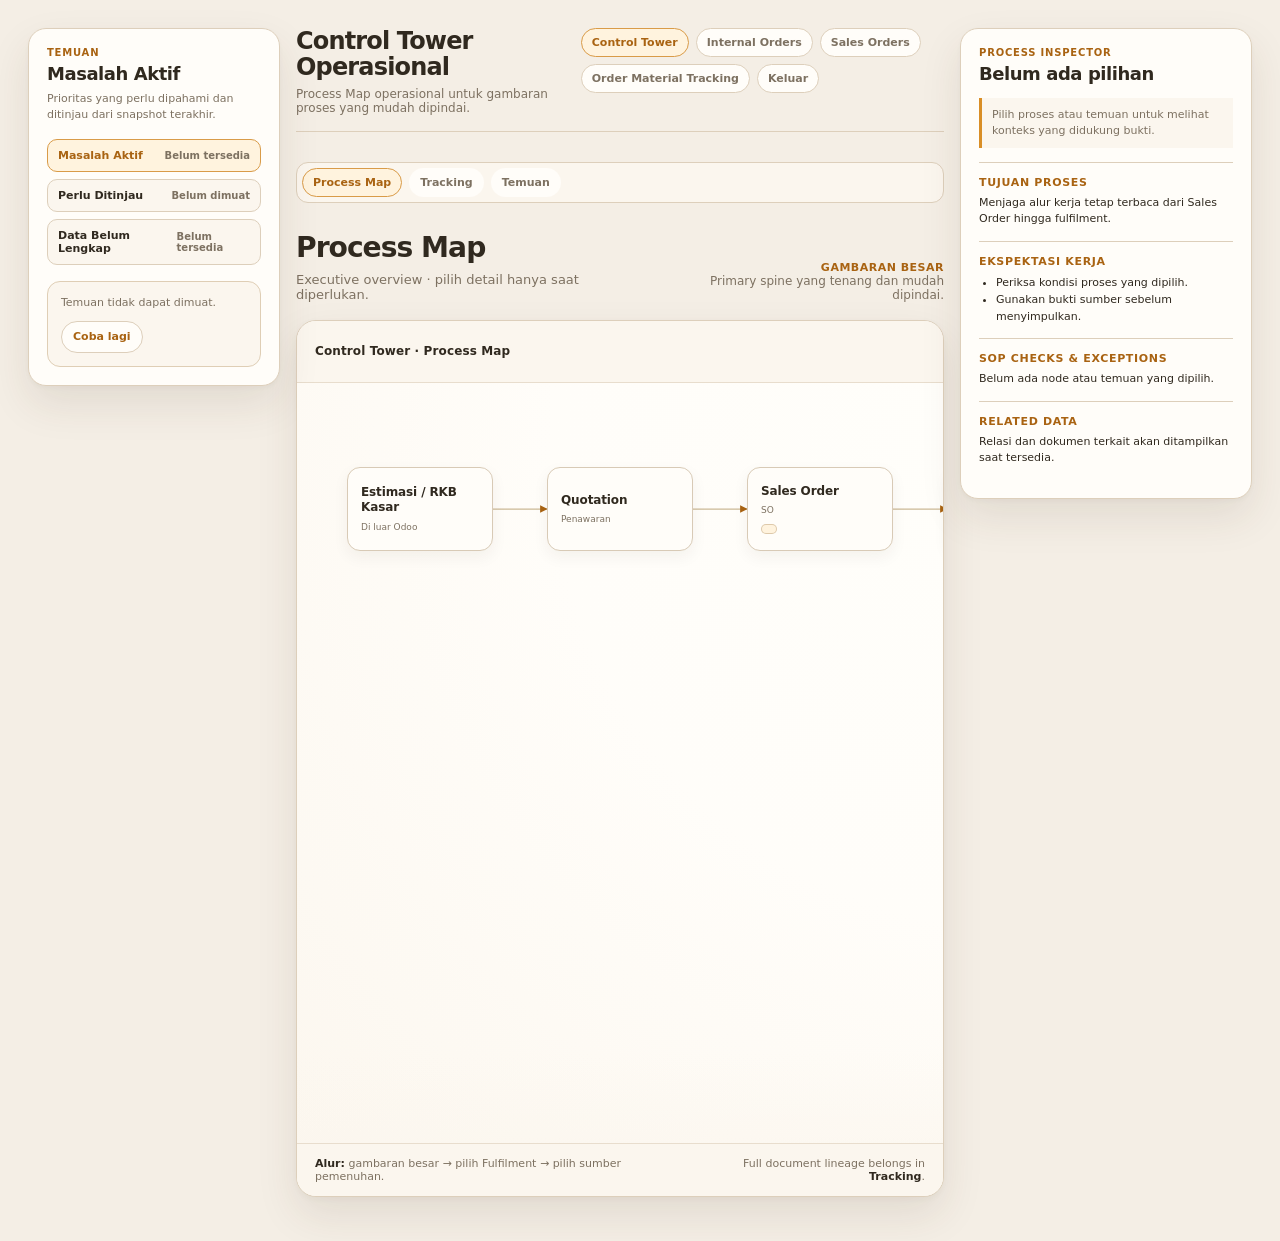
==== src/static/dashboard/control-tower.html @ ab7e2852 "feat: integrate Sales Order findings into Control Tower" ====
<!doctype html>
<html lang="id">
<head>
<meta charset="utf-8">
<meta name="viewport" content="width=device-width, initial-scale=1">
<link rel="stylesheet" href="/static/control-tower/control-tower.css?v=20260722-v03-final">
<title>Control Tower Operasional - Process Map</title>
<style>
  :root {
    --page: #f4eee5;
    --surface: #fffdf9;
    --surface-soft: #fbf6ee;
    --ink: #30291f;
    --muted: #7d7161;
    --line: #cbb895;
    --line-soft: #d8c9b2;
    --amber: #d98e26;
    --amber-dark: #a96312;
    --amber-pale: #fff3de;
    --border: #ddcfbb;
    --shadow: 0 18px 42px rgba(67, 48, 27, .10), 0 2px 6px rgba(67, 48, 27, .04);
  }

  * { box-sizing: border-box; }
  body { margin: 0; background: var(--page); color: var(--ink); font-family: Inter, ui-sans-serif, system-ui, -apple-system, BlinkMacSystemFont, "Segoe UI", sans-serif; }
  button { font: inherit; }

  .app { max-width: 1600px; min-height: 100vh; margin: 0 auto; padding: 28px; }
  .page-head { display: flex; align-items: end; justify-content: space-between; gap: 24px; margin: 0 0 18px; }
  h1 { margin: 0; font-size: clamp(26px, 2.2vw, 32px); line-height: 1.1; letter-spacing: -.035em; }
  .subhead { margin: 8px 0 0; font-size: 13px; color: var(--muted); }
  .state-text { color: var(--muted); font-size: 12px; text-align: right; }
  .state-text strong { display: block; color: var(--amber-dark); font-size: 11px; letter-spacing: .045em; text-transform: uppercase; }

  .shell { overflow: hidden; border: 1px solid var(--border); border-radius: 20px; background: var(--surface); box-shadow: var(--shadow); }
  .toolbar { display: flex; align-items: center; justify-content: space-between; gap: 20px; min-height: 62px; padding: 12px 18px; border-bottom: 1px solid #e8ddcd; background: var(--surface-soft); }
  .toolbar-title { font-size: 12px; font-weight: 750; letter-spacing: .01em; }
  .states { display: flex; flex-wrap: wrap; justify-content: end; gap: 7px; }
  .state-control { appearance: none; cursor: pointer; border: 1px solid transparent; border-radius: 999px; padding: 7px 11px; color: #6f6252; background: transparent; font-size: 11px; font-weight: 650; transition: background .18s ease, color .18s ease, border-color .18s ease; }
  .state-control:hover { border-color: #d9be94; background: #fffaf2; }
  .state-control[aria-pressed="true"] { border-color: #d99b48; color: #7f470c; background: var(--amber-pale); }

  .map-scroll { overflow-x: auto; overscroll-behavior-inline: contain; }
  .map-scroll:focus-visible { outline: 2px solid var(--amber); outline-offset: -2px; }
  .canvas { position: relative; width: 1420px; height: 760px; overflow: hidden; background: radial-gradient(circle at 51% 10%, #fffefa 0, #fffdf9 47%, #fcf7ef 100%); }
  .canvas::after { content: ""; position: absolute; right: 0; bottom: 0; left: 0; height: 90px; pointer-events: none; background: linear-gradient(to bottom, transparent, rgba(251, 246, 238, .55)); }
  svg { position: absolute; inset: 0; width: 100%; height: 100%; overflow: visible; pointer-events: none; z-index: 1; }
  .route { fill: none; stroke: var(--line); stroke-width: 1.25; vector-effect: non-scaling-stroke; }
  .route.support { stroke: #c7ad81; stroke-width: 1; stroke-dasharray: 3 5; }
  .route.focus { stroke: var(--amber); stroke-width: 1.8; }
  .motion { fill: none; stroke: #efb25b; stroke-width: 2.1; stroke-linecap: round; stroke-dasharray: 2 10; animation: journey 2.4s linear infinite; vector-effect: non-scaling-stroke; will-change: stroke-dashoffset; }
  @keyframes journey { to { stroke-dashoffset: -24; } }
  @media (prefers-reduced-motion: reduce) { .motion { animation: none; } .node, .choice { transition: none !important; } }

  .node, .choice { position: absolute; z-index: 2; width: 146px; min-height: 84px; border: 1px solid #d8cab6; border-radius: 13px; background: var(--surface); box-shadow: 0 6px 16px rgba(54, 42, 25, .055); }
  .node { appearance: none; color: inherit; font: inherit; text-align: left; cursor: pointer; display: flex; flex-direction: column; justify-content: center; padding: 13px; transition: opacity .2s ease, border-color .2s ease, box-shadow .2s ease, transform .2s ease; }
  .node:focus-visible { outline: 3px solid var(--amber); outline-offset: 3px; }
  .node strong, .choice strong { display: block; font-size: 12px; line-height: 1.28; letter-spacing: -.01em; }
  .node small, .choice small { display: block; margin-top: 5px; color: var(--muted); font-size: 9px; line-height: 1.35; }
  .node.fulfilment { border-color: #c97819; color: #2e1f0e; background: linear-gradient(150deg, #efbb68, #d98e26); }
  .node.fulfilment small { color: rgba(46, 31, 14, .72); }
  .node.active { border-color: var(--amber); box-shadow: 0 0 0 4px rgba(217, 142, 38, .13), 0 7px 18px rgba(128, 76, 18, .10); }
  .node.dim { opacity: .30; }
  .node[data-key="estimate"] { left: 50px; top: 84px; }
  .node[data-key="quotation"] { left: 250px; top: 84px; }
  .node[data-key="sales-order"] { left: 450px; top: 84px; }
  .node[data-key="fulfilment"] { left: 650px; top: 84px; }
  .node[data-key="delivery"] { left: 850px; top: 84px; }
  .node[data-key="invoice"] { left: 1050px; top: 84px; }
  .node[data-key="payment"] { left: 1250px; top: 84px; }

  .branch-zone { position: absolute; z-index: 2; opacity: 0; pointer-events: none; transform: translateY(-6px); transition: opacity .2s ease, transform .2s ease; }
  .canvas.is-expanded .fulfilment-zone,
  .canvas.is-focused .fulfilment-zone,
  .canvas.is-stock-focused .fulfilment-zone,
  .canvas.is-expanded .material-zone,
  .canvas.is-focused .material-zone,
  .canvas.is-focused .production-zone,
  .canvas.is-stock-focused .stock-journey-zone,
  .canvas.is-stock-focused .production-zone { opacity: 1; pointer-events: auto; transform: translateY(0); }
  .fulfilment-zone { left: 544px; top: 262px; width: 440px; padding: 14px; border: 1px dashed #cfb78d; border-radius: 16px; background: rgba(255, 253, 249, .86); }
  .zone-label { display: flex; align-items: baseline; justify-content: space-between; gap: 12px; margin: 0 1px 11px; }
  .zone-label h2 { margin: 0; font-size: 12px; letter-spacing: -.01em; }
  .zone-label span { color: var(--amber-dark); font-size: 8px; font-weight: 800; letter-spacing: .07em; text-transform: uppercase; }
  .choices { display: grid; grid-template-columns: 1fr 1fr; gap: 10px; }
  .choice { position: static; width: auto; min-height: 88px; padding: 12px; text-align: left; cursor: pointer; transition: border-color .18s ease, box-shadow .18s ease, background .18s ease; }
  .choice:hover, .choice:focus-visible { border-color: var(--amber); background: #fffaf1; outline: none; }
  .choice.active { border-color: var(--amber); background: var(--amber-pale); box-shadow: 0 0 0 3px rgba(217, 142, 38, .10); }

  .material-zone { left: 264px; top: 456px; width: 742px; padding: 14px 15px 15px; border: 1px solid #dfceb5; border-radius: 16px; background: rgba(251, 246, 237, .92); }
  .material-flow { display: grid; grid-template-columns: repeat(5, 1fr); gap: 10px; }
  .material-step { position: relative; min-height: 55px; padding: 10px; border: 1px solid #d9cbb8; border-radius: 10px; background: var(--surface); }
  .material-step strong { display: block; font-size: 9px; line-height: 1.25; }
  .material-step small { display: block; margin-top: 3px; color: var(--muted); font-size: 7.5px; }
  .stock-journey-zone { left: 450px; top: 456px; width: 260px; padding: 14px 15px 15px; border: 1px solid #dfceb5; border-radius: 16px; background: rgba(251, 246, 237, .94); }
  .stock-flow { display: grid; grid-template-columns: 1fr; }
  .stock-step { min-height: 58px; padding: 11px; border: 1px solid #d9cbb8; border-radius: 10px; background: var(--surface); }
  .stock-step strong { display: block; font-size: 9px; line-height: 1.25; }
  .stock-step small { display: block; margin-top: 4px; color: var(--muted); font-size: 7.5px; line-height: 1.3; }
  .production-zone { left: 378px; top: 604px; width: 628px; padding: 14px 15px 15px; border: 1px solid #d6bc93; border-radius: 16px; background: rgba(255, 250, 241, .96); }
  .canvas.is-stock-focused .production-zone { top: 590px; }
  .production-flow { display: grid; grid-template-columns: repeat(3, 1fr); gap: 28px; }
  .production-step { min-height: 58px; padding: 11px; border: 1px solid #d9cbb8; border-radius: 10px; background: var(--surface); }
  .production-step strong { display: block; font-size: 9px; line-height: 1.25; }
  .production-step small { display: block; margin-top: 4px; color: var(--muted); font-size: 7.5px; line-height: 1.3; }
  .focus-note { position: absolute; z-index: 3; left: 1040px; top: 280px; width: 276px; padding: 15px 16px; border: 1px solid #e1cfb4; border-radius: 14px; background: rgba(255, 250, 241, .94); color: var(--muted); opacity: 0; transform: translateY(-5px); transition: opacity .2s ease, transform .2s ease; box-shadow: 0 8px 22px rgba(67, 48, 27, .05); }
  .focus-note::before { content: ""; position: absolute; top: 16px; left: -6px; width: 1px; height: 34px; background: var(--amber); }
  .focus-note strong { display: block; color: var(--ink); font-size: 11px; }
  .focus-note span { display: block; margin-top: 5px; font-size: 9px; line-height: 1.45; }
  .canvas.is-focused .focus-note { opacity: 1; transform: none; }

  .review-bar { display: flex; align-items: center; justify-content: space-between; gap: 20px; padding: 13px 18px; border-top: 1px solid #e8ddcd; background: var(--surface-soft); color: var(--muted); font-size: 11px; }
  .review-bar strong { color: var(--ink); }
  .tracking-note { text-align: right; }
  @media (max-width: 700px) { .app { padding: 16px; } .page-head, .toolbar, .review-bar { align-items: flex-start; flex-direction: column; } .state-text, .tracking-note { text-align: left; } .states { justify-content: flex-start; } }
  .map-scroll { position: relative; } .map-scroll::after { content: "Geser untuk melihat alur →"; display: none; position: absolute; right: 12px; top: 50%; z-index: 5; padding: 7px 10px; border: 1px solid #d9be94; border-radius: 999px; background: rgba(255, 253, 249, .94); color: var(--amber-dark); font-size: 10px; font-weight: 700; box-shadow: 0 5px 14px rgba(67, 48, 27, .08); pointer-events: none; } @media (max-width: 1100px) { .map-scroll.has-overflow::after { display: block; } } .route.reference { stroke: #bca27a; stroke-dasharray: 2 4; } .back-control[hidden] { display: none; } .control-tower-header { display:flex; align-items:flex-start; justify-content:space-between; gap:18px; margin:0 0 14px; padding-bottom:16px; border-bottom:1px solid var(--border); } .control-tower-header h1 { margin:0; font-size:24px; } .control-tower-header p { margin:6px 0 0; color:var(--muted); font-size:12px; } .header-actions, .view-navigation { display:flex; align-items:center; gap:7px; flex-wrap:wrap; } .header-actions a, .view-navigation a { border:1px solid var(--border); border-radius:999px; padding:7px 10px; color:var(--muted); background:var(--surface); font-size:11px; font-weight:700; text-decoration:none; } .header-actions a[aria-current="page"], .view-navigation a[aria-current="page"] { border-color:#d99b48; color:var(--amber-dark); background:var(--amber-pale); } .view-navigation { margin:0 0 14px; padding:5px; border:1px solid var(--border); border-radius:12px; background:var(--surface-soft); } .view-navigation a { border-color:transparent; } .skip-link { position:absolute; left:-9999px; } .skip-link:focus { left:12px; top:12px; z-index:20; padding:8px; background:var(--surface); }   .map-viewport { position: relative; }
  .map-scroll::after { content: none !important; display: none !important; }
  .scroll-cue { display: none; position: absolute; right: 12px; top: 50%; z-index: 5; padding: 7px 10px; border: 1px solid #d9be94; border-radius: 999px; background: rgba(255, 253, 249, .94); color: var(--amber-dark); font-size: 10px; font-weight: 700; box-shadow: 0 5px 14px rgba(67, 48, 27, .08); pointer-events: none; transform: translateY(-50%); }
  @media (max-width: 1200px) { .map-viewport.has-overflow:not(.has-scrolled) .scroll-cue { display: block; } }

  .temuan-view { padding: 22px; border: 1px solid var(--border); border-radius: 18px; background: var(--surface); box-shadow: var(--shadow); }
  .temuan-head h1 { margin: 0; font-size: 24px; }
  .temuan-head p { margin: 7px 0 0; color: var(--muted); font-size: 12px; }
  .temuan-status { margin: 18px 0 0; color: var(--muted); font-size: 12px; }
  .finding-list { display: grid; gap: 12px; margin-top: 18px; }
  .finding-card { padding: 16px; border: 1px solid var(--border); border-radius: 14px; background: var(--surface-soft); }
  .finding-category { color: var(--amber-dark); font-size: 10px; font-weight: 800; letter-spacing: .06em; text-transform: uppercase; }
  .finding-card h2 { margin: 7px 0 0; font-size: 15px; }
  .finding-summary { margin: 7px 0 14px; color: var(--muted); font-size: 12px; line-height: 1.45; }
  .finding-card dl { display: grid; grid-template-columns: max-content 1fr; gap: 6px 12px; margin: 0; font-size: 11px; }
  .finding-card dt { color: var(--muted); }
  .finding-card dd { margin: 0; }
  .finding-card a { color: var(--amber-dark); font-weight: 750; }
  .finding-retry { margin-top: 12px; border: 1px solid var(--border); border-radius: 999px; padding: 7px 11px; color: var(--amber-dark); background: var(--surface); font: inherit; font-size: 11px; font-weight: 700; cursor: pointer; }
  .finding-retry:focus-visible, .finding-card a:focus-visible { outline: 3px solid var(--amber); outline-offset: 3px; }
  /* Phase A integrated three-panel shell: canonical Warm Amber direction, current Process Map remains the center source. */
  .integrated-three-panel { max-width: 1680px; display: grid; grid-template-columns: 252px minmax(0, 1fr) 292px; gap: 16px; align-items: start; }
  .integrated-three-panel > .control-tower-header,
  .integrated-three-panel > .view-navigation,
  .integrated-three-panel > #overviewView,
  .integrated-three-panel > #temuanView { grid-column: 2; }
  .integrated-three-panel > .temuan-panel { grid-column: 1; grid-row: 1 / span 4; }
  .integrated-three-panel > .inspector-panel { grid-column: 3; grid-row: 1 / span 4; }
  .temuan-panel, .inspector-panel { position: sticky; top: 18px; padding: 18px; border: 1px solid var(--border); border-radius: 18px; background: var(--surface); box-shadow: var(--shadow); }
  .integrated-eyebrow { margin: 0 0 5px; color: var(--amber-dark); font-size: 10px; font-weight: 800; letter-spacing: .08em; text-transform: uppercase; }
  .temuan-panel h2, .inspector-panel h2 { margin: 0; font-size: 18px; letter-spacing: -.025em; }
  .panel-caption { margin: 7px 0 16px; color: var(--muted); font-size: 11px; line-height: 1.45; }
  .finding-categories { display: grid; gap: 7px; margin-bottom: 16px; }
  .finding-category-row { display: flex; align-items: center; justify-content: space-between; gap: 8px; padding: 9px 10px; border: 1px solid var(--border); border-radius: 10px; color: var(--text-soft); background: var(--surface-soft); font-size: 11px; font-weight: 700; }
  .finding-category-row strong { color: var(--muted); font-size: 10px; }
  .finding-category-row.is-active { border-color: #d99b48; color: var(--amber-dark); background: var(--amber-pale); }
  .integrated-finding-card { padding: 13px; border: 1px solid #dfceb5; border-radius: 13px; background: var(--surface-soft); }
  .integrated-finding-card .status-badge { display: inline-flex; padding: 4px 7px; border-radius: 999px; color: var(--amber-dark); background: var(--amber-pale); font-size: 9px; font-weight: 800; letter-spacing: .04em; text-transform: uppercase; }
  .integrated-finding-card h3 { margin: 9px 0 0; font-size: 13px; }
  .integrated-finding-card p { margin: 7px 0 12px; color: var(--muted); font-size: 11px; line-height: 1.45; }
  .integrated-finding-card a { color: var(--amber-dark); font-size: 11px; font-weight: 800; }
  .inspector-panel { min-height: 430px; }
  .inspector-state { margin: 14px 0; padding: 9px 10px; border-left: 3px solid var(--amber); color: var(--muted); background: var(--surface-soft); font-size: 11px; line-height: 1.45; }
  .inspector-section { padding: 13px 0; border-top: 1px solid var(--border); }
  .inspector-section h3 { margin: 0 0 6px; font-size: 11px; color: var(--amber-dark); text-transform: uppercase; letter-spacing: .06em; }
  .inspector-section p { margin: 0; color: var(--text-soft); font-size: 11px; line-height: 1.5; }
  .inspector-section ul { margin: 0; padding-left: 17px; color: var(--text-soft); font-size: 11px; line-height: 1.55; }
  .integrated-three-panel .node[role="button"] { cursor: pointer; }
  .integrated-three-panel .node[role="button"]:focus-visible { outline: 3px solid var(--amber); outline-offset: 3px; }
  .integrated-finding-list { display: grid; gap: 10px; }
  .integrated-finding-card--loading, .integrated-finding-card--empty, .integrated-finding-card--error { color: var(--muted); font-size: 11px; line-height: 1.45; }
  .integrated-finding-card[data-finding-id] { cursor: pointer; }
  .integrated-finding-card[data-finding-id]:hover, .integrated-finding-card[data-finding-id]:focus-visible, .integrated-finding-card.is-selected { border-color: var(--amber); background: var(--amber-pale); outline: none; }
  .integrated-finding-card .finding-document { display: inline-block; margin-top: 8px; color: var(--amber-dark); font-size: 11px; font-weight: 800; }
  .integrated-finding-card .finding-retry { margin-top: 10px; }
  .sales-order-finding-badge { display: block; width: max-content; max-width: 100%; margin-top: 7px; padding: 4px 7px; border: 1px solid rgba(125, 75, 14, .25); border-radius: 999px; color: #7f470c; background: #fff3de; font-size: 8px; font-weight: 800; line-height: 1; }  @media (max-width: 1200px) {
    .integrated-three-panel { grid-template-columns: minmax(0, 1fr); }
    .integrated-three-panel > .temuan-panel,
    .integrated-three-panel > .control-tower-header,
    .integrated-three-panel > .view-navigation,
    .integrated-three-panel > #overviewView,
    .integrated-three-panel > #temuanView,
    .integrated-three-panel > .inspector-panel { grid-column: 1; grid-row: auto; }
    .temuan-panel, .inspector-panel { position: static; }
  }
</style>
</head>
<body>
<a class="skip-link" href="#controlTowerContent">Lewati ke konten utama</a><main class="app control-tower-dashboard integrated-three-panel" id="controlTowerContent" tabindex="-1">
<aside class="temuan-panel" aria-labelledby="integratedTemuanHeading">
  <p class="integrated-eyebrow">Temuan</p>
  <h2 id="integratedTemuanHeading">Masalah Aktif</h2>
  <p class="panel-caption">Prioritas yang perlu dipahami dan ditinjau dari snapshot terakhir.</p>
  <div class="finding-categories" aria-label="Kategori temuan">
    <div class="finding-category-row is-active" id="activeFindingCategory"><span>Masalah Aktif</span><strong>Memuat...</strong></div>
    <div class="finding-category-row"><span>Perlu Ditinjau</span><strong>Belum dimuat</strong></div>
    <div class="finding-category-row" id="incompleteFindingCategory"><span>Data Belum Lengkap</span><strong>Memuat...</strong></div>
  </div>
  <div id="integratedFindingList" class="integrated-finding-list" aria-live="polite">
    <div class="integrated-finding-card integrated-finding-card--loading" aria-label="Ringkasan temuan">Memuat temuan...</div>
  </div>
</aside><header class="control-tower-header"><div><h1>Control Tower Operasional</h1><p>Process Map operasional untuk gambaran proses yang mudah dipindai.</p></div><div class="header-actions" aria-label="Navigasi dashboard"><a href="/dashboard/control-tower" aria-current="page">Control Tower</a><a href="/dashboard/internal-orders">Internal Orders</a><a href="/dashboard/sales-orders">Sales Orders</a><a href="/dashboard/internal-order-rekap">Order Material Tracking</a><a href="/logout">Keluar</a></div></header><nav class="view-navigation" aria-label="Bagian Control Tower"><a href="?view=overview">Process Map</a><a href="?view=tracking">Tracking</a><a href="?view=temuan">Temuan</a></nav>
<div id="overviewView">
  <header class="page-head">
    <div>
      <h1>Process Map</h1>
      <p class="subhead">Executive overview · pilih detail hanya saat diperlukan.</p>
    </div>
    <div class="state-text"><strong id="state-name">Gambaran besar</strong><span id="state-description">Primary spine yang tenang dan mudah dipindai.</span></div>
  </header>

  <section class="shell" aria-label="Control Tower Process Map prototype">
    <div class="toolbar">
  <div class="toolbar-title">Control Tower · Process Map</div>
  <button class="state-control back-control" id="overview-control" type="button" hidden>Kembali ke gambaran besar</button>
</div>
<div class="map-viewport">
    <div class="map-scroll" tabindex="0" aria-label="Scrollable process map canvas">
      <div class="canvas" id="canvas">
        <svg id="routes" aria-hidden="true">
          <defs><marker id="arrow" markerWidth="6" markerHeight="6" refX="5.5" refY="3" orient="auto"><path d="M0,0 L6,3 L0,6 Z" fill="#a96312" /></marker></defs>
        </svg>

        <article class="node" data-key="estimate"><strong>Estimasi / RKB Kasar</strong><small>Di luar Odoo</small></article>
        <article class="node" data-key="quotation"><strong>Quotation</strong><small>Penawaran</small></article>
        <article class="node" data-key="sales-order" role="button" tabindex="0" aria-label="Sales Order"><strong>Sales Order</strong><small>SO</small><span class="sales-order-finding-badge" id="salesOrderFindingBadge" hidden></span></article>
        <button class="node fulfilment" data-key="fulfilment" type="button" aria-expanded="false" aria-controls="fulfilment-choices" aria-label="Tampilkan pilihan Fulfilment"><strong>Fulfilment</strong><small>MO atau From Stock / IO</small></button>
        <article class="node" data-key="delivery"><strong>Delivery</strong><small>DO</small></article>
        <article class="node" data-key="invoice"><strong>Invoice</strong><small>INV</small></article>
        <article class="node" data-key="payment"><strong>Payment</strong><small>Traceability-only</small></article>

        <section class="branch-zone fulfilment-zone" aria-label="Fulfilment sources">
          <div class="zone-label"><h2>Sumber pemenuhan</h2><span>dua pilihan</span></div>
          <div class="choices" id="fulfilment-choices">
            <button class="choice" data-choice="manufacturing"><strong>Manufacturing Order</strong><small>Produksi dimulai setelah SO aktif</small></button>
            <button class="choice" data-choice="stock"><strong>From Stock / Internal Order</strong><small>Barang tersedia; Internal Order opsional untuk produksi lebih awal</small></button>
          </div>
        </section>

        <section class="branch-zone material-zone" aria-label="Kebutuhan Material supporting flow">
          <div class="zone-label"><h2>Kebutuhan Material</h2><span>turunan dari Sales Order</span></div>
          <div class="material-flow">
            <div class="material-step"><strong>RKB Pekerjaan</strong><small>Kebutuhan item</small></div>
            <div class="material-step"><strong>Cek Stock</strong><small>Cukup / shortage</small></div>
            <div class="material-step"><strong>ROP</strong><small>Permintaan pengadaan</small></div>
            <div class="material-step"><strong>Purchase Order</strong><small>Pengadaan material</small></div>
            <div class="material-step"><strong>Receipt &amp; QC</strong><small>Material diterima</small></div>
          </div>
        </section>
        <section class="branch-zone stock-journey-zone" aria-label="Optional Internal Order production path">
          <div class="zone-label"><h2>Internal Order</h2><span>opsional sebelum SO</span></div>
          <div class="stock-flow">
            <div class="stock-step"><strong>Internal Order</strong><small>Opsional untuk produksi lebih awal; bukan syarat From Stock</small></div>
          </div>
        </section>
        <section class="branch-zone production-zone" aria-label="Production process">
          <div class="zone-label"><h2>Proses Produksi</h2><span>material menjadi finished goods</span></div>
          <div class="production-flow">
            <div class="production-step"><strong>Stock Material</strong><small>Material tersedia untuk produksi</small></div>
            <div class="production-step"><strong>Manufacture</strong><small>Proses produksi</small></div>
            <div class="production-step"><strong>Finished Goods</strong><small>Barang jadi siap fulfilment</small></div>
          </div>
        </section>
        <aside class="focus-note"><strong id="focus-note-title">Manufacturing Order journey</strong><span id="focus-note-copy">Hanya jalur ini yang dianimasikan. Dokumen lengkap dan hubungan detail tetap berada di Tracking.</span></aside>
      </div>
    </div>
    <div class="scroll-cue" aria-hidden="true">Geser untuk melihat alur -&gt;</div>
    </div>
    <footer class="review-bar"><span><strong>Alur:</strong> gambaran besar → pilih Fulfilment → pilih sumber pemenuhan.</span><span class="tracking-note">Full document lineage belongs in <strong>Tracking</strong>.</span></footer>
  </section>
</div>

  <section class="temuan-view" id="temuanView" aria-labelledby="temuanHeading" hidden>
    <div class="temuan-head">
      <h1 id="temuanHeading">Temuan</h1>
      <p>Temuan aktif berbasis bukti langsung dari snapshot Odoo terakhir yang selesai.</p>
    </div>
    <div class="temuan-status" id="temuanStatus" role="status" aria-live="polite">Memuat Temuan...</div>
    <div class="finding-list" id="findingList"></div>
  </section>
<aside class="inspector-panel" aria-labelledby="inspectorHeading">
  <p class="integrated-eyebrow">Process Inspector</p>
  <h2 id="inspectorHeading">Belum ada pilihan</h2>
  <div class="inspector-state" id="inspectorState">Pilih proses atau temuan untuk melihat konteks yang didukung bukti.</div>
  <section class="inspector-section"><h3>Tujuan proses</h3><p id="inspectorPurpose">Menjaga alur kerja tetap terbaca dari Sales Order hingga fulfilment.</p></section>
  <section class="inspector-section"><h3>Ekspektasi kerja</h3><ul id="inspectorExpected"><li>Periksa kondisi proses yang dipilih.</li><li>Gunakan bukti sumber sebelum menyimpulkan.</li></ul></section>
  <section class="inspector-section"><h3>SOP checks &amp; exceptions</h3><p id="inspectorChecks">Belum ada node atau temuan yang dipilih.</p></section>
  <section class="inspector-section"><h3>Related data</h3><p id="inspectorRelated">Relasi dan dokumen terkait akan ditampilkan saat tersedia.</p></section>
</aside>
</main>

<script>
  const canvas = document.querySelector('#canvas');
  const svg = document.querySelector('#routes');
  const nodes = [...document.querySelectorAll('.node')];
  const inspectorHeading = document.querySelector('#inspectorHeading');
  const inspectorState = document.querySelector('#inspectorState');
  const inspectorPurpose = document.querySelector('#inspectorPurpose');
  const inspectorChecks = document.querySelector('#inspectorChecks');
  const inspectorRelated = document.querySelector('#inspectorRelated');
  const choices = [...document.querySelectorAll('.choice')];
  const stateName = document.querySelector('#state-name');
  const stateDescription = document.querySelector('#state-description');
  const overviewControl = document.querySelector('#overview-control');
  const mapScroll = document.querySelector('.map-scroll');
  const mapViewport = document.querySelector('.map-viewport');
  const fulfilmentControl = document.querySelector('[data-key="fulfilment"]');
  const focusNoteTitle = document.querySelector('#focus-note-title');
  const focusNoteCopy = document.querySelector('#focus-note-copy');
  const overviewView = document.querySelector('#overviewView');
  const temuanView = document.querySelector('#temuanView');
  const temuanStatus = document.querySelector('#temuanStatus');
  const findingList = document.querySelector('#findingList');
  const viewNavigationLinks = [...document.querySelectorAll('.view-navigation a')];  const integratedFindingList = document.querySelector('#integratedFindingList');
  const activeFindingCategory = document.querySelector('#activeFindingCategory strong');
  const incompleteFindingCategory = document.querySelector('#incompleteFindingCategory strong');
  const findingBadge = document.querySelector('#salesOrderFindingBadge');
  const findingFilters = Object.freeze({ affected_model: 'sale.order', category: 'DATA_BELUM_LENGKAP', rule_code: 'DH2-SALES-001' });
  let currentFindings = [];
  let selectedFindingId = new URLSearchParams(window.location.search).get('selected_finding');
  let currentState = 'overview';

  const copy = {
    overview: ['Gambaran besar', 'Primary spine yang tenang dan mudah dipindai.'],
    expanded: ['Fulfilment expanded', 'Dua sumber fulfilment dan supporting flow material.'],
    focused: ['Jalur fokus: Manufacturing Order', 'SO menurunkan kebutuhan material hingga menjadi Finished Goods.'],
    'stock-focused': ['Jalur fokus: From Stock / Internal Order', 'From Stock memenuhi secara langsung; Internal Order hanya opsi produksi sebelum SO.']
  };

  function escapeHtml(value) {
    return String(value ?? '')
      .replaceAll('&', '&amp;')
      .replaceAll('<', '&lt;')
      .replaceAll('>', '&gt;')
      .replaceAll('"', '&quot;')
      .replaceAll("'", '&#39;');
  }
  function findingTime(value) {
    if (!value) return '-';
    const parsed = new Date(value);
    return Number.isNaN(parsed.getTime()) ? '-' : parsed.toLocaleString('id-ID');
  }
  function findingQuery() {
    const query = new URLSearchParams({ ...findingFilters, limit: '200', offset: '0' });
    return query.toString();
  }
  function returnContextUrl() {
    return `${window.location.pathname}${window.location.search}`;
  }
  function exactFindingDestination(finding) {
    if (!finding.destination_url) return '';
    const url = new URL(finding.destination_url, window.location.origin);
    url.searchParams.set('return_to', returnContextUrl());
    return `${url.pathname}${url.search}`;
  }
  function evidenceText(value) {
    return value === null || value === undefined || value === '' ? 'Belum tersedia' : String(value);
  }
  function selectFinding(finding, updateUrl = true) {
    if (!finding) return;
    selectedFindingId = finding.finding_id;
    document.querySelectorAll('[data-finding-id]').forEach(card => card.classList.toggle('is-selected', card.dataset.findingId === selectedFindingId));
    document.querySelector('[data-key="sales-order"]')?.classList.add('active');
    const evidence = finding.evidence_payload || {};
    const missing = Array.isArray(evidence.missing_fields) && evidence.missing_fields.length ? evidence.missing_fields.join(', ') : 'Tidak ada field yang ditandai hilang.';
    const actualEvidence = `Customer Reference: ${evidence.client_order_ref || 'Belum tersedia'}; Customer PO Date: ${evidence.customer_po_date || 'Belum tersedia'}; State: ${evidence.state || 'Belum tersedia'}; Date Order: ${evidence.date_order || 'Belum tersedia'}`;
    inspectorHeading.textContent = finding.title || 'Data Sales Order belum lengkap';
    inspectorState.textContent = `${finding.category || 'Kategori tidak tersedia'} · ${finding.current_status || 'Status tidak tersedia'}`;
    inspectorPurpose.textContent = 'Memastikan data Sales Order yang diperlukan tersedia sebelum proses berlanjut.';
    document.querySelector('#inspectorExpected').innerHTML = '<li>Customer Reference tersedia.</li><li>Customer PO Date tersedia.</li>';
    inspectorChecks.textContent = `${finding.rule_code || 'Rule tidak tersedia'} · Field yang perlu diperiksa: ${missing}. Actual evidence: ${actualEvidence}`;
    if (updateUrl) {
      const url = new URL(window.location.href);
      url.searchParams.set('selected_finding', finding.finding_id);
      url.searchParams.set('selected_process', 'sales-order');
      history.replaceState({}, '', url);
    }
    const destination = exactFindingDestination(finding);
    const selectedCardLink = document.querySelector(`[data-finding-id="${CSS.escape(finding.finding_id)}"] a`);
    if (selectedCardLink && destination) selectedCardLink.href = destination;
    inspectorRelated.innerHTML = destination
      ? `Sales Order <a href="${escapeHtml(destination)}">${escapeHtml(finding.native_document_reference || finding.affected_document_id)}</a><br>Detected: ${escapeHtml(findingTime(finding.first_detected_time))}`
      : 'Exact Sales Order destination tidak tersedia.';
  }
  function renderIntegratedFindings(rows, state = 'ready') {
    if (state === 'loading') {
      activeFindingCategory.textContent = 'Memuat...';
      incompleteFindingCategory.textContent = 'Memuat...';
      findingBadge.hidden = true;
      integratedFindingList.innerHTML = '<div class="integrated-finding-card integrated-finding-card--loading">Memuat temuan...</div>';
      return;
    }
    if (state === 'error') {
      activeFindingCategory.textContent = 'Belum tersedia';
      incompleteFindingCategory.textContent = 'Belum tersedia';
      findingBadge.hidden = true;
      integratedFindingList.innerHTML = '<div class="integrated-finding-card integrated-finding-card--error">Temuan tidak dapat dimuat. <button class="finding-retry" id="integratedFindingRetry" type="button">Coba lagi</button></div>';
      document.querySelector('#integratedFindingRetry').addEventListener('click', loadFindings);
      return;
    }
    const total = rows.length;
    activeFindingCategory.textContent = 'Belum tersedia';
    incompleteFindingCategory.textContent = String(total);
    findingBadge.hidden = total === 0;
    findingBadge.textContent = total ? `Data Belum Lengkap · ${total}` : '';
    if (!total) {
      integratedFindingList.innerHTML = selectedFindingId
        ? '<div class="integrated-finding-card integrated-finding-card--empty">Temuan yang dipilih tidak ditemukan pada snapshot saat ini.</div>'
        : '<div class="integrated-finding-card integrated-finding-card--empty">Tidak ada temuan Data Belum Lengkap pada snapshot saat ini.</div>';
      if (selectedFindingId) inspectorState.textContent = 'Temuan yang dipilih tidak ditemukan pada snapshot saat ini.';
      return;
    }
    integratedFindingList.innerHTML = rows.map(finding => `<article class="integrated-finding-card" data-finding-id="${escapeHtml(finding.finding_id)}" role="button" tabindex="0" aria-label="Pilih ${escapeHtml(finding.title || 'Temuan Sales Order')}">
      <span class="status-badge">${escapeHtml(finding.category || 'Kategori tidak tersedia')}</span>
      <h3>${escapeHtml(finding.title || 'Data Sales Order belum lengkap')}</h3>
      <p>${escapeHtml(finding.summary || 'Ringkasan temuan belum tersedia.')}</p>
      ${finding.destination_url ? `<a class="finding-document" href="${escapeHtml(exactFindingDestination(finding))}">${escapeHtml(finding.native_document_reference || finding.affected_document_id)}</a>` : '<span class="finding-document">Exact document unavailable</span>'}
    </article>`).join('');
    document.querySelectorAll('[data-finding-id]').forEach(card => {
      const finding = rows.find(row => row.finding_id === card.dataset.findingId);
      card.addEventListener('click', event => { if (event.target.closest('a')) return; selectFinding(finding); });
      card.addEventListener('keydown', event => { if (event.key === 'Enter' || event.key === ' ') { event.preventDefault(); selectFinding(finding); } });
    });
    if (selectedFindingId) {
      const selected = rows.find(row => row.finding_id === selectedFindingId);
      if (selected) selectFinding(selected, false);
      else inspectorState.textContent = 'Temuan yang dipilih tidak ditemukan pada snapshot saat ini.';
    }
  }  function renderFindings(rows) {
    if (!rows.length) {
      findingList.innerHTML = '';
      temuanStatus.textContent = 'Tidak ada Temuan Data Belum Lengkap pada snapshot saat ini.';
      return;
    }
    temuanStatus.textContent = '';
    findingList.innerHTML = rows.map((finding) => [
      '<article class="finding-card">',
      '<div class="finding-category">Data Belum Lengkap</div>',
      '<h2>' + escapeHtml(finding.title) + '</h2>',
      '<p class="finding-summary">' + escapeHtml(finding.summary) + '</p>',
      '<dl>',
      '<dt>Sales Order</dt>',
      '<dd><a href="' + escapeHtml(finding.destination_url) + '">' + escapeHtml(finding.native_document_reference || finding.affected_document_id) + '</a></dd>',
      '<dt>Terdeteksi pertama</dt>',
      '<dd>' + escapeHtml(findingTime(finding.first_detected_time)) + '</dd>',
      '<dt>Terdeteksi terakhir</dt>',
      '<dd>' + escapeHtml(findingTime(finding.last_detected_time)) + '</dd>',
      '</dl>',
      '</article>'
    ].join('')).join('');
  }
  async function loadFindings() {
    renderIntegratedFindings([], 'loading');
    if (!temuanView.hidden) temuanStatus.textContent = 'Memuat Temuan...';
    try {
      const response = await fetch(`/api/control-tower/findings?${findingQuery()}`, { headers: { Accept: 'application/json' }, credentials: 'same-origin' });
      if (!response.ok) throw new Error('Request failed: ' + response.status);
      const payload = await response.json();
      currentFindings = payload.rows || [];
      renderIntegratedFindings(currentFindings);
      renderFindings(currentFindings);
    } catch (error) {
      currentFindings = [];
      renderIntegratedFindings([], 'error');
      temuanStatus.textContent = 'Temuan tidak dapat dimuat.';
      findingList.innerHTML = '<button class="finding-retry" type="button" id="temuanRetry">Coba lagi</button>';
      document.querySelector('#temuanRetry').addEventListener('click', loadFindings);
    }
  }
  function initializeView() {
    const isTemuan = new URLSearchParams(window.location.search).get('view') === 'temuan';
    overviewView.hidden = isTemuan;
    temuanView.hidden = !isTemuan;
    viewNavigationLinks.forEach((link) => {
      const active = (isTemuan && link.getAttribute('href') === '?view=temuan')
        || (!isTemuan && link.getAttribute('href') === '?view=overview');
      if (active) link.setAttribute('aria-current', 'page');
      else link.removeAttribute('aria-current');
    });
    loadFindings();
  }

  function rect(key) {
    const a = document.querySelector(`[data-key="${key}"]`).getBoundingClientRect();
    const b = canvas.getBoundingClientRect();
    return { left: a.left - b.left, right: a.right - b.left, top: a.top - b.top, bottom: a.bottom - b.top, cx: a.left - b.left + a.width / 2, cy: a.top - b.top + a.height / 2 };
  }
  function elementRect(element) {
    const a = element.getBoundingClientRect();
    const b = canvas.getBoundingClientRect();
    return { left: a.left - b.left, right: a.right - b.left, top: a.top - b.top, bottom: a.bottom - b.top, cx: a.left - b.left + a.width / 2, cy: a.top - b.top + a.height / 2 };
  }
  function route(d, className, arrow = true) {
    const path = document.createElementNS('http://www.w3.org/2000/svg', 'path');
    path.setAttribute('d', d); path.setAttribute('class', className);
    if (arrow) path.setAttribute('marker-end', 'url(#arrow)');
    svg.append(path);
  }
  function draw() {
    svg.querySelectorAll('path.route, path.motion').forEach(path => path.remove());
    const spine = ['estimate', 'quotation', 'sales-order', 'fulfilment', 'delivery', 'invoice', 'payment'];
    spine.slice(0, -1).forEach((key, index) => {
      const from = rect(key); const to = rect(spine[index + 1]);
      const d = `M ${from.right} ${from.cy} H ${to.left}`;
      const focusKeys = ['sales-order', 'fulfilment', 'delivery', 'invoice'];
      const isFocus = ['focused', 'stock-focused'].includes(currentState) && focusKeys.includes(key);
      route(d, `route${isFocus ? ' focus' : ''}`);
      if (isFocus) route(d, 'motion', false);
    });
    if (currentState !== 'overview') {
      const fulfilment = rect('fulfilment');
      choices.forEach(choice => {
        const source = elementRect(choice); const elbow = fulfilment.bottom + 28;
        const d = `M ${source.cx} ${source.top} V ${elbow} H ${fulfilment.cx} V ${fulfilment.bottom}`;
        const selected = (currentState === 'focused' && choice.dataset.choice === 'manufacturing') || (currentState === 'stock-focused' && choice.dataset.choice === 'stock');
        if (selected) route(d, 'motion', true); else route(d, 'route support');
      });
      const salesOrder = rect('sales-order');
      if (currentState !== 'stock-focused') {
        const materialSteps = [...document.querySelectorAll('.material-step')].map(elementRect);
        const materialClass = currentState === 'focused' ? 'motion' : 'route support';
        route(`M ${salesOrder.cx} ${salesOrder.bottom} V ${materialSteps[0].top}`, materialClass);
        materialSteps.slice(0, -1).forEach((from, index) => {
          const to = materialSteps[index + 1];
          route(`M ${from.right} ${from.cy} H ${to.left}`, materialClass);
        });
      } else {
        const stockChoice = elementRect(document.querySelector('[data-choice="stock"]'));
        const internalOrder = elementRect(document.querySelector('.stock-step'));
        const elbowY = internalOrder.top - 16;
        route(`M ${stockChoice.cx} ${stockChoice.bottom} V ${elbowY} H ${internalOrder.cx} V ${internalOrder.top}`, 'route reference', false);
      }
      if (currentState === 'focused' || currentState === 'stock-focused') {
        const productionSteps = [...document.querySelectorAll('.production-step')].map(elementRect);
        if (currentState === 'focused') {
          const materialSteps = [...document.querySelectorAll('.material-step')].map(elementRect);
          const from = materialSteps[materialSteps.length - 1];
          const elbow = productionSteps[0].top - 16;
          route(`M ${from.cx} ${from.bottom} V ${elbow} H ${productionSteps[0].cx} V ${productionSteps[0].top}`, 'motion');
        } else {
          const internalOrder = elementRect(document.querySelector('.stock-step'));
          const elbow = productionSteps[0].top - 16;
          route(`M ${internalOrder.cx} ${internalOrder.bottom} V ${elbow} H ${productionSteps[0].cx} V ${productionSteps[0].top}`, 'motion');
        }
        productionSteps.slice(0, -1).forEach((from, index) => {
          const to = productionSteps[index + 1];
          route(`M ${from.right} ${from.cy} H ${to.left}`, 'motion');
        });
      }
    }
  }
  function apply(state) {
    currentState = state;
    canvas.classList.toggle('is-expanded', state === 'expanded');
    canvas.classList.toggle('is-focused', state === 'focused');
    canvas.classList.toggle('is-stock-focused', state === 'stock-focused');
    nodes.forEach(node => node.classList.remove('active', 'dim'));
    choices.forEach(choice => choice.classList.toggle('active',
      (state === 'focused' && choice.dataset.choice === 'manufacturing') ||
      (state === 'stock-focused' && choice.dataset.choice === 'stock')
    ));
    if (state === 'expanded') document.querySelector('[data-key="fulfilment"]').classList.add('active');
    if (state === 'focused' || state === 'stock-focused') {
      ['estimate', 'quotation', 'payment'].forEach(key => document.querySelector(`[data-key="${key}"]`).classList.add('dim'));
      ['sales-order', 'fulfilment', 'delivery', 'invoice'].forEach(key => document.querySelector(`[data-key="${key}"]`).classList.add('active'));
    }
    overviewControl.hidden = state === 'overview';
    fulfilmentControl.setAttribute('aria-expanded', String(state !== 'overview'));
    focusNoteTitle.textContent = state === 'stock-focused' ? 'From Stock / Internal Order' : 'Manufacturing Order journey';
    focusNoteCopy.textContent = state === 'stock-focused' ? 'From Stock tetap langsung ke fulfilment. Internal Order adalah jalur produksi opsional sebelum SO.' : 'Hanya jalur ini yang dianimasikan. Dokumen lengkap dan hubungan detail tetap berada di Tracking.';
    [stateName.textContent, stateDescription.textContent] = copy[state];
    requestAnimationFrame(() => { draw(); mapViewport.classList.toggle('has-overflow', mapScroll.scrollWidth > mapScroll.clientWidth + 1); });
  }
  overviewControl.addEventListener('click', () => apply('overview'));
  fulfilmentControl.addEventListener('click', () => apply(currentState === 'overview' ? 'expanded' : 'overview'));
  document.querySelector('[data-choice="manufacturing"]').addEventListener('click', () => apply('focused'));
  document.querySelector('[data-choice="stock"]').addEventListener('click', () => apply('stock-focused'));
  mapScroll.addEventListener('scroll', () => mapViewport.classList.toggle('has-scrolled', mapScroll.scrollLeft > 4));
  window.addEventListener('resize', () => { draw(); mapViewport.classList.toggle('has-overflow', mapScroll.scrollWidth > mapScroll.clientWidth + 1); });
  nodes.forEach(node => {
    node.setAttribute('role', 'button');
    node.setAttribute('tabindex', '0');
    const selectNode = () => {
      const label = node.querySelector('strong')?.textContent || 'Proses';
      inspectorHeading.textContent = label;
      inspectorState.textContent = `Proses dipilih: ${label}. Inspector menampilkan konteks yang perlu diperiksa.`;
      inspectorPurpose.textContent = label === 'Sales Order' ? 'Memastikan kebutuhan dan data Sales Order siap menjadi dasar fulfilment.' : `Memahami peran ${label} dalam perjalanan proses.`;
      inspectorChecks.textContent = 'SOP checks dan exceptions memerlukan bukti snapshot yang sesuai.';
      inspectorRelated.textContent = label === 'Sales Order' ? 'Dokumen Sales Order dan temuan terkait.' : 'Data terkait node ini belum dipilih.';
      const url = new URL(window.location.href);
      url.searchParams.set('selected_process', node.dataset.key || 'process');
      url.searchParams.delete('selected_finding');
      history.replaceState({}, '', url);
    };
    node.addEventListener('click', selectNode);
    node.addEventListener('keydown', event => { if (event.key === 'Enter' || event.key === ' ') { event.preventDefault(); selectNode(); } });
  });
  findingBadge.addEventListener('click', event => {
    event.stopPropagation();
    const selected = currentFindings.find(row => row.finding_id === selectedFindingId) || currentFindings[0];
    if (selected) selectFinding(selected);
  });
  window.addEventListener('load', () => apply('overview'));
  initializeView();
</script>
</body>
</html>
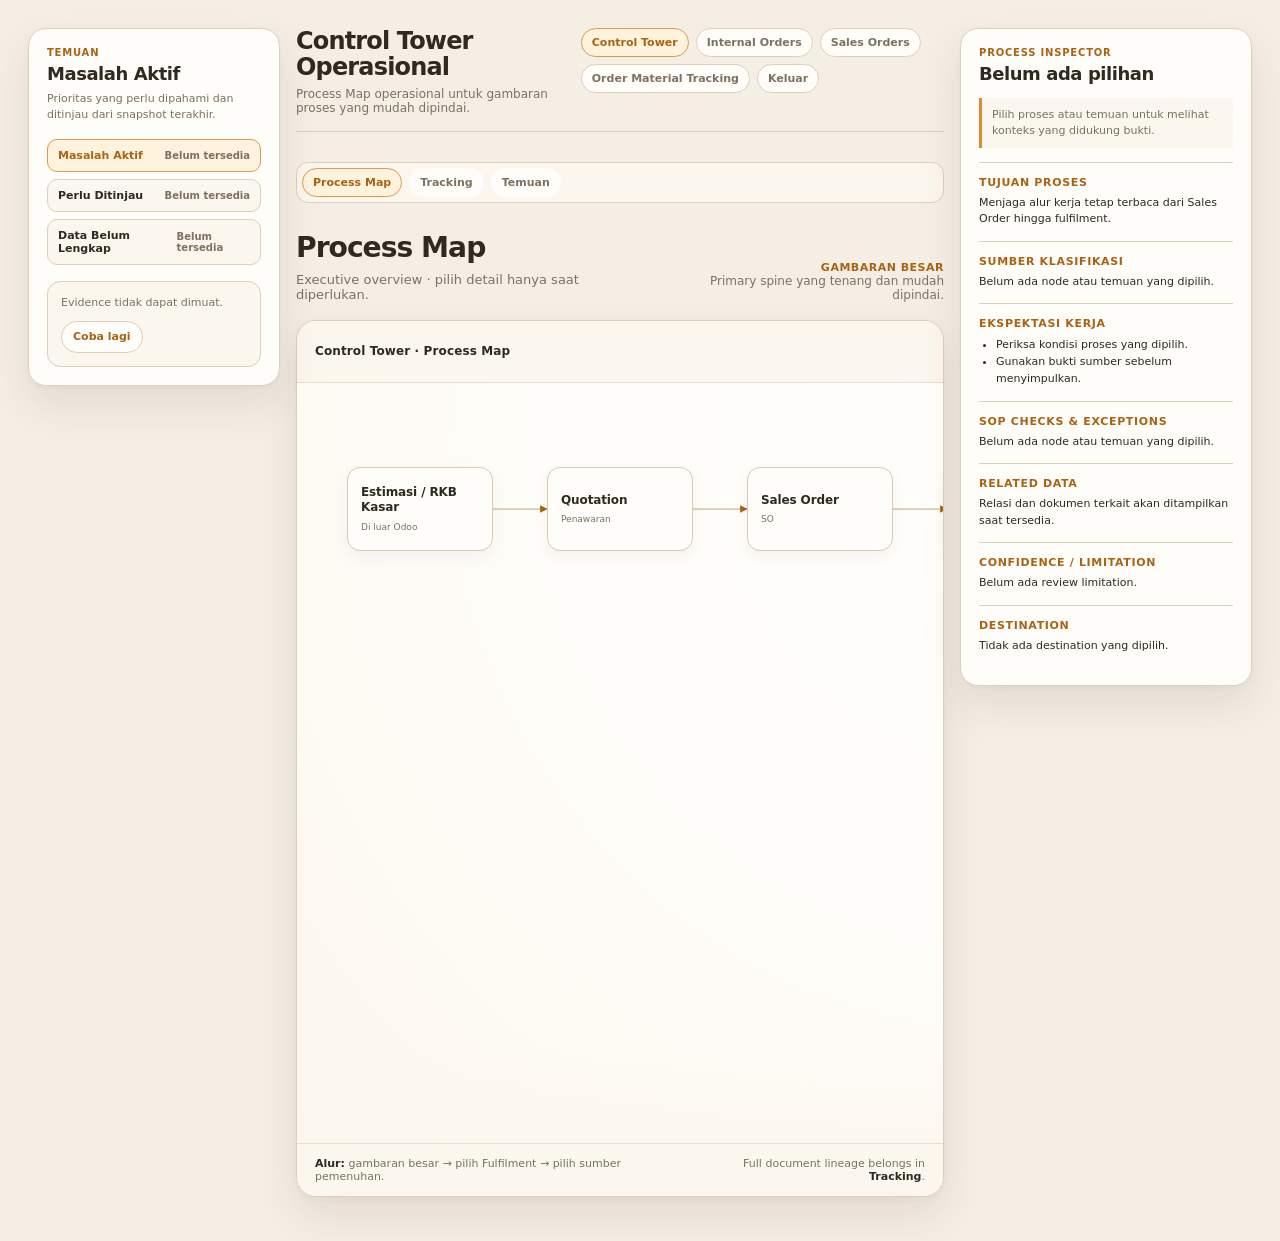
==== commit c21624a7: "Integrate Control Tower SQL evidence" ====
--- a/src/static/dashboard/control-tower.html
+++ b/src/static/dashboard/control-tower.html
@@ -146,7 +146,7 @@
   .temuan-panel h2, .inspector-panel h2 { margin: 0; font-size: 18px; letter-spacing: -.025em; }
   .panel-caption { margin: 7px 0 16px; color: var(--muted); font-size: 11px; line-height: 1.45; }
   .finding-categories { display: grid; gap: 7px; margin-bottom: 16px; }
-  .finding-category-row { display: flex; align-items: center; justify-content: space-between; gap: 8px; padding: 9px 10px; border: 1px solid var(--border); border-radius: 10px; color: var(--text-soft); background: var(--surface-soft); font-size: 11px; font-weight: 700; }
+  .finding-category-row { display: flex; align-items: center; justify-content: space-between; width: 100%; gap: 8px; padding: 9px 10px; border: 1px solid var(--border); border-radius: 10px; color: var(--text-soft); background: var(--surface-soft); font: inherit; font-size: 11px; font-weight: 700; text-align: left; cursor: pointer; }
   .finding-category-row strong { color: var(--muted); font-size: 10px; }
   .finding-category-row.is-active { border-color: #d99b48; color: var(--amber-dark); background: var(--amber-pale); }
   .integrated-finding-card { padding: 13px; border: 1px solid #dfceb5; border-radius: 13px; background: var(--surface-soft); }
@@ -168,7 +168,11 @@
   .integrated-finding-card[data-finding-id]:hover, .integrated-finding-card[data-finding-id]:focus-visible, .integrated-finding-card.is-selected { border-color: var(--amber); background: var(--amber-pale); outline: none; }
   .integrated-finding-card .finding-document { display: inline-block; margin-top: 8px; color: var(--amber-dark); font-size: 11px; font-weight: 800; }
   .integrated-finding-card .finding-retry { margin-top: 10px; }
-  .sales-order-finding-badge { display: block; width: max-content; max-width: 100%; margin-top: 7px; padding: 4px 7px; border: 1px solid rgba(125, 75, 14, .25); border-radius: 999px; color: #7f470c; background: #fff3de; font-size: 8px; font-weight: 800; line-height: 1; }  @media (max-width: 1200px) {
+  .sales-order-finding-badge, .process-evidence-badge { display: block; width: max-content; max-width: 100%; margin-top: 7px; padding: 4px 7px; border: 1px solid rgba(125, 75, 14, .25); border-radius: 999px; color: #7f470c; background: #fff3de; font-size: 8px; font-weight: 800; line-height: 1; }
+  .sales-order-finding-badge[hidden], .process-evidence-badge[hidden] { display: none; }
+  .inspector-section summary { color: var(--amber-dark); cursor: pointer; font-size: 11px; font-weight: 750; }
+  .inspector-section pre { max-height: 180px; overflow: auto; margin: 9px 0 0; color: var(--muted); font: 10px/1.45 ui-monospace, SFMono-Regular, Consolas, monospace; white-space: pre-wrap; }
+  @media (max-width: 1200px) {
     .integrated-three-panel { grid-template-columns: minmax(0, 1fr); }
     .integrated-three-panel > .temuan-panel,
     .integrated-three-panel > .control-tower-header,
@@ -187,9 +191,9 @@
   <h2 id="integratedTemuanHeading">Masalah Aktif</h2>
   <p class="panel-caption">Prioritas yang perlu dipahami dan ditinjau dari snapshot terakhir.</p>
   <div class="finding-categories" aria-label="Kategori temuan">
-    <div class="finding-category-row is-active" id="activeFindingCategory"><span>Masalah Aktif</span><strong>Memuat...</strong></div>
-    <div class="finding-category-row"><span>Perlu Ditinjau</span><strong>Belum dimuat</strong></div>
-    <div class="finding-category-row" id="incompleteFindingCategory"><span>Data Belum Lengkap</span><strong>Memuat...</strong></div>
+    <button class="finding-category-row is-active" id="activeFindingCategory" data-presentation-category="MASALAH_AKTIF" type="button" aria-pressed="true"><span>Masalah Aktif</span><strong>Memuat...</strong></button>
+    <button class="finding-category-row" id="reviewFindingCategory" data-presentation-category="PERLU_DITINJAU" type="button" aria-pressed="false"><span>Perlu Ditinjau</span><strong>Memuat...</strong></button>
+    <button class="finding-category-row" id="incompleteFindingCategory" data-presentation-category="DATA_BELUM_LENGKAP" type="button" aria-pressed="false"><span>Data Belum Lengkap</span><strong>Memuat...</strong></button>
   </div>
   <div id="integratedFindingList" class="integrated-finding-list" aria-live="polite">
     <div class="integrated-finding-card integrated-finding-card--loading" aria-label="Ringkasan temuan">Memuat temuan...</div>
@@ -218,7 +222,7 @@
 
         <article class="node" data-key="estimate"><strong>Estimasi / RKB Kasar</strong><small>Di luar Odoo</small></article>
         <article class="node" data-key="quotation"><strong>Quotation</strong><small>Penawaran</small></article>
-        <article class="node" data-key="sales-order" role="button" tabindex="0" aria-label="Sales Order"><strong>Sales Order</strong><small>SO</small><span class="sales-order-finding-badge" id="salesOrderFindingBadge" hidden></span></article>
+        <article class="node" data-key="sales-order" data-process-key="sales-order" role="button" tabindex="0" aria-label="Sales Order"><strong>Sales Order</strong><small>SO</small><span class="sales-order-finding-badge" id="salesOrderFindingBadge" hidden></span></article>
         <button class="node fulfilment" data-key="fulfilment" type="button" aria-expanded="false" aria-controls="fulfilment-choices" aria-label="Tampilkan pilihan Fulfilment"><strong>Fulfilment</strong><small>MO atau From Stock / IO</small></button>
         <article class="node" data-key="delivery"><strong>Delivery</strong><small>DO</small></article>
         <article class="node" data-key="invoice"><strong>Invoice</strong><small>INV</small></article>
@@ -227,8 +231,8 @@
         <section class="branch-zone fulfilment-zone" aria-label="Fulfilment sources">
           <div class="zone-label"><h2>Sumber pemenuhan</h2><span>dua pilihan</span></div>
           <div class="choices" id="fulfilment-choices">
-            <button class="choice" data-choice="manufacturing"><strong>Manufacturing Order</strong><small>Produksi dimulai setelah SO aktif</small></button>
-            <button class="choice" data-choice="stock"><strong>From Stock / Internal Order</strong><small>Barang tersedia; Internal Order opsional untuk produksi lebih awal</small></button>
+            <button class="choice" data-choice="manufacturing" data-process-key="manufacturing-order"><strong>Manufacturing Order</strong><small>Produksi dimulai setelah SO aktif</small><span class="process-evidence-badge" data-process-badge="manufacturing-order" hidden></span></button>
+            <button class="choice" data-choice="stock" data-process-key="internal-order"><strong>From Stock / Internal Order</strong><small>Barang tersedia; Internal Order opsional untuk produksi lebih awal</small><span class="process-evidence-badge" data-process-badge="internal-order" hidden></span></button>
           </div>
         </section>
 
@@ -238,7 +242,7 @@
             <div class="material-step"><strong>RKB Pekerjaan</strong><small>Kebutuhan item</small></div>
             <div class="material-step"><strong>Cek Stock</strong><small>Cukup / shortage</small></div>
             <div class="material-step"><strong>ROP</strong><small>Permintaan pengadaan</small></div>
-            <div class="material-step"><strong>Purchase Order</strong><small>Pengadaan material</small></div>
+            <div class="material-step" data-process-key="material-purchase-order"><strong>Purchase Order</strong><small>Pengadaan material</small><span class="process-evidence-badge" data-process-badge="material-purchase-order" hidden></span></div>
             <div class="material-step"><strong>Receipt &amp; QC</strong><small>Material diterima</small></div>
           </div>
         </section>
@@ -278,9 +282,13 @@
   <h2 id="inspectorHeading">Belum ada pilihan</h2>
   <div class="inspector-state" id="inspectorState">Pilih proses atau temuan untuk melihat konteks yang didukung bukti.</div>
   <section class="inspector-section"><h3>Tujuan proses</h3><p id="inspectorPurpose">Menjaga alur kerja tetap terbaca dari Sales Order hingga fulfilment.</p></section>
+  <section class="inspector-section"><h3>Sumber klasifikasi</h3><p id="inspectorClassification">Belum ada node atau temuan yang dipilih.</p></section>
   <section class="inspector-section"><h3>Ekspektasi kerja</h3><ul id="inspectorExpected"><li>Periksa kondisi proses yang dipilih.</li><li>Gunakan bukti sumber sebelum menyimpulkan.</li></ul></section>
   <section class="inspector-section"><h3>SOP checks &amp; exceptions</h3><p id="inspectorChecks">Belum ada node atau temuan yang dipilih.</p></section>
   <section class="inspector-section"><h3>Related data</h3><p id="inspectorRelated">Relasi dan dokumen terkait akan ditampilkan saat tersedia.</p></section>
+  <section class="inspector-section"><h3>Confidence / limitation</h3><p id="inspectorConfidence">Belum ada review limitation.</p></section>
+  <section class="inspector-section"><h3>Destination</h3><p id="inspectorAction">Tidak ada destination yang dipilih.</p></section>
+  <details class="inspector-section" id="inspectorRawEvidence" hidden><summary>Bukti mentah (sekunder)</summary><pre id="inspectorRawEvidenceContent"></pre></details>
 </aside>
 </main>
 
@@ -293,7 +301,14 @@
   const inspectorPurpose = document.querySelector('#inspectorPurpose');
   const inspectorChecks = document.querySelector('#inspectorChecks');
   const inspectorRelated = document.querySelector('#inspectorRelated');
+  const inspectorClassification = document.querySelector('#inspectorClassification');
+  const inspectorExpected = document.querySelector('#inspectorExpected');
+  const inspectorConfidence = document.querySelector('#inspectorConfidence');
+  const inspectorAction = document.querySelector('#inspectorAction');
+  const inspectorRawEvidence = document.querySelector('#inspectorRawEvidence');
+  const inspectorRawEvidenceContent = document.querySelector('#inspectorRawEvidenceContent');
   const choices = [...document.querySelectorAll('.choice')];
+  const processElements = [...document.querySelectorAll('.node, .choice, .material-step')];
   const stateName = document.querySelector('#state-name');
   const stateDescription = document.querySelector('#state-description');
   const overviewControl = document.querySelector('#overview-control');
@@ -308,11 +323,20 @@
   const findingList = document.querySelector('#findingList');
   const viewNavigationLinks = [...document.querySelectorAll('.view-navigation a')];  const integratedFindingList = document.querySelector('#integratedFindingList');
   const activeFindingCategory = document.querySelector('#activeFindingCategory strong');
+  const reviewFindingCategory = document.querySelector('#reviewFindingCategory strong');
   const incompleteFindingCategory = document.querySelector('#incompleteFindingCategory strong');
+  const categoryRows = [...document.querySelectorAll('[data-presentation-category]')];
   const findingBadge = document.querySelector('#salesOrderFindingBadge');
   const findingFilters = Object.freeze({ affected_model: 'sale.order', category: 'DATA_BELUM_LENGKAP', rule_code: 'DH2-SALES-001' });
+  const findingPageSize = 200;
   let currentFindings = [];
+  let findingsTotal = 0;
+  let findingLoadMoreError = '';
+  let findingLoadingMore = false;
+  let selectedPresentationCategory = new URLSearchParams(window.location.search).get('presentation_category') || 'MASALAH_AKTIF';
+  let currentEvidence = null;
   let selectedFindingId = new URLSearchParams(window.location.search).get('selected_finding');
+  let selectedProcessKey = new URLSearchParams(window.location.search).get('selected_process');
   let currentState = 'overview';
 
   const copy = {
@@ -335,17 +359,20 @@
     const parsed = new Date(value);
     return Number.isNaN(parsed.getTime()) ? '-' : parsed.toLocaleString('id-ID');
   }
-  function findingQuery() {
-    const query = new URLSearchParams({ ...findingFilters, limit: '200', offset: '0' });
+  function findingQuery(offset = 0) {
+    const query = new URLSearchParams({ ...findingFilters, limit: String(findingPageSize), offset: String(offset) });
     return query.toString();
   }
-  function returnContextUrl() {
-    return `${window.location.pathname}${window.location.search}`;
+  function returnContextUrl(findingId = '', processKey = selectedProcessKey) {
+    const url = new URL(window.location.href);
+    if (processKey) url.searchParams.set('selected_process', processKey);
+    if (findingId) url.searchParams.set('selected_finding', findingId);
+    return `${url.pathname}${url.search}`;
   }
   function exactFindingDestination(finding) {
     if (!finding.destination_url) return '';
     const url = new URL(finding.destination_url, window.location.origin);
-    url.searchParams.set('return_to', returnContextUrl());
+    url.searchParams.set('return_to', returnContextUrl(finding.finding_id, 'sales-order'));
     return `${url.pathname}${url.search}`;
   }
   function evidenceText(value) {
@@ -354,6 +381,7 @@
   function selectFinding(finding, updateUrl = true) {
     if (!finding) return;
     selectedFindingId = finding.finding_id;
+    selectedProcessKey = 'sales-order';
     document.querySelectorAll('[data-finding-id]').forEach(card => card.classList.toggle('is-selected', card.dataset.findingId === selectedFindingId));
     document.querySelector('[data-key="sales-order"]')?.classList.add('active');
     const evidence = finding.evidence_payload || {};
@@ -377,7 +405,7 @@
       ? `Sales Order <a href="${escapeHtml(destination)}">${escapeHtml(finding.native_document_reference || finding.affected_document_id)}</a><br>Detected: ${escapeHtml(findingTime(finding.first_detected_time))}`
       : 'Exact Sales Order destination tidak tersedia.';
   }
-  function renderIntegratedFindings(rows, state = 'ready') {
+  function renderIntegratedFindings(rows, state = 'ready', total = findingsTotal) {
     if (state === 'loading') {
       activeFindingCategory.textContent = 'Memuat...';
       incompleteFindingCategory.textContent = 'Memuat...';
@@ -393,41 +421,49 @@
       document.querySelector('#integratedFindingRetry').addEventListener('click', loadFindings);
       return;
     }
-    const total = rows.length;
+    const loaded = rows.length;
+    const matchingTotal = Math.max(Number(total) || 0, loaded);
     activeFindingCategory.textContent = 'Belum tersedia';
-    incompleteFindingCategory.textContent = String(total);
-    findingBadge.hidden = total === 0;
-    findingBadge.textContent = total ? `Data Belum Lengkap · ${total}` : '';
-    if (!total) {
+    incompleteFindingCategory.textContent = String(matchingTotal);
+    findingBadge.hidden = matchingTotal === 0;
+    findingBadge.textContent = matchingTotal ? `Data Belum Lengkap · ${matchingTotal}` : '';
+    if (!matchingTotal) {
       integratedFindingList.innerHTML = selectedFindingId
         ? '<div class="integrated-finding-card integrated-finding-card--empty">Temuan yang dipilih tidak ditemukan pada snapshot saat ini.</div>'
         : '<div class="integrated-finding-card integrated-finding-card--empty">Tidak ada temuan Data Belum Lengkap pada snapshot saat ini.</div>';
       if (selectedFindingId) inspectorState.textContent = 'Temuan yang dipilih tidak ditemukan pada snapshot saat ini.';
       return;
     }
-    integratedFindingList.innerHTML = rows.map(finding => `<article class="integrated-finding-card" data-finding-id="${escapeHtml(finding.finding_id)}" role="button" tabindex="0" aria-label="Pilih ${escapeHtml(finding.title || 'Temuan Sales Order')}">
+    const cards = rows.map(finding => `<article class="integrated-finding-card" data-finding-id="${escapeHtml(finding.finding_id)}" role="button" tabindex="0" aria-label="Pilih ${escapeHtml(finding.title || 'Temuan Sales Order')}">
       <span class="status-badge">${escapeHtml(finding.category || 'Kategori tidak tersedia')}</span>
       <h3>${escapeHtml(finding.title || 'Data Sales Order belum lengkap')}</h3>
       <p>${escapeHtml(finding.summary || 'Ringkasan temuan belum tersedia.')}</p>
       ${finding.destination_url ? `<a class="finding-document" href="${escapeHtml(exactFindingDestination(finding))}">${escapeHtml(finding.native_document_reference || finding.affected_document_id)}</a>` : '<span class="finding-document">Exact document unavailable</span>'}
     </article>`).join('');
+    const pagination = loaded < matchingTotal
+      ? `<div class="integrated-finding-card integrated-finding-card--pagination"><span>${findingLoadMoreError || `Menampilkan ${loaded} dari ${matchingTotal} temuan.`}</span><button class="finding-retry" id="integratedFindingLoadMore" type="button">${findingLoadMoreError ? 'Coba lagi' : 'Muat lagi'}</button></div>`
+      : `<div class="integrated-finding-card integrated-finding-card--pagination">Menampilkan ${loaded} dari ${matchingTotal} temuan.</div>`;
+    integratedFindingList.innerHTML = cards + pagination;
     document.querySelectorAll('[data-finding-id]').forEach(card => {
       const finding = rows.find(row => row.finding_id === card.dataset.findingId);
       card.addEventListener('click', event => { if (event.target.closest('a')) return; selectFinding(finding); });
       card.addEventListener('keydown', event => { if (event.key === 'Enter' || event.key === ' ') { event.preventDefault(); selectFinding(finding); } });
     });
+    document.querySelector('#integratedFindingLoadMore')?.addEventListener('click', loadMoreFindings);
     if (selectedFindingId) {
       const selected = rows.find(row => row.finding_id === selectedFindingId);
       if (selected) selectFinding(selected, false);
       else inspectorState.textContent = 'Temuan yang dipilih tidak ditemukan pada snapshot saat ini.';
     }
-  }  function renderFindings(rows) {
-    if (!rows.length) {
+  }
+  function renderFindings(rows, total = findingsTotal) {
+    const matchingTotal = Math.max(Number(total) || 0, rows.length);
+    if (!matchingTotal) {
       findingList.innerHTML = '';
       temuanStatus.textContent = 'Tidak ada Temuan Data Belum Lengkap pada snapshot saat ini.';
       return;
     }
-    temuanStatus.textContent = '';
+    temuanStatus.textContent = `Data Belum Lengkap: ${matchingTotal}. Menampilkan ${rows.length} dari ${matchingTotal} temuan.`;
     findingList.innerHTML = rows.map((finding) => [
       '<article class="finding-card">',
       '<div class="finding-category">Data Belum Lengkap</div>',
@@ -435,7 +471,7 @@
       '<p class="finding-summary">' + escapeHtml(finding.summary) + '</p>',
       '<dl>',
       '<dt>Sales Order</dt>',
-      '<dd><a href="' + escapeHtml(finding.destination_url) + '">' + escapeHtml(finding.native_document_reference || finding.affected_document_id) + '</a></dd>',
+      '<dd><a href="' + escapeHtml(exactFindingDestination(finding)) + '">' + escapeHtml(finding.native_document_reference || finding.affected_document_id) + '</a></dd>',
       '<dt>Terdeteksi pertama</dt>',
       '<dd>' + escapeHtml(findingTime(finding.first_detected_time)) + '</dd>',
       '<dt>Terdeteksi terakhir</dt>',
@@ -445,24 +481,55 @@
     ].join('')).join('');
   }
   async function loadFindings() {
+    currentFindings = [];
+    findingsTotal = 0;
+    findingLoadMoreError = '';
     renderIntegratedFindings([], 'loading');
     if (!temuanView.hidden) temuanStatus.textContent = 'Memuat Temuan...';
     try {
-      const response = await fetch(`/api/control-tower/findings?${findingQuery()}`, { headers: { Accept: 'application/json' }, credentials: 'same-origin' });
+      const response = await fetch(`/api/control-tower/findings?${findingQuery(0)}`, { headers: { Accept: 'application/json' }, credentials: 'same-origin' });
       if (!response.ok) throw new Error('Request failed: ' + response.status);
       const payload = await response.json();
-      currentFindings = payload.rows || [];
-      renderIntegratedFindings(currentFindings);
-      renderFindings(currentFindings);
+      currentFindings = Array.isArray(payload.rows) ? payload.rows : [];
+      findingsTotal = Number(payload.total ?? currentFindings.length) || 0;
+      renderIntegratedFindings(currentFindings, 'ready', findingsTotal);
+      renderFindings(currentFindings, findingsTotal);
     } catch (error) {
       currentFindings = [];
+      findingsTotal = 0;
       renderIntegratedFindings([], 'error');
       temuanStatus.textContent = 'Temuan tidak dapat dimuat.';
       findingList.innerHTML = '<button class="finding-retry" type="button" id="temuanRetry">Coba lagi</button>';
       document.querySelector('#temuanRetry').addEventListener('click', loadFindings);
     }
   }
-  function initializeView() {
+  async function loadMoreFindings() {
+    if (findingLoadingMore || currentFindings.length >= findingsTotal) return;
+    findingLoadingMore = true;
+    findingLoadMoreError = '';
+    const button = document.querySelector('#integratedFindingLoadMore');
+    if (button) {
+      button.disabled = true;
+      button.textContent = 'Memuat...';
+    }
+    try {
+      const response = await fetch(`/api/control-tower/findings?${findingQuery(currentFindings.length)}`, { headers: { Accept: 'application/json' }, credentials: 'same-origin' });
+      if (!response.ok) throw new Error('Request failed: ' + response.status);
+      const payload = await response.json();
+      const nextRows = Array.isArray(payload.rows) ? payload.rows : [];
+      findingsTotal = Number(payload.total ?? findingsTotal) || findingsTotal;
+      currentFindings = currentFindings.concat(nextRows);
+      if (!nextRows.length && currentFindings.length < findingsTotal) findingLoadMoreError = 'Temuan tambahan tidak tersedia. Coba lagi.';
+      renderIntegratedFindings(currentFindings, 'ready', findingsTotal);
+      renderFindings(currentFindings, findingsTotal);
+    } catch (error) {
+      findingLoadMoreError = 'Temuan tambahan tidak dapat dimuat. Coba lagi.';
+      renderIntegratedFindings(currentFindings, 'ready', findingsTotal);
+      renderFindings(currentFindings, findingsTotal);
+    } finally {
+      findingLoadingMore = false;
+    }
+  }  function initializeView() {
     const isTemuan = new URLSearchParams(window.location.search).get('view') === 'temuan';
     overviewView.hidden = isTemuan;
     temuanView.hidden = !isTemuan;
@@ -475,7 +542,266 @@
     loadFindings();
   }
 
-  function rect(key) {
+  const presentationCategoryLabels = {
+    MASALAH_AKTIF: 'Masalah Aktif',
+    PERLU_DITINJAU: 'Perlu Ditinjau',
+    DATA_BELUM_LENGKAP: 'Data Belum Lengkap'
+  };
+  const presentationCategories = Object.keys(presentationCategoryLabels);
+
+  function evidenceKey(row) {
+    return String(row?.evidence_key || row?.finding_id || row?.issue_id || 'unknown');
+  }
+  function evidenceDestination(row) {
+    if (!row?.destination_url) return '';
+    const url = new URL(row.destination_url, window.location.origin);
+    url.searchParams.set('return_to', returnContextUrl(evidenceKey(row), row.process_key || selectedProcessKey));
+    return `${url.pathname}${url.search}`;
+  }
+  function readableEvidence(value) {
+    if (value === null || value === undefined || value === '') return 'Belum tersedia';
+    if (Array.isArray(value)) return value.length ? value.map(readableEvidence).join(', ') : 'Kosong';
+    if (typeof value === 'object') {
+      return Object.entries(value).map(([key, item]) => `${key}: ${readableEvidence(item)}`).join('; ') || 'Kosong';
+    }
+    return String(value);
+  }
+  function sourceStatus(row) {
+    return row?.validation_status || row?.current_status || 'Belum tersedia';
+  }
+  function evidenceDocument(row) {
+    const model = row?.affected_model || row?.document_model || 'model tidak tersedia';
+    const reference = row?.native_document_reference || row?.document_number || 'nomor tidak tersedia';
+    const id = row?.affected_document_id ?? row?.document_id ?? 'ID tidak tersedia';
+    return `${model} · ${reference} · ID ${id}`;
+  }
+  function categoryCountText(value) {
+    return Number(value || 0).toLocaleString('id-ID');
+  }
+  function processSummary(processKey) {
+    return currentEvidence?.process_counts?.find(item => item.process_key === processKey) || null;
+  }
+  function renderProcessBadges(processCounts = []) {
+    const counts = new Map((processCounts || []).map(item => [item.process_key, Number(item.count || 0)]));
+    document.querySelectorAll('[data-process-badge]').forEach(badge => {
+      const count = counts.get(badge.dataset.processBadge) || 0;
+      badge.hidden = count === 0;
+      badge.textContent = count ? `${presentationCategoryLabels[selectedPresentationCategory]} · ${categoryCountText(count)}` : '';
+    });
+    const salesCount = counts.get('sales-order') || 0;
+    findingBadge.hidden = salesCount === 0;
+    findingBadge.textContent = salesCount ? `${presentationCategoryLabels[selectedPresentationCategory]} · ${categoryCountText(salesCount)}` : '';
+  }
+  function renderCategoryCounts(payload = {}) {
+    const counts = payload.category_counts || {};
+    activeFindingCategory.textContent = categoryCountText(counts.MASALAH_AKTIF);
+    reviewFindingCategory.textContent = categoryCountText(counts.PERLU_DITINJAU);
+    incompleteFindingCategory.textContent = categoryCountText(counts.DATA_BELUM_LENGKAP);
+    categoryRows.forEach(row => {
+      const active = row.dataset.presentationCategory === selectedPresentationCategory;
+      row.classList.toggle('is-active', active);
+      row.setAttribute('aria-pressed', String(active));
+    });
+    renderProcessBadges(payload.process_counts || []);
+  }
+  function setInspectorRawEvidence(row) {
+    const raw = {
+      expected_condition: row?.expected_condition,
+      actual_condition: row?.actual_condition,
+      evidence: row?.evidence,
+      evidence_payload: row?.evidence_payload
+    };
+    const hasRaw = Object.values(raw).some(value => value !== undefined && value !== null);
+    inspectorRawEvidence.hidden = !hasRaw;
+    inspectorRawEvidenceContent.textContent = hasRaw ? JSON.stringify(raw, null, 2) : '';
+  }
+  function selectEvidence(row, updateUrl = true) {
+    if (!row) return;
+    selectedFindingId = evidenceKey(row);
+    selectedProcessKey = row.process_key || null;
+    document.querySelectorAll('[data-finding-id]').forEach(card => card.classList.toggle('is-selected', card.dataset.findingId === selectedFindingId));
+    processElements.forEach(element => element.classList.toggle('active', Boolean(selectedProcessKey && (element.dataset.processKey === selectedProcessKey || element.dataset.key === selectedProcessKey))));
+    const category = presentationCategoryLabels[row.presentation_category] || row.presentation_category || 'Kategori tidak tersedia';
+    const originalRule = row.rule_id || 'Rule tidak tersedia';
+    const sourceRule = row.source_rule_id && row.source_rule_id !== originalRule ? ` · source ${row.source_rule_id}` : '';
+    inspectorHeading.textContent = row.title || row.rule_name || originalRule;
+    inspectorState.textContent = `${category} · ${sourceStatus(row)} · ${row.severity || 'Severity belum tersedia'}`;
+    inspectorClassification.textContent = `Presentation category: ${category}; original rule ID: ${originalRule}${sourceRule}; affected model: ${row.affected_model || row.document_model || 'Belum tersedia'}; document: ${evidenceDocument(row)}.`;
+    inspectorPurpose.textContent = row.process_key ? `Evidence dipetakan ke node ${row.process_key}; gunakan detail sumber sebelum menyimpulkan.` : 'Evidence tetap terlihat di Temuan; rule-to-process mapping belum cukup didukung untuk badge node.';
+    inspectorExpected.innerHTML = `<li>Original validation status: ${escapeHtml(sourceStatus(row))}</li><li>Expected condition: ${escapeHtml(readableEvidence(row.expected_condition))}</li>`;
+    inspectorChecks.innerHTML = `${escapeHtml(row.evidence_wording || row.summary || 'Penjelasan evidence belum tersedia.')}<br><strong>Actual evidence:</strong> ${escapeHtml(readableEvidence(row.actual_condition || row.evidence_payload))}<br><strong>Supported evidence:</strong> ${escapeHtml(readableEvidence(row.evidence))}`;
+    const limitation = row.validation_status === 'DATA_LINKAGE_GAP' || row.validation_status === 'PARTIAL_MATCH' || row.validation_status === 'MANUAL_EVIDENCE_REQUIRED' || row.validation_status === 'DATA_EXCEPTION'
+      ? 'Review signal; bukan konfirmasi kesalahan user atau SOP.'
+      : 'Source confidence follows the rule result.';
+    inspectorConfidence.textContent = `${limitation} Confidence: ${row.confidence || 'Belum tersedia'}.`;
+    const destination = evidenceDestination(row);
+    inspectorRelated.innerHTML = destination
+      ? `${escapeHtml(evidenceDocument(row))}`
+      : `${escapeHtml(evidenceDocument(row))}. Exact destination belum tersedia untuk model ini.`;
+    inspectorAction.innerHTML = destination
+      ? `<a href="${escapeHtml(destination)}">Buka ${escapeHtml(row.destination_label || 'tracking view')}</a>`
+      : 'Tidak ada destination yang didukung untuk model dan bukti ini.';
+    setInspectorRawEvidence(row);
+    if (updateUrl) {
+      const url = new URL(window.location.href);
+      url.searchParams.set('selected_finding', selectedFindingId);
+      if (selectedProcessKey) url.searchParams.set('selected_process', selectedProcessKey);
+      else url.searchParams.delete('selected_process');
+      history.replaceState({}, '', url);
+    }
+  }
+  function selectFinding(finding, updateUrl = true) {
+    selectEvidence(finding, updateUrl);
+  }
+  function renderIntegratedFindings(rows, state = 'ready', total = findingsTotal) {
+    if (state === 'loading') {
+      activeFindingCategory.textContent = 'Memuat...';
+      reviewFindingCategory.textContent = 'Memuat...';
+      incompleteFindingCategory.textContent = 'Memuat...';
+      findingBadge.hidden = true;
+      integratedFindingList.innerHTML = '<div class="integrated-finding-card integrated-finding-card--loading">Memuat evidence...</div>';
+      return;
+    }
+    if (state === 'error') {
+      activeFindingCategory.textContent = 'Belum tersedia';
+      reviewFindingCategory.textContent = 'Belum tersedia';
+      incompleteFindingCategory.textContent = 'Belum tersedia';
+      findingBadge.hidden = true;
+      integratedFindingList.innerHTML = '<div class="integrated-finding-card integrated-finding-card--error">Evidence tidak dapat dimuat. <button class="finding-retry" id="integratedFindingRetry" type="button">Coba lagi</button></div>';
+      document.querySelector('#integratedFindingRetry').addEventListener('click', loadFindings);
+      return;
+    }
+    const matchingTotal = Number(total || 0);
+    renderCategoryCounts(currentEvidence || {});
+    if (!matchingTotal) {
+      integratedFindingList.innerHTML = selectedFindingId
+        ? '<div class="integrated-finding-card integrated-finding-card--empty">Evidence yang dipilih tidak ditemukan pada snapshot saat ini.</div>'
+        : `<div class="integrated-finding-card integrated-finding-card--empty">Tidak ada ${escapeHtml(presentationCategoryLabels[selectedPresentationCategory])} pada snapshot saat ini.</div>`;
+      if (selectedFindingId) inspectorState.textContent = 'Evidence yang dipilih tidak ditemukan pada snapshot saat ini.';
+      return;
+    }
+    const cards = rows.map(row => {
+      const id = evidenceKey(row);
+      const destination = evidenceDestination(row);
+      const status = sourceStatus(row);
+      return `<article class="integrated-finding-card" data-finding-id="${escapeHtml(id)}" role="button" tabindex="0" aria-label="Pilih ${escapeHtml(row.title || row.rule_id || 'Evidence')}" data-process-key="${escapeHtml(row.process_key || '')}">
+        <span class="status-badge">${escapeHtml(presentationCategoryLabels[row.presentation_category] || row.presentation_category)}</span>
+        <div class="finding-source-meta">${escapeHtml(row.rule_id || 'Rule tidak tersedia')} · ${escapeHtml(status)} · ${escapeHtml(row.severity || 'Severity belum tersedia')}</div>
+        <h3>${escapeHtml(row.title || row.rule_name || row.rule_id || 'Evidence')}</h3>
+        <p>${escapeHtml(row.evidence_wording || row.summary || 'Penjelasan evidence belum tersedia.')}</p>
+        <span class="finding-document">${escapeHtml(evidenceDocument(row))}</span>
+        ${destination ? `<a class="finding-document" href="${escapeHtml(destination)}">Buka ${escapeHtml(row.destination_label || 'destination')}</a>` : '<span class="finding-document">Destination belum tersedia</span>'}
+      </article>`;
+    }).join('');
+    const pagination = rows.length < matchingTotal
+      ? `<div class="integrated-finding-card integrated-finding-card--pagination"><span>${findingLoadMoreError || `Menampilkan ${rows.length} dari ${matchingTotal} evidence.`}</span><button class="finding-retry" id="integratedFindingLoadMore" type="button">${findingLoadMoreError ? 'Coba lagi' : 'Muat lagi'}</button></div>`
+      : `<div class="integrated-finding-card integrated-finding-card--pagination">Menampilkan ${rows.length} dari ${matchingTotal} evidence.</div>`;
+    integratedFindingList.innerHTML = cards + pagination;
+    document.querySelectorAll('[data-finding-id]').forEach(card => {
+      const row = rows.find(candidate => evidenceKey(candidate) === card.dataset.findingId);
+      card.addEventListener('click', event => { if (event.target.closest('a')) return; selectEvidence(row); });
+      card.addEventListener('keydown', event => { if (event.key === 'Enter' || event.key === ' ') { event.preventDefault(); selectEvidence(row); } });
+    });
+    document.querySelector('#integratedFindingLoadMore')?.addEventListener('click', loadMoreFindings);
+    if (selectedFindingId) {
+      const selected = rows.find(row => evidenceKey(row) === selectedFindingId);
+      if (selected) selectEvidence(selected, false);
+      else inspectorState.textContent = 'Evidence yang dipilih tidak ditemukan pada snapshot saat ini.';
+    }
+  }
+  function renderFindings(rows, total = findingsTotal) {
+    const matchingTotal = Number(total || 0);
+    if (!matchingTotal) {
+      findingList.innerHTML = '';
+      temuanStatus.textContent = `Tidak ada ${presentationCategoryLabels[selectedPresentationCategory]} pada snapshot saat ini.`;
+      return;
+    }
+    temuanStatus.textContent = `${presentationCategoryLabels[selectedPresentationCategory]}: ${matchingTotal}. Menampilkan ${rows.length} dari ${matchingTotal} evidence.`;
+    findingList.innerHTML = rows.map(row => {
+      const destination = evidenceDestination(row);
+      return `<article class="finding-card"><div class="finding-category">${escapeHtml(presentationCategoryLabels[row.presentation_category] || row.presentation_category)}</div><h2>${escapeHtml(row.title || row.rule_name || row.rule_id)}</h2><p class="finding-summary">${escapeHtml(row.evidence_wording || row.summary || 'Penjelasan evidence belum tersedia.')}</p><dl><dt>Rule</dt><dd>${escapeHtml(row.rule_id || 'Belum tersedia')}</dd><dt>Status</dt><dd>${escapeHtml(sourceStatus(row))}</dd><dt>Document</dt><dd>${escapeHtml(evidenceDocument(row))}</dd><dt>Action</dt><dd>${destination ? `<a href="${escapeHtml(destination)}">${escapeHtml(row.destination_label || 'Buka destination')}</a>` : 'Belum tersedia untuk model ini'}</dd></dl></article>`;
+    }).join('');
+  }
+  function evidenceQuery(offset = 0) {
+    return new URLSearchParams({ presentation_category: selectedPresentationCategory, limit: String(findingPageSize), offset: String(offset) }).toString();
+  }
+  async function loadFindings() {
+    currentFindings = [];
+    findingsTotal = 0;
+    findingLoadMoreError = '';
+    currentEvidence = null;
+    renderIntegratedFindings([], 'loading');
+    if (!temuanView.hidden) temuanStatus.textContent = 'Memuat evidence...';
+    try {
+      const response = await fetch(`/api/control-tower/evidence?${evidenceQuery(0)}`, { headers: { Accept: 'application/json' }, credentials: 'same-origin' });
+      if (!response.ok) throw new Error('Request failed: ' + response.status);
+      const payload = await response.json();
+      currentEvidence = payload;
+      currentFindings = Array.isArray(payload.rows) ? payload.rows : [];
+      findingsTotal = Number(payload.total || 0);
+      renderIntegratedFindings(currentFindings, 'ready', findingsTotal);
+      renderFindings(currentFindings, findingsTotal);
+    } catch (error) {
+      currentFindings = [];
+      findingsTotal = 0;
+      currentEvidence = null;
+      renderIntegratedFindings([], 'error');
+      temuanStatus.textContent = 'Evidence tidak dapat dimuat.';
+      findingList.innerHTML = '<button class="finding-retry" type="button" id="temuanRetry">Coba lagi</button>';
+      document.querySelector('#temuanRetry').addEventListener('click', loadFindings);
+    }
+  }
+  async function loadMoreFindings() {
+    if (findingLoadingMore || currentFindings.length >= findingsTotal) return;
+    findingLoadingMore = true;
+    findingLoadMoreError = '';
+    const button = document.querySelector('#integratedFindingLoadMore');
+    if (button) { button.disabled = true; button.textContent = 'Memuat...'; }
+    try {
+      const response = await fetch(`/api/control-tower/evidence?${evidenceQuery(currentFindings.length)}`, { headers: { Accept: 'application/json' }, credentials: 'same-origin' });
+      if (!response.ok) throw new Error('Request failed: ' + response.status);
+      const payload = await response.json();
+      currentEvidence = payload;
+      const nextRows = Array.isArray(payload.rows) ? payload.rows : [];
+      findingsTotal = Number(payload.total || findingsTotal);
+      currentFindings = currentFindings.concat(nextRows);
+      if (!nextRows.length && currentFindings.length < findingsTotal) findingLoadMoreError = 'Evidence tambahan tidak tersedia. Coba lagi.';
+      renderIntegratedFindings(currentFindings, 'ready', findingsTotal);
+      renderFindings(currentFindings, findingsTotal);
+    } catch (error) {
+      findingLoadMoreError = 'Evidence tambahan tidak dapat dimuat. Coba lagi.';
+      renderIntegratedFindings(currentFindings, 'ready', findingsTotal);
+      renderFindings(currentFindings, findingsTotal);
+    } finally {
+      findingLoadingMore = false;
+    }
+  }
+  function initializeView() {
+    const params = new URLSearchParams(window.location.search);
+    const isTemuan = params.get('view') === 'temuan';
+    const requestedCategory = params.get('presentation_category');
+    if (presentationCategories.includes(requestedCategory)) selectedPresentationCategory = requestedCategory;
+    else selectedPresentationCategory = 'MASALAH_AKTIF';
+    overviewView.hidden = isTemuan;
+    temuanView.hidden = !isTemuan;
+    viewNavigationLinks.forEach((link) => {
+      const active = (isTemuan && link.getAttribute('href') === '?view=temuan')
+        || (!isTemuan && link.getAttribute('href') === '?view=overview');
+      if (active) link.setAttribute('aria-current', 'page');
+      else link.removeAttribute('aria-current');
+    });
+    categoryRows.forEach(row => row.addEventListener('click', () => {
+      selectedPresentationCategory = row.dataset.presentationCategory;
+      const url = new URL(window.location.href);
+      url.searchParams.set('presentation_category', selectedPresentationCategory);
+      url.searchParams.delete('selected_finding');
+      history.replaceState({}, '', url);
+      selectedFindingId = null;
+      loadFindings();
+    }));
+    loadFindings();
+  }
+ function rect(key) {
     const a = document.querySelector(`[data-key="${key}"]`).getBoundingClientRect();
     const b = canvas.getBoundingClientRect();
     return { left: a.left - b.left, right: a.right - b.left, top: a.top - b.top, bottom: a.bottom - b.top, cx: a.left - b.left + a.width / 2, cy: a.top - b.top + a.height / 2 };
@@ -559,6 +885,7 @@
       ['estimate', 'quotation', 'payment'].forEach(key => document.querySelector(`[data-key="${key}"]`).classList.add('dim'));
       ['sales-order', 'fulfilment', 'delivery', 'invoice'].forEach(key => document.querySelector(`[data-key="${key}"]`).classList.add('active'));
     }
+    if (selectedProcessKey) nodes.find(node => node.dataset.key === selectedProcessKey)?.classList.add('active');
     overviewControl.hidden = state === 'overview';
     fulfilmentControl.setAttribute('aria-expanded', String(state !== 'overview'));
     focusNoteTitle.textContent = state === 'stock-focused' ? 'From Stock / Internal Order' : 'Manufacturing Order journey';
@@ -572,30 +899,81 @@
   document.querySelector('[data-choice="stock"]').addEventListener('click', () => apply('stock-focused'));
   mapScroll.addEventListener('scroll', () => mapViewport.classList.toggle('has-scrolled', mapScroll.scrollLeft > 4));
   window.addEventListener('resize', () => { draw(); mapViewport.classList.toggle('has-overflow', mapScroll.scrollWidth > mapScroll.clientWidth + 1); });
+  function selectProcessNode(node, updateUrl = true) {
+    const processKey = node.dataset.key || 'process';
+    selectedProcessKey = processKey;
+    if (updateUrl) {
+      selectedFindingId = null;
+      document.querySelectorAll('[data-finding-id]').forEach(card => card.classList.remove('is-selected'));
+      const url = new URL(window.location.href);
+      url.searchParams.set('selected_process', processKey);
+      url.searchParams.delete('selected_finding');
+      history.replaceState({}, '', url);
+    }
+    node.classList.add('active');
+    const label = node.querySelector('strong')?.textContent || 'Proses';
+    inspectorHeading.textContent = label;
+    inspectorState.textContent = `Proses dipilih: ${label}. Inspector menampilkan konteks yang perlu diperiksa.`;
+    inspectorPurpose.textContent = label === 'Sales Order' ? 'Memastikan kebutuhan dan data Sales Order siap menjadi dasar fulfilment.' : `Memahami peran ${label} dalam perjalanan proses.`;
+    inspectorChecks.textContent = 'SOP checks dan exceptions memerlukan bukti snapshot yang sesuai.';
+    inspectorRelated.textContent = label === 'Sales Order' ? 'Dokumen Sales Order dan temuan terkait.' : 'Data terkait node ini belum dipilih.';
+  }
+  function restoreSelectedProcess() {
+    if (!selectedProcessKey || selectedFindingId) return;
+    const node = nodes.find(candidate => candidate.dataset.key === selectedProcessKey);
+    if (node) selectProcessNode(node, false);
+  }
+  function selectProcessNode(element, updateUrl = true) {
+    const processKey = element.dataset.processKey || element.dataset.key || 'process';
+    selectedProcessKey = processKey;
+    if (updateUrl) {
+      selectedFindingId = null;
+      document.querySelectorAll('[data-finding-id]').forEach(card => card.classList.remove('is-selected'));
+      const url = new URL(window.location.href);
+      url.searchParams.set('selected_process', processKey);
+      url.searchParams.delete('selected_finding');
+      history.replaceState({}, '', url);
+    }
+    processElements.forEach(candidate => candidate.classList.toggle('active', candidate === element || candidate.dataset.processKey === processKey));
+    const label = element.querySelector('strong')?.textContent || 'Proses';
+    const summary = processSummary(processKey);
+    const rules = summary?.rules?.map(rule => `${rule.rule_id} · ${rule.validation_status || 'status belum tersedia'} · ${rule.count}`).join('; ');
+    inspectorHeading.textContent = label;
+    inspectorState.textContent = `Proses dipilih: ${label}. ${summary ? `${categoryCountText(summary.count)} evidence pada kategori ${presentationCategoryLabels[selectedPresentationCategory]}.` : 'Tidak ada evidence aktif pada kategori ini.'}`;
+    inspectorPurpose.textContent = `Memahami peran ${label} dalam perjalanan proses dengan evidence snapshot yang tersedia.`;
+    inspectorClassification.textContent = summary ? `Mapping rule-to-process didukung untuk process key ${processKey}.` : 'Tidak ada mapping evidence aktif untuk kategori ini; tidak ada badge yang ditampilkan.';
+    inspectorExpected.innerHTML = '<li>Gunakan rule result dan evidence sumber sebelum menyimpulkan.</li><li>Healthy/PASS dan NOT_TESTED tidak ditampilkan sebagai temuan aktif.</li>';
+    inspectorChecks.textContent = rules || 'Tidak ada rule result non-healthy yang terpetakan pada kategori ini.';
+    inspectorRelated.textContent = `${label}; detail dokumen tersedia melalui Temuan saat result dipilih.`;
+    inspectorConfidence.textContent = 'Confidence mengikuti source rule result; review signals tetap memerlukan peninjauan manusia.';
+    inspectorAction.textContent = 'Pilih evidence di panel Temuan untuk membuka destination yang didukung.';
+    inspectorRawEvidence.hidden = true;
+  }
+  function restoreSelectedProcess() {
+    if (!selectedProcessKey || selectedFindingId) return;
+    const element = processElements.find(candidate => candidate.dataset.processKey === selectedProcessKey || candidate.dataset.key === selectedProcessKey);
+    if (element) selectProcessNode(element, false);
+  }
+  processElements.filter(element => !nodes.includes(element) && element.dataset.processKey).forEach(element => {
+    element.setAttribute('role', element.tagName === 'BUTTON' ? element.getAttribute('role') || 'button' : 'button');
+    element.setAttribute('tabindex', '0');
+    element.addEventListener('click', () => selectProcessNode(element));
+    element.addEventListener('keydown', event => { if (event.key === 'Enter' || event.key === ' ') { event.preventDefault(); selectProcessNode(element); } });
+  });
   nodes.forEach(node => {
     node.setAttribute('role', 'button');
     node.setAttribute('tabindex', '0');
-    const selectNode = () => {
-      const label = node.querySelector('strong')?.textContent || 'Proses';
-      inspectorHeading.textContent = label;
-      inspectorState.textContent = `Proses dipilih: ${label}. Inspector menampilkan konteks yang perlu diperiksa.`;
-      inspectorPurpose.textContent = label === 'Sales Order' ? 'Memastikan kebutuhan dan data Sales Order siap menjadi dasar fulfilment.' : `Memahami peran ${label} dalam perjalanan proses.`;
-      inspectorChecks.textContent = 'SOP checks dan exceptions memerlukan bukti snapshot yang sesuai.';
-      inspectorRelated.textContent = label === 'Sales Order' ? 'Dokumen Sales Order dan temuan terkait.' : 'Data terkait node ini belum dipilih.';
-      const url = new URL(window.location.href);
-      url.searchParams.set('selected_process', node.dataset.key || 'process');
-      url.searchParams.delete('selected_finding');
-      history.replaceState({}, '', url);
-    };
-    node.addEventListener('click', selectNode);
-    node.addEventListener('keydown', event => { if (event.key === 'Enter' || event.key === ' ') { event.preventDefault(); selectNode(); } });
+    node.addEventListener('click', () => selectProcessNode(node));
+    node.addEventListener('keydown', event => { if (event.key === 'Enter' || event.key === ' ') { event.preventDefault(); selectProcessNode(node); } });
   });
   findingBadge.addEventListener('click', event => {
     event.stopPropagation();
-    const selected = currentFindings.find(row => row.finding_id === selectedFindingId) || currentFindings[0];
+    const selected = currentFindings.find(row => evidenceKey(row) === selectedFindingId && row.process_key === 'sales-order')
+      || currentFindings.find(row => row.process_key === 'sales-order')
+      || currentFindings[0];
     if (selected) selectFinding(selected);
   });
-  window.addEventListener('load', () => apply('overview'));
+  window.addEventListener('load', () => { apply('overview'); restoreSelectedProcess(); });
   initializeView();
 </script>
 </body>
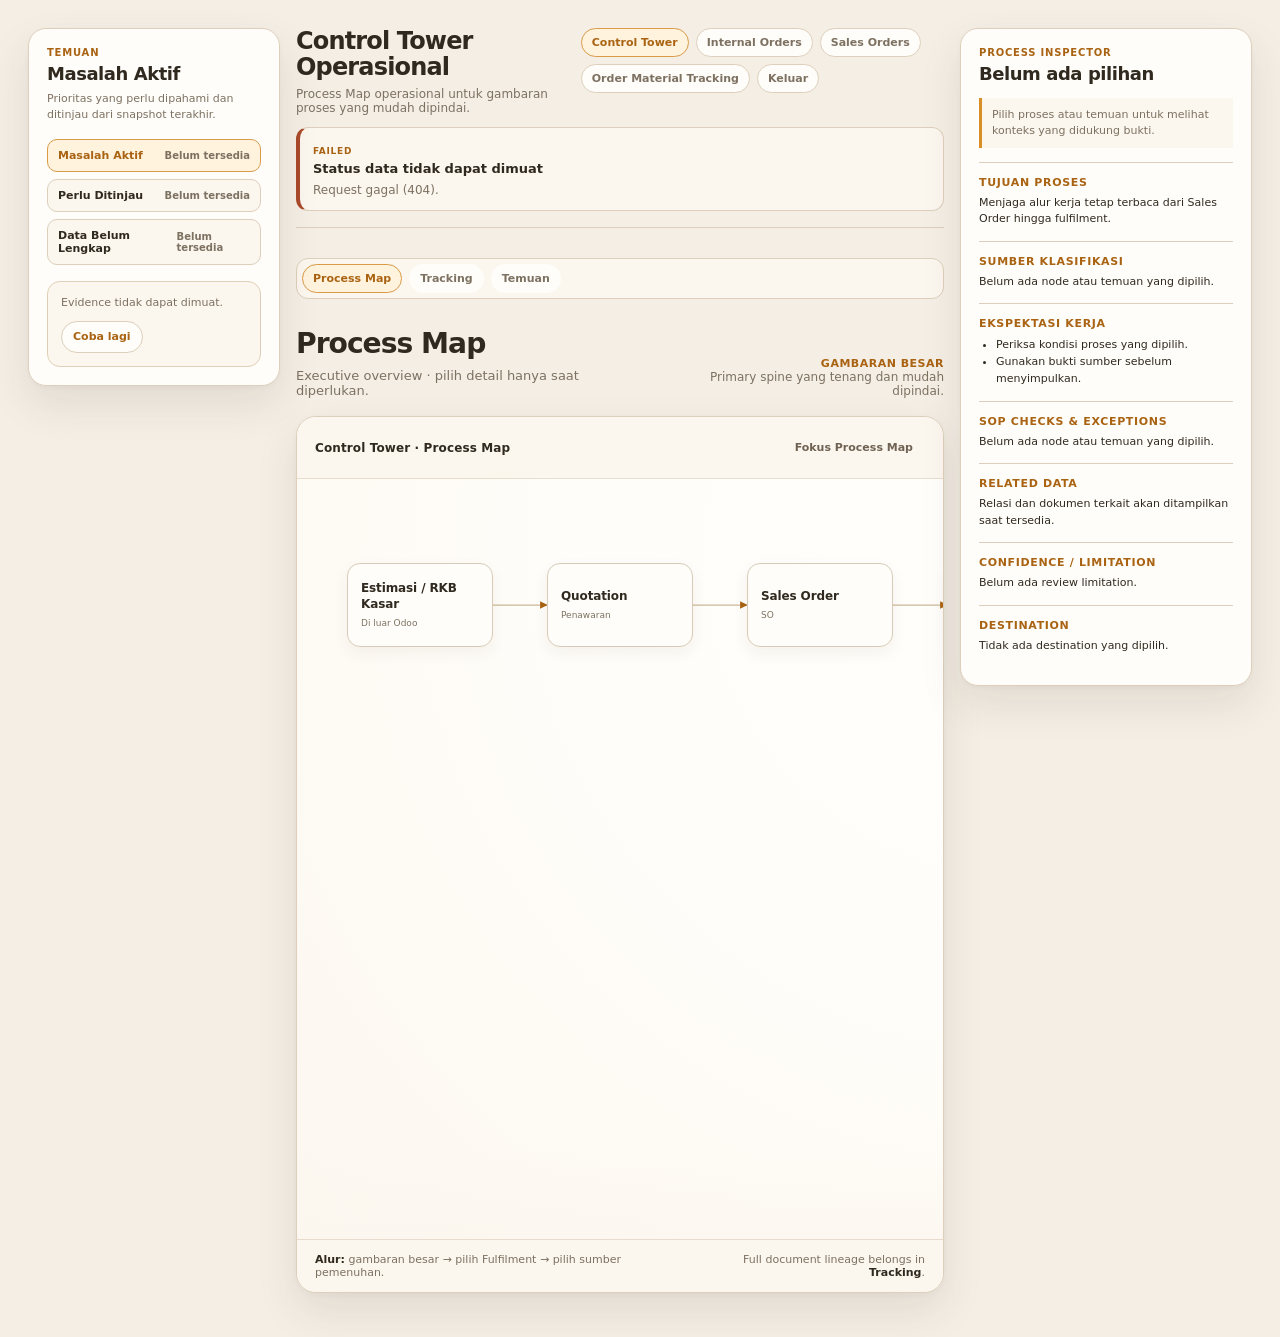
==== commit 496bb774: "feat: prepare Control Tower for office pilot" ====
--- a/src/static/dashboard/control-tower.html
+++ b/src/static/dashboard/control-tower.html
@@ -163,6 +163,7 @@
   .integrated-three-panel .node[role="button"] { cursor: pointer; }
   .integrated-three-panel .node[role="button"]:focus-visible { outline: 3px solid var(--amber); outline-offset: 3px; }
   .integrated-finding-list { display: grid; gap: 10px; }
+  .integrated-three-panel .integrated-finding-list { max-height: 460px; overflow: auto; }
   .integrated-finding-card--loading, .integrated-finding-card--empty, .integrated-finding-card--error { color: var(--muted); font-size: 11px; line-height: 1.45; }
   .integrated-finding-card[data-finding-id] { cursor: pointer; }
   .integrated-finding-card[data-finding-id]:hover, .integrated-finding-card[data-finding-id]:focus-visible, .integrated-finding-card.is-selected { border-color: var(--amber); background: var(--amber-pale); outline: none; }
@@ -182,6 +183,46 @@
     .integrated-three-panel > .inspector-panel { grid-column: 1; grid-row: auto; }
     .temuan-panel, .inspector-panel { position: static; }
   }
+  .control-tower-header { display: grid; grid-template-columns: 1fr; gap: 12px; }
+  .header-main { display: flex; align-items: flex-start; justify-content: space-between; gap: 18px; }
+  .control-tower-freshness { display: flex; align-items: flex-start; justify-content: space-between; gap: 16px; padding: 11px 13px; border: 1px solid var(--border); border-left: 4px solid var(--amber); border-radius: 12px; background: var(--surface-soft); }
+  .control-tower-freshness[data-state="STALE"] { border-left-color: #c77d1a; }
+  .control-tower-freshness[data-state="CRITICALLY_STALE"], .control-tower-freshness[data-state="FAILED"] { border-left-color: #a94b2b; }
+  .control-tower-freshness[data-state="REFRESHING"] { border-left-color: #5c7c9a; }
+  .control-tower-freshness-label { color: var(--amber-dark); font-size: 9px; font-weight: 850; letter-spacing: .08em; text-transform: uppercase; }
+  .control-tower-freshness-title { display: block; margin-top: 3px; font-size: 13px; font-weight: 800; }
+  .control-tower-freshness-details { margin: 3px 0 0; color: var(--muted); font-size: 10px; line-height: 1.45; }
+  .control-tower-refresh-button[hidden] { display: none; }
+  .control-tower-refresh-button { flex: 0 0 auto; border: 1px solid #d99b48; border-radius: 999px; padding: 7px 10px; color: var(--amber-dark); background: var(--amber-pale); font: inherit; font-size: 10px; font-weight: 800; cursor: pointer; }
+  .control-tower-refresh-button:disabled { cursor: wait; opacity: .6; }
+  .map-focus-control[aria-pressed="true"] { border-color: #d99b48; color: var(--amber-dark); background: var(--amber-pale); }
+  .integrated-three-panel.is-map-focus { grid-template-columns: minmax(0, 1fr); }
+  .integrated-three-panel.is-map-focus > .temuan-panel,
+  .integrated-three-panel.is-map-focus > .inspector-panel { display: none; }
+  .integrated-three-panel.is-map-focus > .control-tower-header,
+  .integrated-three-panel.is-map-focus > .view-navigation,
+  .integrated-three-panel.is-map-focus > #overviewView,
+  .integrated-three-panel.is-map-focus > #temuanView { grid-column: 1; }
+  .integrated-three-panel.is-map-focus .map-scroll { overflow-x: hidden; }
+  @media (min-width: 1800px) {
+    .integrated-three-panel:not(.is-map-focus) .map-scroll { overflow-x: hidden; }
+    .integrated-three-panel:not(.is-map-focus) .canvas { width: 1040px; }
+    .integrated-three-panel:not(.is-map-focus) .node { width: 132px; }
+    .integrated-three-panel:not(.is-map-focus) .node[data-key="estimate"] { left: 4px; }
+    .integrated-three-panel:not(.is-map-focus) .node[data-key="quotation"] { left: 155px; }
+    .integrated-three-panel:not(.is-map-focus) .node[data-key="sales-order"] { left: 306px; }
+    .integrated-three-panel:not(.is-map-focus) .node[data-key="fulfilment"] { left: 457px; }
+    .integrated-three-panel:not(.is-map-focus) .node[data-key="delivery"] { left: 608px; }
+    .integrated-three-panel:not(.is-map-focus) .node[data-key="invoice"] { left: 759px; }
+    .integrated-three-panel:not(.is-map-focus) .node[data-key="payment"] { left: 910px; }
+    .integrated-three-panel:not(.is-map-focus) .fulfilment-zone { left: 410px; width: 430px; }
+    .integrated-three-panel:not(.is-map-focus) .material-zone { left: 195px; width: 620px; }
+    .integrated-three-panel:not(.is-map-focus) .stock-journey-zone { left: 457px; }
+    .integrated-three-panel:not(.is-map-focus) .production-zone { left: 315px; width: 600px; }
+    .integrated-three-panel:not(.is-map-focus) .focus-note { left: 780px; width: 240px; }
+  }
+  @media (max-width: 700px) { .header-main, .control-tower-freshness { align-items: flex-start; flex-direction: column; } }
+  @media (prefers-reduced-motion: reduce) { .control-tower-freshness, .map-focus-control, .control-tower-refresh-button { transition: none !important; } }
 </style>
 </head>
 <body>
@@ -198,7 +239,7 @@
   <div id="integratedFindingList" class="integrated-finding-list" aria-live="polite">
     <div class="integrated-finding-card integrated-finding-card--loading" aria-label="Ringkasan temuan">Memuat temuan...</div>
   </div>
-</aside><header class="control-tower-header"><div><h1>Control Tower Operasional</h1><p>Process Map operasional untuk gambaran proses yang mudah dipindai.</p></div><div class="header-actions" aria-label="Navigasi dashboard"><a href="/dashboard/control-tower" aria-current="page">Control Tower</a><a href="/dashboard/internal-orders">Internal Orders</a><a href="/dashboard/sales-orders">Sales Orders</a><a href="/dashboard/internal-order-rekap">Order Material Tracking</a><a href="/logout">Keluar</a></div></header><nav class="view-navigation" aria-label="Bagian Control Tower"><a href="?view=overview">Process Map</a><a href="?view=tracking">Tracking</a><a href="?view=temuan">Temuan</a></nav>
+</aside><header class="control-tower-header"><div class="header-main"><div><h1>Control Tower Operasional</h1><p>Process Map operasional untuk gambaran proses yang mudah dipindai.</p></div><div class="header-actions" aria-label="Navigasi dashboard"><a href="/dashboard/control-tower" aria-current="page">Control Tower</a><a href="/dashboard/internal-orders">Internal Orders</a><a href="/dashboard/sales-orders">Sales Orders</a><a href="/dashboard/internal-order-rekap">Order Material Tracking</a><a href="/logout">Keluar</a></div></div><section class="control-tower-freshness" id="controlTowerFreshness" data-state="LOADING" aria-live="polite"><div><span class="control-tower-freshness-label" id="controlTowerFreshnessLabel">Status data</span><strong class="control-tower-freshness-title" id="controlTowerFreshnessTitle">Memeriksa freshness...</strong><p class="control-tower-freshness-details" id="controlTowerFreshnessDetails">Timestamp trusted snapshot akan ditampilkan setelah health berhasil dibaca.</p></div><button class="control-tower-refresh-button" id="controlTowerRefreshButton" type="button" hidden>Refresh sekarang</button></section></header><nav class="view-navigation" aria-label="Bagian Control Tower"><a href="?view=overview">Process Map</a><a href="?view=tracking">Tracking</a><a href="?view=temuan">Temuan</a></nav>
 <div id="overviewView">
   <header class="page-head">
     <div>
@@ -211,7 +252,7 @@
   <section class="shell" aria-label="Control Tower Process Map prototype">
     <div class="toolbar">
   <div class="toolbar-title">Control Tower · Process Map</div>
-  <button class="state-control back-control" id="overview-control" type="button" hidden>Kembali ke gambaran besar</button>
+  <div class="header-actions"><button class="state-control back-control" id="overview-control" type="button" hidden>Kembali ke gambaran besar</button><button class="state-control map-focus-control" id="map-focus-control" type="button" aria-pressed="false">Fokus Process Map</button></div>
 </div>
 <div class="map-viewport">
     <div class="map-scroll" tabindex="0" aria-label="Scrollable process map canvas">
@@ -314,6 +355,13 @@
   const overviewControl = document.querySelector('#overview-control');
   const mapScroll = document.querySelector('.map-scroll');
   const mapViewport = document.querySelector('.map-viewport');
+  const pageShell = document.querySelector('#controlTowerContent');
+  const mapFocusControl = document.querySelector('#map-focus-control');
+  const controlTowerFreshness = document.querySelector('#controlTowerFreshness');
+  const controlTowerFreshnessLabel = document.querySelector('#controlTowerFreshnessLabel');
+  const controlTowerFreshnessTitle = document.querySelector('#controlTowerFreshnessTitle');
+  const controlTowerFreshnessDetails = document.querySelector('#controlTowerFreshnessDetails');
+  const controlTowerRefreshButton = document.querySelector('#controlTowerRefreshButton');
   const fulfilmentControl = document.querySelector('[data-key="fulfilment"]');
   const focusNoteTitle = document.querySelector('#focus-note-title');
   const focusNoteCopy = document.querySelector('#focus-note-copy');
@@ -338,6 +386,8 @@
   let selectedFindingId = new URLSearchParams(window.location.search).get('selected_finding');
   let selectedProcessKey = new URLSearchParams(window.location.search).get('selected_process');
   let currentState = 'overview';
+  const controlTowerRefreshState = { health: null, refresh: null };
+  let idleResetTimer;
 
   const copy = {
     overview: ['Gambaran besar', 'Primary spine yang tenang dan mudah dipindai.'],
@@ -353,6 +403,87 @@
       .replaceAll('>', '&gt;')
       .replaceAll('"', '&quot;')
       .replaceAll("'", '&#39;');
+  }
+  function freshnessTime(value) {
+    if (!value) return 'belum tersedia';
+    const parsed = new Date(value);
+    return Number.isNaN(parsed.getTime()) ? String(value) : parsed.toLocaleString('id-ID');
+  }
+  function controlTowerFreshnessStatus(health, refresh) {
+    const attempt = health?.latest_refresh_attempt_status;
+    if (refresh?.active || (attempt === 'RUNNING' && !refresh?.stale_attempt)) return 'REFRESHING';
+    if (refresh?.candidate_pending || refresh?.stale_attempt || ['FAILED', 'ABORTED'].includes(attempt)) return 'FAILED';
+    return health?.freshness_classification?.state || health?.freshness || 'FAILED';
+  }
+  function renderControlTowerFreshness(health, refresh, error = '') {
+    if (error || !health) {
+      controlTowerFreshness.dataset.state = 'FAILED';
+      controlTowerFreshnessLabel.textContent = 'FAILED';
+      controlTowerFreshnessTitle.textContent = 'Status data tidak dapat dimuat';
+      controlTowerFreshnessDetails.textContent = error || 'Control Tower data service unavailable.';
+      controlTowerRefreshButton.hidden = true;
+      return;
+    }
+    const status = controlTowerFreshnessStatus(health, refresh);
+    const titles = {
+      CURRENT: 'Snapshot trusted masih current',
+      STALE: 'Snapshot trusted mulai tertinggal',
+      CRITICALLY_STALE: 'Snapshot trusted sangat tertinggal',
+      REFRESHING: 'Refresh sedang berjalan',
+      FAILED: 'Refresh terakhir gagal'
+    };
+    const trusted = health.latest_trusted_completed_at ? `Trusted snapshot selesai ${freshnessTime(health.latest_trusted_completed_at)}.` : 'Belum ada trusted snapshot yang selesai.';
+    const age = health.data_age_hours === null || health.data_age_hours === undefined ? '' : ` Umur data ${health.data_age_hours} jam.`;
+    const failure = health.latest_failure_message ? ` Refresh terakhir: ${health.latest_failure_message}` : '';
+    controlTowerFreshness.dataset.state = status;
+    controlTowerFreshnessLabel.textContent = status;
+    controlTowerFreshnessTitle.textContent = titles[status] || 'Status data tidak tersedia';
+    controlTowerFreshnessDetails.textContent = status === 'REFRESHING'
+      ? `${trusted} Snapshot trusted sebelumnya tetap ditampilkan.`
+      : status === 'FAILED'
+        ? `${trusted}${failure || (refresh?.candidate_pending ? ' Kandidat refresh menunggu publikasi atau recovery administrator.' : ' Periksa log administrator sebelum mencoba kembali.')}`
+        : `${trusted}${age}`;
+    controlTowerRefreshButton.hidden = !refresh?.can_refresh || status === 'REFRESHING';
+  }
+  async function fetchControlTowerJson(url, options = {}) {
+    const response = await fetch(url, { credentials: 'same-origin', headers: { Accept: 'application/json' }, ...options });
+    let payload = {};
+    try { payload = await response.json(); } catch {}
+    if (!response.ok) throw new Error(payload.detail || `Request gagal (${response.status}).`);
+    return payload;
+  }
+  async function loadControlTowerFreshness() {
+    const results = await Promise.allSettled([
+      fetchControlTowerJson('/api/control-tower/health'),
+      fetchControlTowerJson('/api/control-tower/refresh')
+    ]);
+    if (results[0].status === 'rejected') {
+      controlTowerRefreshState.health = null;
+      controlTowerRefreshState.refresh = results[1].status === 'fulfilled' ? results[1].value : null;
+      renderControlTowerFreshness(null, null, results[0].reason?.message || 'Control Tower data service unavailable.');
+      return false;
+    }
+    controlTowerRefreshState.health = results[0].value;
+    controlTowerRefreshState.refresh = results[1].status === 'fulfilled' ? results[1].value : null;
+    renderControlTowerFreshness(controlTowerRefreshState.health, controlTowerRefreshState.refresh);
+    return Boolean(controlTowerRefreshState.refresh?.active);
+  }
+  async function pollControlTowerRefresh(attempt = 0) {
+    const active = await loadControlTowerFreshness();
+    if (active && attempt < 20) window.setTimeout(() => pollControlTowerRefresh(attempt + 1), 3000);
+  }
+  async function requestControlTowerRefresh() {
+    controlTowerRefreshButton.disabled = true;
+    controlTowerRefreshState.refresh = { ...(controlTowerRefreshState.refresh || {}), active: true };
+    renderControlTowerFreshness(controlTowerRefreshState.health, controlTowerRefreshState.refresh);
+    try {
+      await fetchControlTowerJson('/api/control-tower/refresh', { method: 'POST' });
+      await pollControlTowerRefresh();
+    } catch (error) {
+      renderControlTowerFreshness(controlTowerRefreshState.health, { ...(controlTowerRefreshState.refresh || {}), active: false }, error.message);
+    } finally {
+      controlTowerRefreshButton.disabled = false;
+    }
   }
   function findingTime(value) {
     if (!value) return '-';
@@ -791,13 +922,15 @@
       else link.removeAttribute('aria-current');
     });
     categoryRows.forEach(row => row.addEventListener('click', () => {
-      selectedPresentationCategory = row.dataset.presentationCategory;
-      const url = new URL(window.location.href);
-      url.searchParams.set('presentation_category', selectedPresentationCategory);
-      url.searchParams.delete('selected_finding');
-      history.replaceState({}, '', url);
-      selectedFindingId = null;
-      loadFindings();
+      const category = row.dataset.presentationCategory;
+      const returnUrl = new URL(window.location.href);
+      returnUrl.searchParams.set('view', 'overview');
+      returnUrl.searchParams.set('presentation_category', category);
+      returnUrl.searchParams.delete('selected_finding');
+      const destination = new URL('/dashboard/control-tower/temuan', window.location.origin);
+      destination.searchParams.set('presentation_category', category);
+      destination.searchParams.set('return_to', `${returnUrl.pathname}${returnUrl.search}`);
+      window.location.assign(`${destination.pathname}${destination.search}`);
     }));
     loadFindings();
   }
@@ -895,6 +1028,13 @@
   }
   overviewControl.addEventListener('click', () => apply('overview'));
   fulfilmentControl.addEventListener('click', () => apply(currentState === 'overview' ? 'expanded' : 'overview'));
+  mapFocusControl.addEventListener('click', () => {
+    const focused = !pageShell.classList.contains('is-map-focus');
+    pageShell.classList.toggle('is-map-focus', focused);
+    mapFocusControl.setAttribute('aria-pressed', String(focused));
+    mapFocusControl.textContent = focused ? 'Kembali ke 3 panel' : 'Fokus Process Map';
+    requestAnimationFrame(() => { draw(); mapViewport.classList.toggle('has-overflow', mapScroll.scrollWidth > mapScroll.clientWidth + 1); });
+  });
   document.querySelector('[data-choice="manufacturing"]').addEventListener('click', () => apply('focused'));
   document.querySelector('[data-choice="stock"]').addEventListener('click', () => apply('stock-focused'));
   mapScroll.addEventListener('scroll', () => mapViewport.classList.toggle('has-scrolled', mapScroll.scrollLeft > 4));
@@ -973,8 +1113,15 @@
       || currentFindings[0];
     if (selected) selectFinding(selected);
   });
-  window.addEventListener('load', () => { apply('overview'); restoreSelectedProcess(); });
+  function armIdleReset() {
+    window.clearTimeout(idleResetTimer);
+    idleResetTimer = window.setTimeout(() => window.location.assign('/dashboard/control-tower?view=overview'), 120000);
+  }
+  ['pointerdown', 'keydown', 'scroll', 'touchstart'].forEach(eventName => window.addEventListener(eventName, armIdleReset, { passive: true }));
+  controlTowerRefreshButton.addEventListener('click', requestControlTowerRefresh);
+  window.addEventListener('load', () => { apply('overview'); restoreSelectedProcess(); armIdleReset(); });
   initializeView();
+  loadControlTowerFreshness();
 </script>
 </body>
 </html>
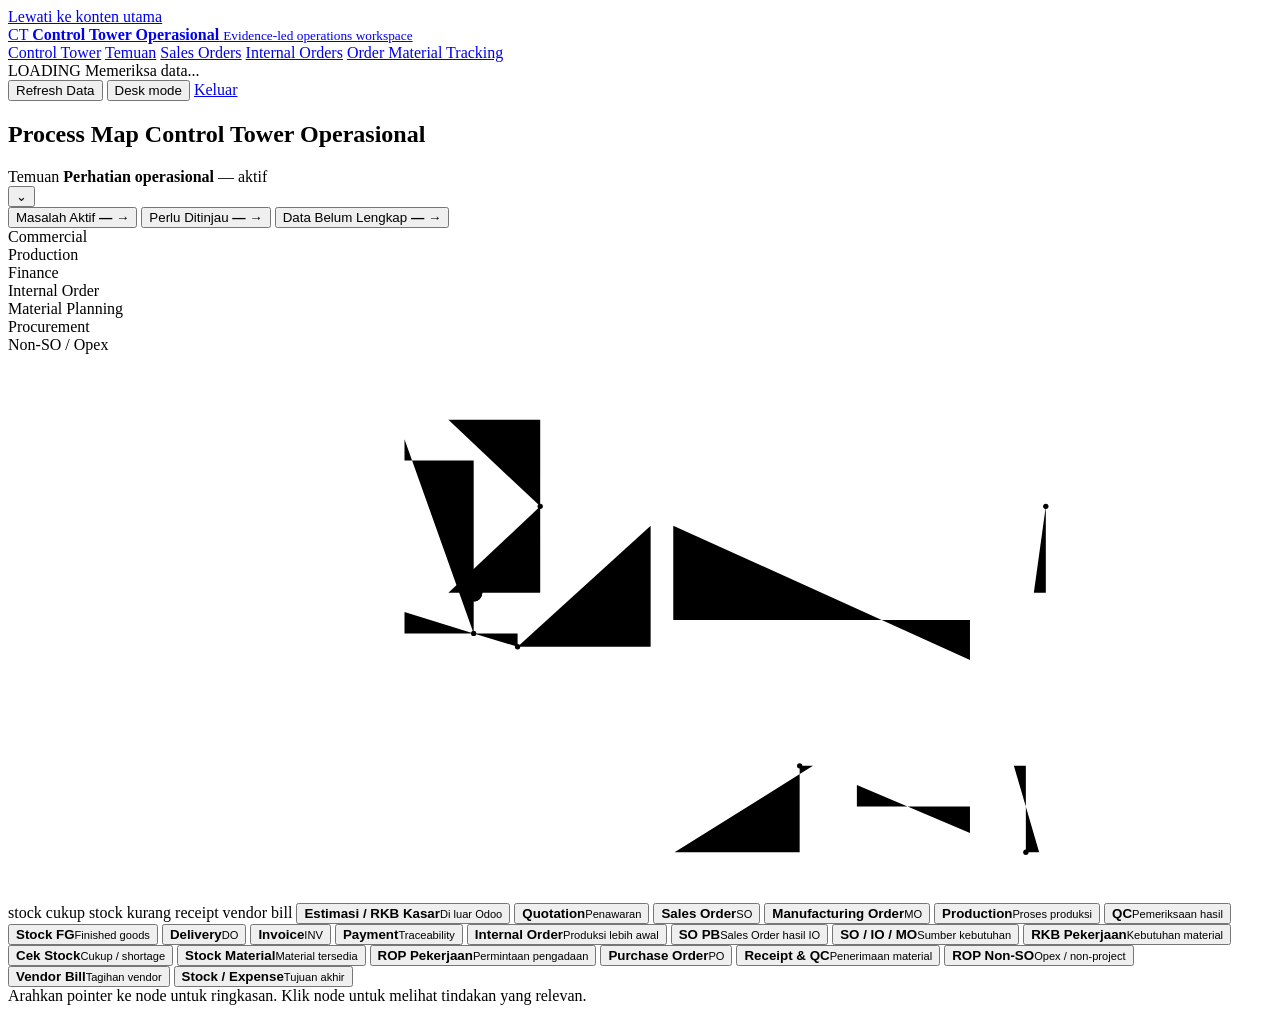
==== commit 30c69002: "feat(control-tower): stabilize immersive process map for office pilot" ====
--- a/src/static/dashboard/control-tower.html
+++ b/src/static/dashboard/control-tower.html
@@ -1,1127 +1,242 @@
-<!doctype html>
+<!DOCTYPE html>
+
 <html lang="id">
 <head>
-<meta charset="utf-8">
-<meta name="viewport" content="width=device-width, initial-scale=1">
-<link rel="stylesheet" href="/static/control-tower/control-tower.css?v=20260722-v03-final">
+<meta charset="utf-8"/>
+<meta content="width=device-width, initial-scale=1" name="viewport"/>
+<link href="/static/control-tower/control-tower.css?v=20260722-v03-final" rel="stylesheet"/>
+<link href="/static/dashboard/control-tower-shell.css?v=20260731-phase7-data-trust-1" rel="stylesheet"/>
 <title>Control Tower Operasional - Process Map</title>
-<style>
-  :root {
-    --page: #f4eee5;
-    --surface: #fffdf9;
-    --surface-soft: #fbf6ee;
-    --ink: #30291f;
-    --muted: #7d7161;
-    --line: #cbb895;
-    --line-soft: #d8c9b2;
-    --amber: #d98e26;
-    --amber-dark: #a96312;
-    --amber-pale: #fff3de;
-    --border: #ddcfbb;
-    --shadow: 0 18px 42px rgba(67, 48, 27, .10), 0 2px 6px rgba(67, 48, 27, .04);
-  }
-
-  * { box-sizing: border-box; }
-  body { margin: 0; background: var(--page); color: var(--ink); font-family: Inter, ui-sans-serif, system-ui, -apple-system, BlinkMacSystemFont, "Segoe UI", sans-serif; }
-  button { font: inherit; }
-
-  .app { max-width: 1600px; min-height: 100vh; margin: 0 auto; padding: 28px; }
-  .page-head { display: flex; align-items: end; justify-content: space-between; gap: 24px; margin: 0 0 18px; }
-  h1 { margin: 0; font-size: clamp(26px, 2.2vw, 32px); line-height: 1.1; letter-spacing: -.035em; }
-  .subhead { margin: 8px 0 0; font-size: 13px; color: var(--muted); }
-  .state-text { color: var(--muted); font-size: 12px; text-align: right; }
-  .state-text strong { display: block; color: var(--amber-dark); font-size: 11px; letter-spacing: .045em; text-transform: uppercase; }
-
-  .shell { overflow: hidden; border: 1px solid var(--border); border-radius: 20px; background: var(--surface); box-shadow: var(--shadow); }
-  .toolbar { display: flex; align-items: center; justify-content: space-between; gap: 20px; min-height: 62px; padding: 12px 18px; border-bottom: 1px solid #e8ddcd; background: var(--surface-soft); }
-  .toolbar-title { font-size: 12px; font-weight: 750; letter-spacing: .01em; }
-  .states { display: flex; flex-wrap: wrap; justify-content: end; gap: 7px; }
-  .state-control { appearance: none; cursor: pointer; border: 1px solid transparent; border-radius: 999px; padding: 7px 11px; color: #6f6252; background: transparent; font-size: 11px; font-weight: 650; transition: background .18s ease, color .18s ease, border-color .18s ease; }
-  .state-control:hover { border-color: #d9be94; background: #fffaf2; }
-  .state-control[aria-pressed="true"] { border-color: #d99b48; color: #7f470c; background: var(--amber-pale); }
-
-  .map-scroll { overflow-x: auto; overscroll-behavior-inline: contain; }
-  .map-scroll:focus-visible { outline: 2px solid var(--amber); outline-offset: -2px; }
-  .canvas { position: relative; width: 1420px; height: 760px; overflow: hidden; background: radial-gradient(circle at 51% 10%, #fffefa 0, #fffdf9 47%, #fcf7ef 100%); }
-  .canvas::after { content: ""; position: absolute; right: 0; bottom: 0; left: 0; height: 90px; pointer-events: none; background: linear-gradient(to bottom, transparent, rgba(251, 246, 238, .55)); }
-  svg { position: absolute; inset: 0; width: 100%; height: 100%; overflow: visible; pointer-events: none; z-index: 1; }
-  .route { fill: none; stroke: var(--line); stroke-width: 1.25; vector-effect: non-scaling-stroke; }
-  .route.support { stroke: #c7ad81; stroke-width: 1; stroke-dasharray: 3 5; }
-  .route.focus { stroke: var(--amber); stroke-width: 1.8; }
-  .motion { fill: none; stroke: #efb25b; stroke-width: 2.1; stroke-linecap: round; stroke-dasharray: 2 10; animation: journey 2.4s linear infinite; vector-effect: non-scaling-stroke; will-change: stroke-dashoffset; }
-  @keyframes journey { to { stroke-dashoffset: -24; } }
-  @media (prefers-reduced-motion: reduce) { .motion { animation: none; } .node, .choice { transition: none !important; } }
-
-  .node, .choice { position: absolute; z-index: 2; width: 146px; min-height: 84px; border: 1px solid #d8cab6; border-radius: 13px; background: var(--surface); box-shadow: 0 6px 16px rgba(54, 42, 25, .055); }
-  .node { appearance: none; color: inherit; font: inherit; text-align: left; cursor: pointer; display: flex; flex-direction: column; justify-content: center; padding: 13px; transition: opacity .2s ease, border-color .2s ease, box-shadow .2s ease, transform .2s ease; }
-  .node:focus-visible { outline: 3px solid var(--amber); outline-offset: 3px; }
-  .node strong, .choice strong { display: block; font-size: 12px; line-height: 1.28; letter-spacing: -.01em; }
-  .node small, .choice small { display: block; margin-top: 5px; color: var(--muted); font-size: 9px; line-height: 1.35; }
-  .node.fulfilment { border-color: #c97819; color: #2e1f0e; background: linear-gradient(150deg, #efbb68, #d98e26); }
-  .node.fulfilment small { color: rgba(46, 31, 14, .72); }
-  .node.active { border-color: var(--amber); box-shadow: 0 0 0 4px rgba(217, 142, 38, .13), 0 7px 18px rgba(128, 76, 18, .10); }
-  .node.dim { opacity: .30; }
-  .node[data-key="estimate"] { left: 50px; top: 84px; }
-  .node[data-key="quotation"] { left: 250px; top: 84px; }
-  .node[data-key="sales-order"] { left: 450px; top: 84px; }
-  .node[data-key="fulfilment"] { left: 650px; top: 84px; }
-  .node[data-key="delivery"] { left: 850px; top: 84px; }
-  .node[data-key="invoice"] { left: 1050px; top: 84px; }
-  .node[data-key="payment"] { left: 1250px; top: 84px; }
-
-  .branch-zone { position: absolute; z-index: 2; opacity: 0; pointer-events: none; transform: translateY(-6px); transition: opacity .2s ease, transform .2s ease; }
-  .canvas.is-expanded .fulfilment-zone,
-  .canvas.is-focused .fulfilment-zone,
-  .canvas.is-stock-focused .fulfilment-zone,
-  .canvas.is-expanded .material-zone,
-  .canvas.is-focused .material-zone,
-  .canvas.is-focused .production-zone,
-  .canvas.is-stock-focused .stock-journey-zone,
-  .canvas.is-stock-focused .production-zone { opacity: 1; pointer-events: auto; transform: translateY(0); }
-  .fulfilment-zone { left: 544px; top: 262px; width: 440px; padding: 14px; border: 1px dashed #cfb78d; border-radius: 16px; background: rgba(255, 253, 249, .86); }
-  .zone-label { display: flex; align-items: baseline; justify-content: space-between; gap: 12px; margin: 0 1px 11px; }
-  .zone-label h2 { margin: 0; font-size: 12px; letter-spacing: -.01em; }
-  .zone-label span { color: var(--amber-dark); font-size: 8px; font-weight: 800; letter-spacing: .07em; text-transform: uppercase; }
-  .choices { display: grid; grid-template-columns: 1fr 1fr; gap: 10px; }
-  .choice { position: static; width: auto; min-height: 88px; padding: 12px; text-align: left; cursor: pointer; transition: border-color .18s ease, box-shadow .18s ease, background .18s ease; }
-  .choice:hover, .choice:focus-visible { border-color: var(--amber); background: #fffaf1; outline: none; }
-  .choice.active { border-color: var(--amber); background: var(--amber-pale); box-shadow: 0 0 0 3px rgba(217, 142, 38, .10); }
-
-  .material-zone { left: 264px; top: 456px; width: 742px; padding: 14px 15px 15px; border: 1px solid #dfceb5; border-radius: 16px; background: rgba(251, 246, 237, .92); }
-  .material-flow { display: grid; grid-template-columns: repeat(5, 1fr); gap: 10px; }
-  .material-step { position: relative; min-height: 55px; padding: 10px; border: 1px solid #d9cbb8; border-radius: 10px; background: var(--surface); }
-  .material-step strong { display: block; font-size: 9px; line-height: 1.25; }
-  .material-step small { display: block; margin-top: 3px; color: var(--muted); font-size: 7.5px; }
-  .stock-journey-zone { left: 450px; top: 456px; width: 260px; padding: 14px 15px 15px; border: 1px solid #dfceb5; border-radius: 16px; background: rgba(251, 246, 237, .94); }
-  .stock-flow { display: grid; grid-template-columns: 1fr; }
-  .stock-step { min-height: 58px; padding: 11px; border: 1px solid #d9cbb8; border-radius: 10px; background: var(--surface); }
-  .stock-step strong { display: block; font-size: 9px; line-height: 1.25; }
-  .stock-step small { display: block; margin-top: 4px; color: var(--muted); font-size: 7.5px; line-height: 1.3; }
-  .production-zone { left: 378px; top: 604px; width: 628px; padding: 14px 15px 15px; border: 1px solid #d6bc93; border-radius: 16px; background: rgba(255, 250, 241, .96); }
-  .canvas.is-stock-focused .production-zone { top: 590px; }
-  .production-flow { display: grid; grid-template-columns: repeat(3, 1fr); gap: 28px; }
-  .production-step { min-height: 58px; padding: 11px; border: 1px solid #d9cbb8; border-radius: 10px; background: var(--surface); }
-  .production-step strong { display: block; font-size: 9px; line-height: 1.25; }
-  .production-step small { display: block; margin-top: 4px; color: var(--muted); font-size: 7.5px; line-height: 1.3; }
-  .focus-note { position: absolute; z-index: 3; left: 1040px; top: 280px; width: 276px; padding: 15px 16px; border: 1px solid #e1cfb4; border-radius: 14px; background: rgba(255, 250, 241, .94); color: var(--muted); opacity: 0; transform: translateY(-5px); transition: opacity .2s ease, transform .2s ease; box-shadow: 0 8px 22px rgba(67, 48, 27, .05); }
-  .focus-note::before { content: ""; position: absolute; top: 16px; left: -6px; width: 1px; height: 34px; background: var(--amber); }
-  .focus-note strong { display: block; color: var(--ink); font-size: 11px; }
-  .focus-note span { display: block; margin-top: 5px; font-size: 9px; line-height: 1.45; }
-  .canvas.is-focused .focus-note { opacity: 1; transform: none; }
-
-  .review-bar { display: flex; align-items: center; justify-content: space-between; gap: 20px; padding: 13px 18px; border-top: 1px solid #e8ddcd; background: var(--surface-soft); color: var(--muted); font-size: 11px; }
-  .review-bar strong { color: var(--ink); }
-  .tracking-note { text-align: right; }
-  @media (max-width: 700px) { .app { padding: 16px; } .page-head, .toolbar, .review-bar { align-items: flex-start; flex-direction: column; } .state-text, .tracking-note { text-align: left; } .states { justify-content: flex-start; } }
-  .map-scroll { position: relative; } .map-scroll::after { content: "Geser untuk melihat alur →"; display: none; position: absolute; right: 12px; top: 50%; z-index: 5; padding: 7px 10px; border: 1px solid #d9be94; border-radius: 999px; background: rgba(255, 253, 249, .94); color: var(--amber-dark); font-size: 10px; font-weight: 700; box-shadow: 0 5px 14px rgba(67, 48, 27, .08); pointer-events: none; } @media (max-width: 1100px) { .map-scroll.has-overflow::after { display: block; } } .route.reference { stroke: #bca27a; stroke-dasharray: 2 4; } .back-control[hidden] { display: none; } .control-tower-header { display:flex; align-items:flex-start; justify-content:space-between; gap:18px; margin:0 0 14px; padding-bottom:16px; border-bottom:1px solid var(--border); } .control-tower-header h1 { margin:0; font-size:24px; } .control-tower-header p { margin:6px 0 0; color:var(--muted); font-size:12px; } .header-actions, .view-navigation { display:flex; align-items:center; gap:7px; flex-wrap:wrap; } .header-actions a, .view-navigation a { border:1px solid var(--border); border-radius:999px; padding:7px 10px; color:var(--muted); background:var(--surface); font-size:11px; font-weight:700; text-decoration:none; } .header-actions a[aria-current="page"], .view-navigation a[aria-current="page"] { border-color:#d99b48; color:var(--amber-dark); background:var(--amber-pale); } .view-navigation { margin:0 0 14px; padding:5px; border:1px solid var(--border); border-radius:12px; background:var(--surface-soft); } .view-navigation a { border-color:transparent; } .skip-link { position:absolute; left:-9999px; } .skip-link:focus { left:12px; top:12px; z-index:20; padding:8px; background:var(--surface); }   .map-viewport { position: relative; }
-  .map-scroll::after { content: none !important; display: none !important; }
-  .scroll-cue { display: none; position: absolute; right: 12px; top: 50%; z-index: 5; padding: 7px 10px; border: 1px solid #d9be94; border-radius: 999px; background: rgba(255, 253, 249, .94); color: var(--amber-dark); font-size: 10px; font-weight: 700; box-shadow: 0 5px 14px rgba(67, 48, 27, .08); pointer-events: none; transform: translateY(-50%); }
-  @media (max-width: 1200px) { .map-viewport.has-overflow:not(.has-scrolled) .scroll-cue { display: block; } }
-
-  .temuan-view { padding: 22px; border: 1px solid var(--border); border-radius: 18px; background: var(--surface); box-shadow: var(--shadow); }
-  .temuan-head h1 { margin: 0; font-size: 24px; }
-  .temuan-head p { margin: 7px 0 0; color: var(--muted); font-size: 12px; }
-  .temuan-status { margin: 18px 0 0; color: var(--muted); font-size: 12px; }
-  .finding-list { display: grid; gap: 12px; margin-top: 18px; }
-  .finding-card { padding: 16px; border: 1px solid var(--border); border-radius: 14px; background: var(--surface-soft); }
-  .finding-category { color: var(--amber-dark); font-size: 10px; font-weight: 800; letter-spacing: .06em; text-transform: uppercase; }
-  .finding-card h2 { margin: 7px 0 0; font-size: 15px; }
-  .finding-summary { margin: 7px 0 14px; color: var(--muted); font-size: 12px; line-height: 1.45; }
-  .finding-card dl { display: grid; grid-template-columns: max-content 1fr; gap: 6px 12px; margin: 0; font-size: 11px; }
-  .finding-card dt { color: var(--muted); }
-  .finding-card dd { margin: 0; }
-  .finding-card a { color: var(--amber-dark); font-weight: 750; }
-  .finding-retry { margin-top: 12px; border: 1px solid var(--border); border-radius: 999px; padding: 7px 11px; color: var(--amber-dark); background: var(--surface); font: inherit; font-size: 11px; font-weight: 700; cursor: pointer; }
-  .finding-retry:focus-visible, .finding-card a:focus-visible { outline: 3px solid var(--amber); outline-offset: 3px; }
-  /* Phase A integrated three-panel shell: canonical Warm Amber direction, current Process Map remains the center source. */
-  .integrated-three-panel { max-width: 1680px; display: grid; grid-template-columns: 252px minmax(0, 1fr) 292px; gap: 16px; align-items: start; }
-  .integrated-three-panel > .control-tower-header,
-  .integrated-three-panel > .view-navigation,
-  .integrated-three-panel > #overviewView,
-  .integrated-three-panel > #temuanView { grid-column: 2; }
-  .integrated-three-panel > .temuan-panel { grid-column: 1; grid-row: 1 / span 4; }
-  .integrated-three-panel > .inspector-panel { grid-column: 3; grid-row: 1 / span 4; }
-  .temuan-panel, .inspector-panel { position: sticky; top: 18px; padding: 18px; border: 1px solid var(--border); border-radius: 18px; background: var(--surface); box-shadow: var(--shadow); }
-  .integrated-eyebrow { margin: 0 0 5px; color: var(--amber-dark); font-size: 10px; font-weight: 800; letter-spacing: .08em; text-transform: uppercase; }
-  .temuan-panel h2, .inspector-panel h2 { margin: 0; font-size: 18px; letter-spacing: -.025em; }
-  .panel-caption { margin: 7px 0 16px; color: var(--muted); font-size: 11px; line-height: 1.45; }
-  .finding-categories { display: grid; gap: 7px; margin-bottom: 16px; }
-  .finding-category-row { display: flex; align-items: center; justify-content: space-between; width: 100%; gap: 8px; padding: 9px 10px; border: 1px solid var(--border); border-radius: 10px; color: var(--text-soft); background: var(--surface-soft); font: inherit; font-size: 11px; font-weight: 700; text-align: left; cursor: pointer; }
-  .finding-category-row strong { color: var(--muted); font-size: 10px; }
-  .finding-category-row.is-active { border-color: #d99b48; color: var(--amber-dark); background: var(--amber-pale); }
-  .integrated-finding-card { padding: 13px; border: 1px solid #dfceb5; border-radius: 13px; background: var(--surface-soft); }
-  .integrated-finding-card .status-badge { display: inline-flex; padding: 4px 7px; border-radius: 999px; color: var(--amber-dark); background: var(--amber-pale); font-size: 9px; font-weight: 800; letter-spacing: .04em; text-transform: uppercase; }
-  .integrated-finding-card h3 { margin: 9px 0 0; font-size: 13px; }
-  .integrated-finding-card p { margin: 7px 0 12px; color: var(--muted); font-size: 11px; line-height: 1.45; }
-  .integrated-finding-card a { color: var(--amber-dark); font-size: 11px; font-weight: 800; }
-  .inspector-panel { min-height: 430px; }
-  .inspector-state { margin: 14px 0; padding: 9px 10px; border-left: 3px solid var(--amber); color: var(--muted); background: var(--surface-soft); font-size: 11px; line-height: 1.45; }
-  .inspector-section { padding: 13px 0; border-top: 1px solid var(--border); }
-  .inspector-section h3 { margin: 0 0 6px; font-size: 11px; color: var(--amber-dark); text-transform: uppercase; letter-spacing: .06em; }
-  .inspector-section p { margin: 0; color: var(--text-soft); font-size: 11px; line-height: 1.5; }
-  .inspector-section ul { margin: 0; padding-left: 17px; color: var(--text-soft); font-size: 11px; line-height: 1.55; }
-  .integrated-three-panel .node[role="button"] { cursor: pointer; }
-  .integrated-three-panel .node[role="button"]:focus-visible { outline: 3px solid var(--amber); outline-offset: 3px; }
-  .integrated-finding-list { display: grid; gap: 10px; }
-  .integrated-three-panel .integrated-finding-list { max-height: 460px; overflow: auto; }
-  .integrated-finding-card--loading, .integrated-finding-card--empty, .integrated-finding-card--error { color: var(--muted); font-size: 11px; line-height: 1.45; }
-  .integrated-finding-card[data-finding-id] { cursor: pointer; }
-  .integrated-finding-card[data-finding-id]:hover, .integrated-finding-card[data-finding-id]:focus-visible, .integrated-finding-card.is-selected { border-color: var(--amber); background: var(--amber-pale); outline: none; }
-  .integrated-finding-card .finding-document { display: inline-block; margin-top: 8px; color: var(--amber-dark); font-size: 11px; font-weight: 800; }
-  .integrated-finding-card .finding-retry { margin-top: 10px; }
-  .sales-order-finding-badge, .process-evidence-badge { display: block; width: max-content; max-width: 100%; margin-top: 7px; padding: 4px 7px; border: 1px solid rgba(125, 75, 14, .25); border-radius: 999px; color: #7f470c; background: #fff3de; font-size: 8px; font-weight: 800; line-height: 1; }
-  .sales-order-finding-badge[hidden], .process-evidence-badge[hidden] { display: none; }
-  .inspector-section summary { color: var(--amber-dark); cursor: pointer; font-size: 11px; font-weight: 750; }
-  .inspector-section pre { max-height: 180px; overflow: auto; margin: 9px 0 0; color: var(--muted); font: 10px/1.45 ui-monospace, SFMono-Regular, Consolas, monospace; white-space: pre-wrap; }
-  @media (max-width: 1200px) {
-    .integrated-three-panel { grid-template-columns: minmax(0, 1fr); }
-    .integrated-three-panel > .temuan-panel,
-    .integrated-three-panel > .control-tower-header,
-    .integrated-three-panel > .view-navigation,
-    .integrated-three-panel > #overviewView,
-    .integrated-three-panel > #temuanView,
-    .integrated-three-panel > .inspector-panel { grid-column: 1; grid-row: auto; }
-    .temuan-panel, .inspector-panel { position: static; }
-  }
-  .control-tower-header { display: grid; grid-template-columns: 1fr; gap: 12px; }
-  .header-main { display: flex; align-items: flex-start; justify-content: space-between; gap: 18px; }
-  .control-tower-freshness { display: flex; align-items: flex-start; justify-content: space-between; gap: 16px; padding: 11px 13px; border: 1px solid var(--border); border-left: 4px solid var(--amber); border-radius: 12px; background: var(--surface-soft); }
-  .control-tower-freshness[data-state="STALE"] { border-left-color: #c77d1a; }
-  .control-tower-freshness[data-state="CRITICALLY_STALE"], .control-tower-freshness[data-state="FAILED"] { border-left-color: #a94b2b; }
-  .control-tower-freshness[data-state="REFRESHING"] { border-left-color: #5c7c9a; }
-  .control-tower-freshness-label { color: var(--amber-dark); font-size: 9px; font-weight: 850; letter-spacing: .08em; text-transform: uppercase; }
-  .control-tower-freshness-title { display: block; margin-top: 3px; font-size: 13px; font-weight: 800; }
-  .control-tower-freshness-details { margin: 3px 0 0; color: var(--muted); font-size: 10px; line-height: 1.45; }
-  .control-tower-refresh-button[hidden] { display: none; }
-  .control-tower-refresh-button { flex: 0 0 auto; border: 1px solid #d99b48; border-radius: 999px; padding: 7px 10px; color: var(--amber-dark); background: var(--amber-pale); font: inherit; font-size: 10px; font-weight: 800; cursor: pointer; }
-  .control-tower-refresh-button:disabled { cursor: wait; opacity: .6; }
-  .map-focus-control[aria-pressed="true"] { border-color: #d99b48; color: var(--amber-dark); background: var(--amber-pale); }
-  .integrated-three-panel.is-map-focus { grid-template-columns: minmax(0, 1fr); }
-  .integrated-three-panel.is-map-focus > .temuan-panel,
-  .integrated-three-panel.is-map-focus > .inspector-panel { display: none; }
-  .integrated-three-panel.is-map-focus > .control-tower-header,
-  .integrated-three-panel.is-map-focus > .view-navigation,
-  .integrated-three-panel.is-map-focus > #overviewView,
-  .integrated-three-panel.is-map-focus > #temuanView { grid-column: 1; }
-  .integrated-three-panel.is-map-focus .map-scroll { overflow-x: hidden; }
-  @media (min-width: 1800px) {
-    .integrated-three-panel:not(.is-map-focus) .map-scroll { overflow-x: hidden; }
-    .integrated-three-panel:not(.is-map-focus) .canvas { width: 1040px; }
-    .integrated-three-panel:not(.is-map-focus) .node { width: 132px; }
-    .integrated-three-panel:not(.is-map-focus) .node[data-key="estimate"] { left: 4px; }
-    .integrated-three-panel:not(.is-map-focus) .node[data-key="quotation"] { left: 155px; }
-    .integrated-three-panel:not(.is-map-focus) .node[data-key="sales-order"] { left: 306px; }
-    .integrated-three-panel:not(.is-map-focus) .node[data-key="fulfilment"] { left: 457px; }
-    .integrated-three-panel:not(.is-map-focus) .node[data-key="delivery"] { left: 608px; }
-    .integrated-three-panel:not(.is-map-focus) .node[data-key="invoice"] { left: 759px; }
-    .integrated-three-panel:not(.is-map-focus) .node[data-key="payment"] { left: 910px; }
-    .integrated-three-panel:not(.is-map-focus) .fulfilment-zone { left: 410px; width: 430px; }
-    .integrated-three-panel:not(.is-map-focus) .material-zone { left: 195px; width: 620px; }
-    .integrated-three-panel:not(.is-map-focus) .stock-journey-zone { left: 457px; }
-    .integrated-three-panel:not(.is-map-focus) .production-zone { left: 315px; width: 600px; }
-    .integrated-three-panel:not(.is-map-focus) .focus-note { left: 780px; width: 240px; }
-  }
-  @media (max-width: 700px) { .header-main, .control-tower-freshness { align-items: flex-start; flex-direction: column; } }
-  @media (prefers-reduced-motion: reduce) { .control-tower-freshness, .map-focus-control, .control-tower-refresh-button { transition: none !important; } }
-</style>
 </head>
-<body>
-<a class="skip-link" href="#controlTowerContent">Lewati ke konten utama</a><main class="app control-tower-dashboard integrated-three-panel" id="controlTowerContent" tabindex="-1">
-<aside class="temuan-panel" aria-labelledby="integratedTemuanHeading">
-  <p class="integrated-eyebrow">Temuan</p>
-  <h2 id="integratedTemuanHeading">Masalah Aktif</h2>
-  <p class="panel-caption">Prioritas yang perlu dipahami dan ditinjau dari snapshot terakhir.</p>
-  <div class="finding-categories" aria-label="Kategori temuan">
-    <button class="finding-category-row is-active" id="activeFindingCategory" data-presentation-category="MASALAH_AKTIF" type="button" aria-pressed="true"><span>Masalah Aktif</span><strong>Memuat...</strong></button>
-    <button class="finding-category-row" id="reviewFindingCategory" data-presentation-category="PERLU_DITINJAU" type="button" aria-pressed="false"><span>Perlu Ditinjau</span><strong>Memuat...</strong></button>
-    <button class="finding-category-row" id="incompleteFindingCategory" data-presentation-category="DATA_BELUM_LENGKAP" type="button" aria-pressed="false"><span>Data Belum Lengkap</span><strong>Memuat...</strong></button>
-  </div>
-  <div id="integratedFindingList" class="integrated-finding-list" aria-live="polite">
-    <div class="integrated-finding-card integrated-finding-card--loading" aria-label="Ringkasan temuan">Memuat temuan...</div>
-  </div>
-</aside><header class="control-tower-header"><div class="header-main"><div><h1>Control Tower Operasional</h1><p>Process Map operasional untuk gambaran proses yang mudah dipindai.</p></div><div class="header-actions" aria-label="Navigasi dashboard"><a href="/dashboard/control-tower" aria-current="page">Control Tower</a><a href="/dashboard/internal-orders">Internal Orders</a><a href="/dashboard/sales-orders">Sales Orders</a><a href="/dashboard/internal-order-rekap">Order Material Tracking</a><a href="/logout">Keluar</a></div></div><section class="control-tower-freshness" id="controlTowerFreshness" data-state="LOADING" aria-live="polite"><div><span class="control-tower-freshness-label" id="controlTowerFreshnessLabel">Status data</span><strong class="control-tower-freshness-title" id="controlTowerFreshnessTitle">Memeriksa freshness...</strong><p class="control-tower-freshness-details" id="controlTowerFreshnessDetails">Timestamp trusted snapshot akan ditampilkan setelah health berhasil dibaca.</p></div><button class="control-tower-refresh-button" id="controlTowerRefreshButton" type="button" hidden>Refresh sekarang</button></section></header><nav class="view-navigation" aria-label="Bagian Control Tower"><a href="?view=overview">Process Map</a><a href="?view=tracking">Tracking</a><a href="?view=temuan">Temuan</a></nav>
-<div id="overviewView">
-  <header class="page-head">
-    <div>
-      <h1>Process Map</h1>
-      <p class="subhead">Executive overview · pilih detail hanya saat diperlukan.</p>
-    </div>
-    <div class="state-text"><strong id="state-name">Gambaran besar</strong><span id="state-description">Primary spine yang tenang dan mudah dipindai.</span></div>
-  </header>
-
-  <section class="shell" aria-label="Control Tower Process Map prototype">
-    <div class="toolbar">
-  <div class="toolbar-title">Control Tower · Process Map</div>
-  <div class="header-actions"><button class="state-control back-control" id="overview-control" type="button" hidden>Kembali ke gambaran besar</button><button class="state-control map-focus-control" id="map-focus-control" type="button" aria-pressed="false">Fokus Process Map</button></div>
-</div>
-<div class="map-viewport">
-    <div class="map-scroll" tabindex="0" aria-label="Scrollable process map canvas">
-      <div class="canvas" id="canvas">
-        <svg id="routes" aria-hidden="true">
-          <defs><marker id="arrow" markerWidth="6" markerHeight="6" refX="5.5" refY="3" orient="auto"><path d="M0,0 L6,3 L0,6 Z" fill="#a96312" /></marker></defs>
-        </svg>
-
-        <article class="node" data-key="estimate"><strong>Estimasi / RKB Kasar</strong><small>Di luar Odoo</small></article>
-        <article class="node" data-key="quotation"><strong>Quotation</strong><small>Penawaran</small></article>
-        <article class="node" data-key="sales-order" data-process-key="sales-order" role="button" tabindex="0" aria-label="Sales Order"><strong>Sales Order</strong><small>SO</small><span class="sales-order-finding-badge" id="salesOrderFindingBadge" hidden></span></article>
-        <button class="node fulfilment" data-key="fulfilment" type="button" aria-expanded="false" aria-controls="fulfilment-choices" aria-label="Tampilkan pilihan Fulfilment"><strong>Fulfilment</strong><small>MO atau From Stock / IO</small></button>
-        <article class="node" data-key="delivery"><strong>Delivery</strong><small>DO</small></article>
-        <article class="node" data-key="invoice"><strong>Invoice</strong><small>INV</small></article>
-        <article class="node" data-key="payment"><strong>Payment</strong><small>Traceability-only</small></article>
-
-        <section class="branch-zone fulfilment-zone" aria-label="Fulfilment sources">
-          <div class="zone-label"><h2>Sumber pemenuhan</h2><span>dua pilihan</span></div>
-          <div class="choices" id="fulfilment-choices">
-            <button class="choice" data-choice="manufacturing" data-process-key="manufacturing-order"><strong>Manufacturing Order</strong><small>Produksi dimulai setelah SO aktif</small><span class="process-evidence-badge" data-process-badge="manufacturing-order" hidden></span></button>
-            <button class="choice" data-choice="stock" data-process-key="internal-order"><strong>From Stock / Internal Order</strong><small>Barang tersedia; Internal Order opsional untuk produksi lebih awal</small><span class="process-evidence-badge" data-process-badge="internal-order" hidden></span></button>
-          </div>
-        </section>
-
-        <section class="branch-zone material-zone" aria-label="Kebutuhan Material supporting flow">
-          <div class="zone-label"><h2>Kebutuhan Material</h2><span>turunan dari Sales Order</span></div>
-          <div class="material-flow">
-            <div class="material-step"><strong>RKB Pekerjaan</strong><small>Kebutuhan item</small></div>
-            <div class="material-step"><strong>Cek Stock</strong><small>Cukup / shortage</small></div>
-            <div class="material-step"><strong>ROP</strong><small>Permintaan pengadaan</small></div>
-            <div class="material-step" data-process-key="material-purchase-order"><strong>Purchase Order</strong><small>Pengadaan material</small><span class="process-evidence-badge" data-process-badge="material-purchase-order" hidden></span></div>
-            <div class="material-step"><strong>Receipt &amp; QC</strong><small>Material diterima</small></div>
-          </div>
-        </section>
-        <section class="branch-zone stock-journey-zone" aria-label="Optional Internal Order production path">
-          <div class="zone-label"><h2>Internal Order</h2><span>opsional sebelum SO</span></div>
-          <div class="stock-flow">
-            <div class="stock-step"><strong>Internal Order</strong><small>Opsional untuk produksi lebih awal; bukan syarat From Stock</small></div>
-          </div>
-        </section>
-        <section class="branch-zone production-zone" aria-label="Production process">
-          <div class="zone-label"><h2>Proses Produksi</h2><span>material menjadi finished goods</span></div>
-          <div class="production-flow">
-            <div class="production-step"><strong>Stock Material</strong><small>Material tersedia untuk produksi</small></div>
-            <div class="production-step"><strong>Manufacture</strong><small>Proses produksi</small></div>
-            <div class="production-step"><strong>Finished Goods</strong><small>Barang jadi siap fulfilment</small></div>
-          </div>
-        </section>
-        <aside class="focus-note"><strong id="focus-note-title">Manufacturing Order journey</strong><span id="focus-note-copy">Hanya jalur ini yang dianimasikan. Dokumen lengkap dan hubungan detail tetap berada di Tracking.</span></aside>
-      </div>
-    </div>
-    <div class="scroll-cue" aria-hidden="true">Geser untuk melihat alur -&gt;</div>
-    </div>
-    <footer class="review-bar"><span><strong>Alur:</strong> gambaran besar → pilih Fulfilment → pilih sumber pemenuhan.</span><span class="tracking-note">Full document lineage belongs in <strong>Tracking</strong>.</span></footer>
-  </section>
-</div>
-
-  <section class="temuan-view" id="temuanView" aria-labelledby="temuanHeading" hidden>
-    <div class="temuan-head">
-      <h1 id="temuanHeading">Temuan</h1>
-      <p>Temuan aktif berbasis bukti langsung dari snapshot Odoo terakhir yang selesai.</p>
-    </div>
-    <div class="temuan-status" id="temuanStatus" role="status" aria-live="polite">Memuat Temuan...</div>
-    <div class="finding-list" id="findingList"></div>
-  </section>
-<aside class="inspector-panel" aria-labelledby="inspectorHeading">
-  <p class="integrated-eyebrow">Process Inspector</p>
-  <h2 id="inspectorHeading">Belum ada pilihan</h2>
-  <div class="inspector-state" id="inspectorState">Pilih proses atau temuan untuk melihat konteks yang didukung bukti.</div>
-  <section class="inspector-section"><h3>Tujuan proses</h3><p id="inspectorPurpose">Menjaga alur kerja tetap terbaca dari Sales Order hingga fulfilment.</p></section>
-  <section class="inspector-section"><h3>Sumber klasifikasi</h3><p id="inspectorClassification">Belum ada node atau temuan yang dipilih.</p></section>
-  <section class="inspector-section"><h3>Ekspektasi kerja</h3><ul id="inspectorExpected"><li>Periksa kondisi proses yang dipilih.</li><li>Gunakan bukti sumber sebelum menyimpulkan.</li></ul></section>
-  <section class="inspector-section"><h3>SOP checks &amp; exceptions</h3><p id="inspectorChecks">Belum ada node atau temuan yang dipilih.</p></section>
-  <section class="inspector-section"><h3>Related data</h3><p id="inspectorRelated">Relasi dan dokumen terkait akan ditampilkan saat tersedia.</p></section>
-  <section class="inspector-section"><h3>Confidence / limitation</h3><p id="inspectorConfidence">Belum ada review limitation.</p></section>
-  <section class="inspector-section"><h3>Destination</h3><p id="inspectorAction">Tidak ada destination yang dipilih.</p></section>
-  <details class="inspector-section" id="inspectorRawEvidence" hidden><summary>Bukti mentah (sekunder)</summary><pre id="inspectorRawEvidenceContent"></pre></details>
+<body data-ct-page="control-tower">
+<a class="skip-link" href="#controlTowerContent">Lewati ke konten utama</a>
+<main class="ct-immersive-page" id="controlTowerContent" tabindex="-1">
+<header class="ct-app-header" data-ct-shell-header="">
+<a class="ct-brand" href="/dashboard/control-tower">
+<span aria-hidden="true" class="ct-brand-mark">CT</span>
+<span class="ct-brand-copy">
+<strong>Control Tower Operasional</strong>
+<small>Evidence-led operations workspace</small>
+</span>
+</a>
+<nav aria-label="Navigasi utama" class="ct-primary-nav">
+<a data-ct-route="control-tower" href="/dashboard/control-tower">Control Tower</a>
+<a data-ct-route="temuan" href="/dashboard/control-tower/temuan">Temuan</a>
+<a data-ct-route="sales-orders" href="/dashboard/sales-orders">Sales Orders</a>
+<a data-ct-route="internal-orders" href="/dashboard/internal-orders">Internal Orders</a>
+<a data-ct-route="internal-order-rekap" href="/dashboard/internal-order-rekap">Order Material Tracking</a>
+</nav>
+<div class="ct-header-tools">
+<div aria-live="polite" class="ct-freshness-compact" data-ct-freshness="" data-state="LOADING" title="Memeriksa status data">
+<span class="ct-freshness-state" data-ct-freshness-state="">LOADING</span>
+<span class="ct-freshness-time" data-ct-freshness-time="">Memeriksa data...</span>
+</div>
+<button class="ct-refresh-compact" data-ct-refresh="" type="button">Refresh Data</button>
+<button aria-pressed="true" class="ct-mode-toggle" data-ct-mode-toggle="" type="button">Desk mode</button>
+<a class="ct-exit" href="/logout">Keluar</a>
+</div>
+</header>
+<section aria-labelledby="ctMapHeading" class="ct-map-stage" data-ct-map-stage="">
+<h1 class="ct-visually-hidden" id="ctMapHeading">Process Map Control Tower Operasional</h1>
+<section aria-labelledby="ctTemuanHeading" class="ct-floating-temuan is-collapsed" data-ct-temuan="">
+<div class="ct-floating-window-head">
+<div class="ct-temuan-title-wrap">
+<span class="ct-window-kicker">Temuan</span>
+<strong id="ctTemuanHeading">Perhatian operasional</strong>
+<span class="ct-temuan-compact-count" data-ct-active-summary="">— aktif</span>
+</div>
+<button aria-controls="ctTemuanBody" aria-expanded="false" aria-label="Buka ringkasan Temuan" class="ct-window-toggle" data-ct-temuan-toggle="" type="button">⌄</button>
+</div>
+<div class="ct-temuan-body" id="ctTemuanBody">
+<button class="ct-temuan-row" data-ct-category="MASALAH_AKTIF" type="button">
+<span>Masalah Aktif</span>
+<strong data-ct-category-count="MASALAH_AKTIF">—</strong>
+<span aria-hidden="true">→</span>
+</button>
+<button class="ct-temuan-row" data-ct-category="PERLU_DITINJAU" type="button">
+<span>Perlu Ditinjau</span>
+<strong data-ct-category-count="PERLU_DITINJAU">—</strong>
+<span aria-hidden="true">→</span>
+</button>
+<button class="ct-temuan-row" data-ct-category="DATA_BELUM_LENGKAP" type="button">
+<span>Data Belum Lengkap</span>
+<strong data-ct-category-count="DATA_BELUM_LENGKAP">—</strong>
+<span aria-hidden="true">→</span>
+</button>
+</div>
+</section>
+<aside aria-labelledby="ctInspectorTitle" class="ct-floating-inspector" data-ct-inspector="" hidden="">
+<div class="ct-floating-window-head">
+<div>
+<span class="ct-window-kicker">Proses terpilih</span>
+<h2 data-ct-inspector-title="" id="ctInspectorTitle">Proses</h2>
+</div>
+<button aria-label="Tutup detail proses" class="ct-window-close" data-ct-inspector-close="" type="button">×</button>
+</div>
+<div class="ct-inspector-body">
+<div aria-label="Ringkasan temuan proses" class="ct-inspector-counts">
+<button class="ct-inspector-count-row" data-ct-inspector-category="MASALAH_AKTIF" type="button">
+<span>Masalah Aktif</span>
+<strong data-ct-inspector-count="MASALAH_AKTIF">—</strong>
+<span aria-hidden="true">→</span>
+</button>
+<button class="ct-inspector-count-row" data-ct-inspector-category="PERLU_DITINJAU" type="button">
+<span>Perlu Ditinjau</span>
+<strong data-ct-inspector-count="PERLU_DITINJAU">—</strong>
+<span aria-hidden="true">→</span>
+</button>
+<button class="ct-inspector-count-row" data-ct-inspector-category="DATA_BELUM_LENGKAP" type="button">
+<span>Data Belum Lengkap</span>
+<strong data-ct-inspector-count="DATA_BELUM_LENGKAP">—</strong>
+<span aria-hidden="true">→</span>
+</button>
+</div>
+<section aria-labelledby="ctPrimarySignalHeading" class="ct-primary-signal">
+<span class="ct-window-kicker" id="ctPrimarySignalHeading">Sinyal utama</span>
+<p data-ct-primary-signal="">Tidak ada sinyal utama yang perlu ditampilkan.</p>
+</section>
+<button class="ct-primary-action" data-ct-open-documents="" type="button">Buka Temuan proses ini</button>
+</div>
 </aside>
+<div aria-live="polite" class="ct-hover-preview" data-ct-hover-preview="" hidden="" role="status">
+<strong data-ct-preview-title="">Proses</strong>
+<div><span>Masalah Aktif</span><b data-ct-preview-count="MASALAH_AKTIF">—</b></div>
+<div><span>Perlu Ditinjau</span><b data-ct-preview-count="PERLU_DITINJAU">—</b></div>
+<div><span>Data Belum Lengkap</span><b data-ct-preview-count="DATA_BELUM_LENGKAP">—</b></div>
+</div>
+<div aria-label="Process Map dapat digeser secara horizontal" class="ct-map-scroll" data-ct-map-scroll="" tabindex="0">
+<div class="ct-process-canvas" data-ct-process-canvas="">
+<div class="ct-lane-label" style="--ct-lane-y: 70px">Commercial</div>
+<div class="ct-lane-label" style="--ct-lane-y: 200px">Production</div>
+<div class="ct-lane-label" style="--ct-lane-y: 330px">Finance</div>
+<div class="ct-lane-label" style="--ct-lane-y: 330px; --ct-lane-x: 420px">Internal Order</div>
+<div class="ct-lane-label" style="--ct-lane-y: 460px">Material Planning</div>
+<div class="ct-lane-label" style="--ct-lane-y: 590px">Procurement</div>
+<div class="ct-lane-label" style="--ct-lane-y: 720px">Non-SO / Opex</div>
+<svg aria-hidden="true" class="ct-connectors" viewbox="0 0 1900 820">
+<defs>
+<marker id="ctArrow" markerheight="7" markerunits="strokeWidth" markerwidth="7" orient="auto" refx="6" refy="3.5">
+<path d="M0,0 L7,3.5 L0,7 Z" fill="context-stroke"></path>
+</marker>
+</defs>
+<!-- Main commercial / production / finance route -->
+<path class="ct-connector" data-edge-id="estimate-quotation" d="M302 99 H340" data-routes="normal" marker-end="url(#ctArrow)"></path>
+<path class="ct-connector" data-edge-id="quotation-sales-order" d="M472 99 H530" data-routes="normal" marker-end="url(#ctArrow)"></path>
+<path class="ct-connector" data-edge-id="sales-order-mo-trunk" d="M662 99 H800 V229" data-routes="normal"></path>
+<path class="ct-connector" data-edge-id="internal-order-mo-trunk" d="M662 359 H800 V229" data-routes="internal"></path>
+<path class="ct-connector" data-edge-id="mo-entry" d="M800 229 H900" data-routes="normal internal" marker-end="url(#ctArrow)"></path>
+<circle class="ct-junction" cx="800" cy="229" data-routes="normal internal" r="4"></circle>
+<path class="ct-connector" data-edge-id="mo-production" d="M1032 229 H1070" data-routes="normal internal material procurement" marker-end="url(#ctArrow)"></path>
+<path class="ct-connector" data-edge-id="production-qc" d="M1202 229 H1240" data-routes="normal internal material procurement" marker-end="url(#ctArrow)"></path>
+<path class="ct-connector" data-edge-id="qc-stock-fg" d="M1372 229 H1410" data-routes="normal internal material procurement" marker-end="url(#ctArrow)"></path>
+<path class="ct-connector" data-edge-id="stock-fg-delivery" d="M1542 229 H1580" data-routes="normal internal" marker-end="url(#ctArrow)"></path>
+<path class="ct-connector" data-edge-id="stock-fg-so-pb" d="M1476 258 V330" data-routes="internal" marker-end="url(#ctArrow)"></path>
+<path class="ct-connector" data-edge-id="so-pb-delivery-return" d="M1542 359 H1560 V229" data-routes="internal"></path>
+<circle class="ct-junction" cx="1560" cy="229" data-routes="normal internal" r="4"></circle>
+<path class="ct-connector" data-edge-id="delivery-invoice" d="M1646 258 V330" data-routes="normal internal" marker-end="url(#ctArrow)"></path>
+<path class="ct-connector" data-edge-id="invoice-payment" d="M1712 359 H1750" data-routes="normal internal" marker-end="url(#ctArrow)"></path>
+<!-- SO / IO / MO to material planning. One deliberate bridge crosses the IO-to-MO trunk. -->
+<path class="ct-bridge-halo" d="M700 346 A13 13 0 0 1 713 359 A13 13 0 0 1 700 372"></path>
+<path class="ct-connector" data-edge-id="sales-order-material-source" d="M596 128 V160 H700 V346 A13 13 0 0 1 713 359 A13 13 0 0 1 700 372 V420" data-routes="material"></path>
+<path class="ct-connector" data-edge-id="internal-order-material-source" d="M596 388 V420 H700" data-routes="material"></path>
+<circle class="ct-junction" cx="700" cy="420" data-routes="material" r="4"></circle>
+<path class="ct-connector" data-edge-id="material-source-corridor" d="M700 420 H766 V440" data-routes="material"></path>
+<path class="ct-connector" data-edge-id="mo-material-source-return" d="M966 258 V440 H810 V440 H766" data-routes="material"></path>
+<circle class="ct-junction" cx="766" cy="440" data-routes="material" r="4"></circle>
+<path class="ct-connector" data-edge-id="material-source-entry" d="M766 440 V460" data-routes="material" marker-end="url(#ctArrow)"></path>
+<!-- Material availability and procurement -->
+<path class="ct-connector" data-edge-id="material-source-rkb" d="M832 489 H870" data-routes="material procurement" marker-end="url(#ctArrow)"></path>
+<path class="ct-connector" data-edge-id="rkb-stock-check" d="M1002 489 H1040" data-routes="material procurement" marker-end="url(#ctArrow)"></path>
+<path class="ct-connector" data-edge-id="stock-check-stock-material" d="M1172 489 H1380" data-routes="material" marker-end="url(#ctArrow)"></path>
+<path class="ct-connector" data-edge-id="stock-check-rop" d="M1106 518 V590" data-routes="procurement" marker-end="url(#ctArrow)"></path>
+<path class="ct-connector" data-edge-id="rop-purchase-order" d="M1172 619 H1210" data-routes="procurement" marker-end="url(#ctArrow)"></path>
+<path class="ct-connector" data-edge-id="purchase-order-receipt" d="M1342 619 H1380" data-routes="procurement nonso" marker-end="url(#ctArrow)"></path>
+<path class="ct-connector" data-edge-id="receipt-stock-material" d="M1446 590 V518" data-routes="procurement" marker-end="url(#ctArrow)"></path>
+<path class="ct-connector" data-edge-id="stock-material-mo" d="M1446 460 V400 H1000 V258" data-routes="material procurement" marker-end="url(#ctArrow)"></path>
+<!-- Shared PO for non-SO / Opex -->
+<path class="ct-connector" data-edge-id="rop-nonso-purchase-order" d="M1002 749 H1190 V619 H1210" data-routes="nonso" marker-end="url(#ctArrow)"></path>
+<circle class="ct-junction" cx="1190" cy="619" data-routes="procurement nonso" r="4"></circle>
+<path class="ct-connector" data-edge-id="purchase-order-vendor-bill" d="M1276 648 V680 H1446 V720" data-routes="nonso" marker-end="url(#ctArrow)"></path>
+<path class="ct-connector" data-edge-id="receipt-stock-expense" d="M1512 619 H1530 V749 H1550" data-routes="nonso"></path>
+<path class="ct-connector" data-edge-id="vendor-bill-stock-expense" d="M1512 749 H1550" data-routes="nonso" marker-end="url(#ctArrow)"></path>
+<circle class="ct-junction" cx="1530" cy="749" data-routes="nonso" r="4"></circle>
+</svg>
+<span class="ct-route-label" data-routes="material" style="left: 1205px; top: 465px">stock cukup</span>
+<span class="ct-route-label" data-routes="procurement" style="left: 1075px; top: 536px">stock kurang</span>
+<span class="ct-route-label" data-routes="procurement nonso" style="left: 1370px; top: 554px">receipt</span>
+<span class="ct-route-label" data-routes="nonso" style="left: 1320px; top: 667px">vendor bill</span>
+<button class="ct-map-node" data-ct-process-node="" data-process-key="estimate" data-route-focus="normal" data-routes="normal" style="--ct-node-x: 170px; --ct-node-y: 70px" type="button">
+<strong>Estimasi / RKB Kasar</strong><small>Di luar Odoo</small><span aria-hidden="true" class="ct-node-signals"></span>
+</button>
+<button class="ct-map-node" data-ct-process-node="" data-process-key="quotation" data-route-focus="normal" data-routes="normal" style="--ct-node-x: 340px; --ct-node-y: 70px" type="button">
+<strong>Quotation</strong><small>Penawaran</small><span aria-hidden="true" class="ct-node-signals"></span>
+</button>
+<button class="ct-map-node" data-ct-process-node="" data-process-key="sales-order" data-route-focus="normal" data-routes="normal material" style="--ct-node-x: 530px; --ct-node-y: 70px" type="button">
+<strong>Sales Order</strong><small>SO</small><span aria-hidden="true" class="ct-node-signals"></span>
+</button>
+<button class="ct-map-node" data-ct-process-node="" data-process-key="manufacturing-order" data-route-focus="normal" data-routes="normal internal material procurement" style="--ct-node-x: 900px; --ct-node-y: 200px" type="button">
+<strong>Manufacturing Order</strong><small>MO</small><span aria-hidden="true" class="ct-node-signals"></span>
+</button>
+<button class="ct-map-node" data-ct-process-node="" data-process-key="production" data-route-focus="normal" data-routes="normal internal material procurement" style="--ct-node-x: 1070px; --ct-node-y: 200px" type="button">
+<strong>Production</strong><small>Proses produksi</small><span aria-hidden="true" class="ct-node-signals"></span>
+</button>
+<button class="ct-map-node" data-ct-process-node="" data-process-key="quality-control" data-route-focus="normal" data-routes="normal internal material procurement" style="--ct-node-x: 1240px; --ct-node-y: 200px" type="button">
+<strong>QC</strong><small>Pemeriksaan hasil</small><span aria-hidden="true" class="ct-node-signals"></span>
+</button>
+<button class="ct-map-node" data-ct-process-node="" data-process-key="stock-finished-goods" data-route-focus="normal" data-routes="normal internal" style="--ct-node-x: 1410px; --ct-node-y: 200px" type="button">
+<strong>Stock FG</strong><small>Finished goods</small><span aria-hidden="true" class="ct-node-signals"></span>
+</button>
+<button class="ct-map-node" data-ct-process-node="" data-process-key="delivery" data-route-focus="normal" data-routes="normal internal" style="--ct-node-x: 1580px; --ct-node-y: 200px" type="button">
+<strong>Delivery</strong><small>DO</small><span aria-hidden="true" class="ct-node-signals"></span>
+</button>
+<button class="ct-map-node" data-ct-process-node="" data-process-key="invoice" data-route-focus="normal" data-routes="normal internal" style="--ct-node-x: 1580px; --ct-node-y: 330px" type="button">
+<strong>Invoice</strong><small>INV</small><span aria-hidden="true" class="ct-node-signals"></span>
+</button>
+<button class="ct-map-node" data-ct-process-node="" data-process-key="payment" data-route-focus="normal" data-routes="normal internal" style="--ct-node-x: 1750px; --ct-node-y: 330px" type="button">
+<strong>Payment</strong><small>Traceability</small><span aria-hidden="true" class="ct-node-signals"></span>
+</button>
+<button class="ct-map-node" data-ct-process-node="" data-process-key="internal-order" data-route-focus="internal" data-routes="internal material" style="--ct-node-x: 530px; --ct-node-y: 330px" type="button">
+<strong>Internal Order</strong><small>Produksi lebih awal</small><span aria-hidden="true" class="ct-node-signals"></span>
+</button>
+<button class="ct-map-node" data-ct-process-node="" data-process-key="so-pb" data-route-focus="internal" data-routes="internal" style="--ct-node-x: 1410px; --ct-node-y: 330px" type="button">
+<strong>SO PB</strong><small>Sales Order hasil IO</small><span aria-hidden="true" class="ct-node-signals"></span>
+</button>
+<button class="ct-map-node" data-ct-process-node="" data-process-key="material-source" data-route-focus="material" data-routes="material" style="--ct-node-x: 700px; --ct-node-y: 460px" type="button">
+<strong>SO / IO / MO</strong><small>Sumber kebutuhan</small><span aria-hidden="true" class="ct-node-signals"></span>
+</button>
+<button class="ct-map-node" data-ct-process-node="" data-process-key="rkb-pekerjaan" data-route-focus="material" data-routes="material procurement" style="--ct-node-x: 870px; --ct-node-y: 460px" type="button">
+<strong>RKB Pekerjaan</strong><small>Kebutuhan material</small><span aria-hidden="true" class="ct-node-signals"></span>
+</button>
+<button class="ct-map-node" data-ct-process-node="" data-process-key="stock-check" data-route-focus="material" data-routes="material procurement" style="--ct-node-x: 1040px; --ct-node-y: 460px" type="button">
+<strong>Cek Stock</strong><small>Cukup / shortage</small><span aria-hidden="true" class="ct-node-signals"></span>
+</button>
+<button class="ct-map-node" data-ct-process-node="" data-process-key="stock-material" data-route-focus="material" data-routes="material procurement" style="--ct-node-x: 1380px; --ct-node-y: 460px" type="button">
+<strong>Stock Material</strong><small>Material tersedia</small><span aria-hidden="true" class="ct-node-signals"></span>
+</button>
+<button class="ct-map-node" data-ct-process-node="" data-process-key="rop-pekerjaan" data-route-focus="procurement" data-routes="procurement" style="--ct-node-x: 1040px; --ct-node-y: 590px" type="button">
+<strong>ROP Pekerjaan</strong><small>Permintaan pengadaan</small><span aria-hidden="true" class="ct-node-signals"></span>
+</button>
+<button class="ct-map-node" data-ct-process-node="" data-process-key="material-purchase-order" data-route-focus="procurement" data-routes="procurement nonso" style="--ct-node-x: 1210px; --ct-node-y: 590px" type="button">
+<strong>Purchase Order</strong><small>PO</small><span aria-hidden="true" class="ct-node-signals"></span>
+</button>
+<button class="ct-map-node" data-ct-process-node="" data-process-key="receipt-qc" data-route-focus="procurement" data-routes="procurement nonso" style="--ct-node-x: 1380px; --ct-node-y: 590px" type="button">
+<strong>Receipt &amp; QC</strong><small>Penerimaan material</small><span aria-hidden="true" class="ct-node-signals"></span>
+</button>
+<button class="ct-map-node" data-ct-process-node="" data-process-key="rop-non-so" data-route-focus="nonso" data-routes="nonso" style="--ct-node-x: 870px; --ct-node-y: 720px" type="button">
+<strong>ROP Non-SO</strong><small>Opex / non-project</small><span aria-hidden="true" class="ct-node-signals"></span>
+</button>
+<button class="ct-map-node" data-ct-process-node="" data-process-key="vendor-bill" data-route-focus="nonso" data-routes="nonso" style="--ct-node-x: 1380px; --ct-node-y: 720px" type="button">
+<strong>Vendor Bill</strong><small>Tagihan vendor</small><span aria-hidden="true" class="ct-node-signals"></span>
+</button>
+<button class="ct-map-node" data-ct-process-node="" data-process-key="stock-expense" data-route-focus="nonso" data-routes="nonso" style="--ct-node-x: 1550px; --ct-node-y: 720px" type="button">
+<strong>Stock / Expense</strong><small>Tujuan akhir</small><span aria-hidden="true" class="ct-node-signals"></span>
+</button>
+</div>
+</div>
+<div class="ct-map-scroll-cue" data-ct-scroll-cue="" hidden="">Geser untuk melihat proses berikutnya →</div>
+<div aria-live="polite" class="ct-map-status" data-ct-map-status="">Arahkan pointer ke node untuk ringkasan. Klik node untuk melihat tindakan yang relevan.</div>
+</section>
 </main>
-
-<script>
-  const canvas = document.querySelector('#canvas');
-  const svg = document.querySelector('#routes');
-  const nodes = [...document.querySelectorAll('.node')];
-  const inspectorHeading = document.querySelector('#inspectorHeading');
-  const inspectorState = document.querySelector('#inspectorState');
-  const inspectorPurpose = document.querySelector('#inspectorPurpose');
-  const inspectorChecks = document.querySelector('#inspectorChecks');
-  const inspectorRelated = document.querySelector('#inspectorRelated');
-  const inspectorClassification = document.querySelector('#inspectorClassification');
-  const inspectorExpected = document.querySelector('#inspectorExpected');
-  const inspectorConfidence = document.querySelector('#inspectorConfidence');
-  const inspectorAction = document.querySelector('#inspectorAction');
-  const inspectorRawEvidence = document.querySelector('#inspectorRawEvidence');
-  const inspectorRawEvidenceContent = document.querySelector('#inspectorRawEvidenceContent');
-  const choices = [...document.querySelectorAll('.choice')];
-  const processElements = [...document.querySelectorAll('.node, .choice, .material-step')];
-  const stateName = document.querySelector('#state-name');
-  const stateDescription = document.querySelector('#state-description');
-  const overviewControl = document.querySelector('#overview-control');
-  const mapScroll = document.querySelector('.map-scroll');
-  const mapViewport = document.querySelector('.map-viewport');
-  const pageShell = document.querySelector('#controlTowerContent');
-  const mapFocusControl = document.querySelector('#map-focus-control');
-  const controlTowerFreshness = document.querySelector('#controlTowerFreshness');
-  const controlTowerFreshnessLabel = document.querySelector('#controlTowerFreshnessLabel');
-  const controlTowerFreshnessTitle = document.querySelector('#controlTowerFreshnessTitle');
-  const controlTowerFreshnessDetails = document.querySelector('#controlTowerFreshnessDetails');
-  const controlTowerRefreshButton = document.querySelector('#controlTowerRefreshButton');
-  const fulfilmentControl = document.querySelector('[data-key="fulfilment"]');
-  const focusNoteTitle = document.querySelector('#focus-note-title');
-  const focusNoteCopy = document.querySelector('#focus-note-copy');
-  const overviewView = document.querySelector('#overviewView');
-  const temuanView = document.querySelector('#temuanView');
-  const temuanStatus = document.querySelector('#temuanStatus');
-  const findingList = document.querySelector('#findingList');
-  const viewNavigationLinks = [...document.querySelectorAll('.view-navigation a')];  const integratedFindingList = document.querySelector('#integratedFindingList');
-  const activeFindingCategory = document.querySelector('#activeFindingCategory strong');
-  const reviewFindingCategory = document.querySelector('#reviewFindingCategory strong');
-  const incompleteFindingCategory = document.querySelector('#incompleteFindingCategory strong');
-  const categoryRows = [...document.querySelectorAll('[data-presentation-category]')];
-  const findingBadge = document.querySelector('#salesOrderFindingBadge');
-  const findingFilters = Object.freeze({ affected_model: 'sale.order', category: 'DATA_BELUM_LENGKAP', rule_code: 'DH2-SALES-001' });
-  const findingPageSize = 200;
-  let currentFindings = [];
-  let findingsTotal = 0;
-  let findingLoadMoreError = '';
-  let findingLoadingMore = false;
-  let selectedPresentationCategory = new URLSearchParams(window.location.search).get('presentation_category') || 'MASALAH_AKTIF';
-  let currentEvidence = null;
-  let selectedFindingId = new URLSearchParams(window.location.search).get('selected_finding');
-  let selectedProcessKey = new URLSearchParams(window.location.search).get('selected_process');
-  let currentState = 'overview';
-  const controlTowerRefreshState = { health: null, refresh: null };
-  let idleResetTimer;
-
-  const copy = {
-    overview: ['Gambaran besar', 'Primary spine yang tenang dan mudah dipindai.'],
-    expanded: ['Fulfilment expanded', 'Dua sumber fulfilment dan supporting flow material.'],
-    focused: ['Jalur fokus: Manufacturing Order', 'SO menurunkan kebutuhan material hingga menjadi Finished Goods.'],
-    'stock-focused': ['Jalur fokus: From Stock / Internal Order', 'From Stock memenuhi secara langsung; Internal Order hanya opsi produksi sebelum SO.']
-  };
-
-  function escapeHtml(value) {
-    return String(value ?? '')
-      .replaceAll('&', '&amp;')
-      .replaceAll('<', '&lt;')
-      .replaceAll('>', '&gt;')
-      .replaceAll('"', '&quot;')
-      .replaceAll("'", '&#39;');
-  }
-  function freshnessTime(value) {
-    if (!value) return 'belum tersedia';
-    const parsed = new Date(value);
-    return Number.isNaN(parsed.getTime()) ? String(value) : parsed.toLocaleString('id-ID');
-  }
-  function controlTowerFreshnessStatus(health, refresh) {
-    const attempt = health?.latest_refresh_attempt_status;
-    if (refresh?.active || (attempt === 'RUNNING' && !refresh?.stale_attempt)) return 'REFRESHING';
-    if (refresh?.candidate_pending || refresh?.stale_attempt || ['FAILED', 'ABORTED'].includes(attempt)) return 'FAILED';
-    return health?.freshness_classification?.state || health?.freshness || 'FAILED';
-  }
-  function renderControlTowerFreshness(health, refresh, error = '') {
-    if (error || !health) {
-      controlTowerFreshness.dataset.state = 'FAILED';
-      controlTowerFreshnessLabel.textContent = 'FAILED';
-      controlTowerFreshnessTitle.textContent = 'Status data tidak dapat dimuat';
-      controlTowerFreshnessDetails.textContent = error || 'Control Tower data service unavailable.';
-      controlTowerRefreshButton.hidden = true;
-      return;
-    }
-    const status = controlTowerFreshnessStatus(health, refresh);
-    const titles = {
-      CURRENT: 'Snapshot trusted masih current',
-      STALE: 'Snapshot trusted mulai tertinggal',
-      CRITICALLY_STALE: 'Snapshot trusted sangat tertinggal',
-      REFRESHING: 'Refresh sedang berjalan',
-      FAILED: 'Refresh terakhir gagal'
-    };
-    const trusted = health.latest_trusted_completed_at ? `Trusted snapshot selesai ${freshnessTime(health.latest_trusted_completed_at)}.` : 'Belum ada trusted snapshot yang selesai.';
-    const age = health.data_age_hours === null || health.data_age_hours === undefined ? '' : ` Umur data ${health.data_age_hours} jam.`;
-    const failure = health.latest_failure_message ? ` Refresh terakhir: ${health.latest_failure_message}` : '';
-    controlTowerFreshness.dataset.state = status;
-    controlTowerFreshnessLabel.textContent = status;
-    controlTowerFreshnessTitle.textContent = titles[status] || 'Status data tidak tersedia';
-    controlTowerFreshnessDetails.textContent = status === 'REFRESHING'
-      ? `${trusted} Snapshot trusted sebelumnya tetap ditampilkan.`
-      : status === 'FAILED'
-        ? `${trusted}${failure || (refresh?.candidate_pending ? ' Kandidat refresh menunggu publikasi atau recovery administrator.' : ' Periksa log administrator sebelum mencoba kembali.')}`
-        : `${trusted}${age}`;
-    controlTowerRefreshButton.hidden = !refresh?.can_refresh || status === 'REFRESHING';
-  }
-  async function fetchControlTowerJson(url, options = {}) {
-    const response = await fetch(url, { credentials: 'same-origin', headers: { Accept: 'application/json' }, ...options });
-    let payload = {};
-    try { payload = await response.json(); } catch {}
-    if (!response.ok) throw new Error(payload.detail || `Request gagal (${response.status}).`);
-    return payload;
-  }
-  async function loadControlTowerFreshness() {
-    const results = await Promise.allSettled([
-      fetchControlTowerJson('/api/control-tower/health'),
-      fetchControlTowerJson('/api/control-tower/refresh')
-    ]);
-    if (results[0].status === 'rejected') {
-      controlTowerRefreshState.health = null;
-      controlTowerRefreshState.refresh = results[1].status === 'fulfilled' ? results[1].value : null;
-      renderControlTowerFreshness(null, null, results[0].reason?.message || 'Control Tower data service unavailable.');
-      return false;
-    }
-    controlTowerRefreshState.health = results[0].value;
-    controlTowerRefreshState.refresh = results[1].status === 'fulfilled' ? results[1].value : null;
-    renderControlTowerFreshness(controlTowerRefreshState.health, controlTowerRefreshState.refresh);
-    return Boolean(controlTowerRefreshState.refresh?.active);
-  }
-  async function pollControlTowerRefresh(attempt = 0) {
-    const active = await loadControlTowerFreshness();
-    if (active && attempt < 20) window.setTimeout(() => pollControlTowerRefresh(attempt + 1), 3000);
-  }
-  async function requestControlTowerRefresh() {
-    controlTowerRefreshButton.disabled = true;
-    controlTowerRefreshState.refresh = { ...(controlTowerRefreshState.refresh || {}), active: true };
-    renderControlTowerFreshness(controlTowerRefreshState.health, controlTowerRefreshState.refresh);
-    try {
-      await fetchControlTowerJson('/api/control-tower/refresh', { method: 'POST' });
-      await pollControlTowerRefresh();
-    } catch (error) {
-      renderControlTowerFreshness(controlTowerRefreshState.health, { ...(controlTowerRefreshState.refresh || {}), active: false }, error.message);
-    } finally {
-      controlTowerRefreshButton.disabled = false;
-    }
-  }
-  function findingTime(value) {
-    if (!value) return '-';
-    const parsed = new Date(value);
-    return Number.isNaN(parsed.getTime()) ? '-' : parsed.toLocaleString('id-ID');
-  }
-  function findingQuery(offset = 0) {
-    const query = new URLSearchParams({ ...findingFilters, limit: String(findingPageSize), offset: String(offset) });
-    return query.toString();
-  }
-  function returnContextUrl(findingId = '', processKey = selectedProcessKey) {
-    const url = new URL(window.location.href);
-    if (processKey) url.searchParams.set('selected_process', processKey);
-    if (findingId) url.searchParams.set('selected_finding', findingId);
-    return `${url.pathname}${url.search}`;
-  }
-  function exactFindingDestination(finding) {
-    if (!finding.destination_url) return '';
-    const url = new URL(finding.destination_url, window.location.origin);
-    url.searchParams.set('return_to', returnContextUrl(finding.finding_id, 'sales-order'));
-    return `${url.pathname}${url.search}`;
-  }
-  function evidenceText(value) {
-    return value === null || value === undefined || value === '' ? 'Belum tersedia' : String(value);
-  }
-  function selectFinding(finding, updateUrl = true) {
-    if (!finding) return;
-    selectedFindingId = finding.finding_id;
-    selectedProcessKey = 'sales-order';
-    document.querySelectorAll('[data-finding-id]').forEach(card => card.classList.toggle('is-selected', card.dataset.findingId === selectedFindingId));
-    document.querySelector('[data-key="sales-order"]')?.classList.add('active');
-    const evidence = finding.evidence_payload || {};
-    const missing = Array.isArray(evidence.missing_fields) && evidence.missing_fields.length ? evidence.missing_fields.join(', ') : 'Tidak ada field yang ditandai hilang.';
-    const actualEvidence = `Customer Reference: ${evidence.client_order_ref || 'Belum tersedia'}; Customer PO Date: ${evidence.customer_po_date || 'Belum tersedia'}; State: ${evidence.state || 'Belum tersedia'}; Date Order: ${evidence.date_order || 'Belum tersedia'}`;
-    inspectorHeading.textContent = finding.title || 'Data Sales Order belum lengkap';
-    inspectorState.textContent = `${finding.category || 'Kategori tidak tersedia'} · ${finding.current_status || 'Status tidak tersedia'}`;
-    inspectorPurpose.textContent = 'Memastikan data Sales Order yang diperlukan tersedia sebelum proses berlanjut.';
-    document.querySelector('#inspectorExpected').innerHTML = '<li>Customer Reference tersedia.</li><li>Customer PO Date tersedia.</li>';
-    inspectorChecks.textContent = `${finding.rule_code || 'Rule tidak tersedia'} · Field yang perlu diperiksa: ${missing}. Actual evidence: ${actualEvidence}`;
-    if (updateUrl) {
-      const url = new URL(window.location.href);
-      url.searchParams.set('selected_finding', finding.finding_id);
-      url.searchParams.set('selected_process', 'sales-order');
-      history.replaceState({}, '', url);
-    }
-    const destination = exactFindingDestination(finding);
-    const selectedCardLink = document.querySelector(`[data-finding-id="${CSS.escape(finding.finding_id)}"] a`);
-    if (selectedCardLink && destination) selectedCardLink.href = destination;
-    inspectorRelated.innerHTML = destination
-      ? `Sales Order <a href="${escapeHtml(destination)}">${escapeHtml(finding.native_document_reference || finding.affected_document_id)}</a><br>Detected: ${escapeHtml(findingTime(finding.first_detected_time))}`
-      : 'Exact Sales Order destination tidak tersedia.';
-  }
-  function renderIntegratedFindings(rows, state = 'ready', total = findingsTotal) {
-    if (state === 'loading') {
-      activeFindingCategory.textContent = 'Memuat...';
-      incompleteFindingCategory.textContent = 'Memuat...';
-      findingBadge.hidden = true;
-      integratedFindingList.innerHTML = '<div class="integrated-finding-card integrated-finding-card--loading">Memuat temuan...</div>';
-      return;
-    }
-    if (state === 'error') {
-      activeFindingCategory.textContent = 'Belum tersedia';
-      incompleteFindingCategory.textContent = 'Belum tersedia';
-      findingBadge.hidden = true;
-      integratedFindingList.innerHTML = '<div class="integrated-finding-card integrated-finding-card--error">Temuan tidak dapat dimuat. <button class="finding-retry" id="integratedFindingRetry" type="button">Coba lagi</button></div>';
-      document.querySelector('#integratedFindingRetry').addEventListener('click', loadFindings);
-      return;
-    }
-    const loaded = rows.length;
-    const matchingTotal = Math.max(Number(total) || 0, loaded);
-    activeFindingCategory.textContent = 'Belum tersedia';
-    incompleteFindingCategory.textContent = String(matchingTotal);
-    findingBadge.hidden = matchingTotal === 0;
-    findingBadge.textContent = matchingTotal ? `Data Belum Lengkap · ${matchingTotal}` : '';
-    if (!matchingTotal) {
-      integratedFindingList.innerHTML = selectedFindingId
-        ? '<div class="integrated-finding-card integrated-finding-card--empty">Temuan yang dipilih tidak ditemukan pada snapshot saat ini.</div>'
-        : '<div class="integrated-finding-card integrated-finding-card--empty">Tidak ada temuan Data Belum Lengkap pada snapshot saat ini.</div>';
-      if (selectedFindingId) inspectorState.textContent = 'Temuan yang dipilih tidak ditemukan pada snapshot saat ini.';
-      return;
-    }
-    const cards = rows.map(finding => `<article class="integrated-finding-card" data-finding-id="${escapeHtml(finding.finding_id)}" role="button" tabindex="0" aria-label="Pilih ${escapeHtml(finding.title || 'Temuan Sales Order')}">
-      <span class="status-badge">${escapeHtml(finding.category || 'Kategori tidak tersedia')}</span>
-      <h3>${escapeHtml(finding.title || 'Data Sales Order belum lengkap')}</h3>
-      <p>${escapeHtml(finding.summary || 'Ringkasan temuan belum tersedia.')}</p>
-      ${finding.destination_url ? `<a class="finding-document" href="${escapeHtml(exactFindingDestination(finding))}">${escapeHtml(finding.native_document_reference || finding.affected_document_id)}</a>` : '<span class="finding-document">Exact document unavailable</span>'}
-    </article>`).join('');
-    const pagination = loaded < matchingTotal
-      ? `<div class="integrated-finding-card integrated-finding-card--pagination"><span>${findingLoadMoreError || `Menampilkan ${loaded} dari ${matchingTotal} temuan.`}</span><button class="finding-retry" id="integratedFindingLoadMore" type="button">${findingLoadMoreError ? 'Coba lagi' : 'Muat lagi'}</button></div>`
-      : `<div class="integrated-finding-card integrated-finding-card--pagination">Menampilkan ${loaded} dari ${matchingTotal} temuan.</div>`;
-    integratedFindingList.innerHTML = cards + pagination;
-    document.querySelectorAll('[data-finding-id]').forEach(card => {
-      const finding = rows.find(row => row.finding_id === card.dataset.findingId);
-      card.addEventListener('click', event => { if (event.target.closest('a')) return; selectFinding(finding); });
-      card.addEventListener('keydown', event => { if (event.key === 'Enter' || event.key === ' ') { event.preventDefault(); selectFinding(finding); } });
-    });
-    document.querySelector('#integratedFindingLoadMore')?.addEventListener('click', loadMoreFindings);
-    if (selectedFindingId) {
-      const selected = rows.find(row => row.finding_id === selectedFindingId);
-      if (selected) selectFinding(selected, false);
-      else inspectorState.textContent = 'Temuan yang dipilih tidak ditemukan pada snapshot saat ini.';
-    }
-  }
-  function renderFindings(rows, total = findingsTotal) {
-    const matchingTotal = Math.max(Number(total) || 0, rows.length);
-    if (!matchingTotal) {
-      findingList.innerHTML = '';
-      temuanStatus.textContent = 'Tidak ada Temuan Data Belum Lengkap pada snapshot saat ini.';
-      return;
-    }
-    temuanStatus.textContent = `Data Belum Lengkap: ${matchingTotal}. Menampilkan ${rows.length} dari ${matchingTotal} temuan.`;
-    findingList.innerHTML = rows.map((finding) => [
-      '<article class="finding-card">',
-      '<div class="finding-category">Data Belum Lengkap</div>',
-      '<h2>' + escapeHtml(finding.title) + '</h2>',
-      '<p class="finding-summary">' + escapeHtml(finding.summary) + '</p>',
-      '<dl>',
-      '<dt>Sales Order</dt>',
-      '<dd><a href="' + escapeHtml(exactFindingDestination(finding)) + '">' + escapeHtml(finding.native_document_reference || finding.affected_document_id) + '</a></dd>',
-      '<dt>Terdeteksi pertama</dt>',
-      '<dd>' + escapeHtml(findingTime(finding.first_detected_time)) + '</dd>',
-      '<dt>Terdeteksi terakhir</dt>',
-      '<dd>' + escapeHtml(findingTime(finding.last_detected_time)) + '</dd>',
-      '</dl>',
-      '</article>'
-    ].join('')).join('');
-  }
-  async function loadFindings() {
-    currentFindings = [];
-    findingsTotal = 0;
-    findingLoadMoreError = '';
-    renderIntegratedFindings([], 'loading');
-    if (!temuanView.hidden) temuanStatus.textContent = 'Memuat Temuan...';
-    try {
-      const response = await fetch(`/api/control-tower/findings?${findingQuery(0)}`, { headers: { Accept: 'application/json' }, credentials: 'same-origin' });
-      if (!response.ok) throw new Error('Request failed: ' + response.status);
-      const payload = await response.json();
-      currentFindings = Array.isArray(payload.rows) ? payload.rows : [];
-      findingsTotal = Number(payload.total ?? currentFindings.length) || 0;
-      renderIntegratedFindings(currentFindings, 'ready', findingsTotal);
-      renderFindings(currentFindings, findingsTotal);
-    } catch (error) {
-      currentFindings = [];
-      findingsTotal = 0;
-      renderIntegratedFindings([], 'error');
-      temuanStatus.textContent = 'Temuan tidak dapat dimuat.';
-      findingList.innerHTML = '<button class="finding-retry" type="button" id="temuanRetry">Coba lagi</button>';
-      document.querySelector('#temuanRetry').addEventListener('click', loadFindings);
-    }
-  }
-  async function loadMoreFindings() {
-    if (findingLoadingMore || currentFindings.length >= findingsTotal) return;
-    findingLoadingMore = true;
-    findingLoadMoreError = '';
-    const button = document.querySelector('#integratedFindingLoadMore');
-    if (button) {
-      button.disabled = true;
-      button.textContent = 'Memuat...';
-    }
-    try {
-      const response = await fetch(`/api/control-tower/findings?${findingQuery(currentFindings.length)}`, { headers: { Accept: 'application/json' }, credentials: 'same-origin' });
-      if (!response.ok) throw new Error('Request failed: ' + response.status);
-      const payload = await response.json();
-      const nextRows = Array.isArray(payload.rows) ? payload.rows : [];
-      findingsTotal = Number(payload.total ?? findingsTotal) || findingsTotal;
-      currentFindings = currentFindings.concat(nextRows);
-      if (!nextRows.length && currentFindings.length < findingsTotal) findingLoadMoreError = 'Temuan tambahan tidak tersedia. Coba lagi.';
-      renderIntegratedFindings(currentFindings, 'ready', findingsTotal);
-      renderFindings(currentFindings, findingsTotal);
-    } catch (error) {
-      findingLoadMoreError = 'Temuan tambahan tidak dapat dimuat. Coba lagi.';
-      renderIntegratedFindings(currentFindings, 'ready', findingsTotal);
-      renderFindings(currentFindings, findingsTotal);
-    } finally {
-      findingLoadingMore = false;
-    }
-  }  function initializeView() {
-    const isTemuan = new URLSearchParams(window.location.search).get('view') === 'temuan';
-    overviewView.hidden = isTemuan;
-    temuanView.hidden = !isTemuan;
-    viewNavigationLinks.forEach((link) => {
-      const active = (isTemuan && link.getAttribute('href') === '?view=temuan')
-        || (!isTemuan && link.getAttribute('href') === '?view=overview');
-      if (active) link.setAttribute('aria-current', 'page');
-      else link.removeAttribute('aria-current');
-    });
-    loadFindings();
-  }
-
-  const presentationCategoryLabels = {
-    MASALAH_AKTIF: 'Masalah Aktif',
-    PERLU_DITINJAU: 'Perlu Ditinjau',
-    DATA_BELUM_LENGKAP: 'Data Belum Lengkap'
-  };
-  const presentationCategories = Object.keys(presentationCategoryLabels);
-
-  function evidenceKey(row) {
-    return String(row?.evidence_key || row?.finding_id || row?.issue_id || 'unknown');
-  }
-  function evidenceDestination(row) {
-    if (!row?.destination_url) return '';
-    const url = new URL(row.destination_url, window.location.origin);
-    url.searchParams.set('return_to', returnContextUrl(evidenceKey(row), row.process_key || selectedProcessKey));
-    return `${url.pathname}${url.search}`;
-  }
-  function readableEvidence(value) {
-    if (value === null || value === undefined || value === '') return 'Belum tersedia';
-    if (Array.isArray(value)) return value.length ? value.map(readableEvidence).join(', ') : 'Kosong';
-    if (typeof value === 'object') {
-      return Object.entries(value).map(([key, item]) => `${key}: ${readableEvidence(item)}`).join('; ') || 'Kosong';
-    }
-    return String(value);
-  }
-  function sourceStatus(row) {
-    return row?.validation_status || row?.current_status || 'Belum tersedia';
-  }
-  function evidenceDocument(row) {
-    const model = row?.affected_model || row?.document_model || 'model tidak tersedia';
-    const reference = row?.native_document_reference || row?.document_number || 'nomor tidak tersedia';
-    const id = row?.affected_document_id ?? row?.document_id ?? 'ID tidak tersedia';
-    return `${model} · ${reference} · ID ${id}`;
-  }
-  function categoryCountText(value) {
-    return Number(value || 0).toLocaleString('id-ID');
-  }
-  function processSummary(processKey) {
-    return currentEvidence?.process_counts?.find(item => item.process_key === processKey) || null;
-  }
-  function renderProcessBadges(processCounts = []) {
-    const counts = new Map((processCounts || []).map(item => [item.process_key, Number(item.count || 0)]));
-    document.querySelectorAll('[data-process-badge]').forEach(badge => {
-      const count = counts.get(badge.dataset.processBadge) || 0;
-      badge.hidden = count === 0;
-      badge.textContent = count ? `${presentationCategoryLabels[selectedPresentationCategory]} · ${categoryCountText(count)}` : '';
-    });
-    const salesCount = counts.get('sales-order') || 0;
-    findingBadge.hidden = salesCount === 0;
-    findingBadge.textContent = salesCount ? `${presentationCategoryLabels[selectedPresentationCategory]} · ${categoryCountText(salesCount)}` : '';
-  }
-  function renderCategoryCounts(payload = {}) {
-    const counts = payload.category_counts || {};
-    activeFindingCategory.textContent = categoryCountText(counts.MASALAH_AKTIF);
-    reviewFindingCategory.textContent = categoryCountText(counts.PERLU_DITINJAU);
-    incompleteFindingCategory.textContent = categoryCountText(counts.DATA_BELUM_LENGKAP);
-    categoryRows.forEach(row => {
-      const active = row.dataset.presentationCategory === selectedPresentationCategory;
-      row.classList.toggle('is-active', active);
-      row.setAttribute('aria-pressed', String(active));
-    });
-    renderProcessBadges(payload.process_counts || []);
-  }
-  function setInspectorRawEvidence(row) {
-    const raw = {
-      expected_condition: row?.expected_condition,
-      actual_condition: row?.actual_condition,
-      evidence: row?.evidence,
-      evidence_payload: row?.evidence_payload
-    };
-    const hasRaw = Object.values(raw).some(value => value !== undefined && value !== null);
-    inspectorRawEvidence.hidden = !hasRaw;
-    inspectorRawEvidenceContent.textContent = hasRaw ? JSON.stringify(raw, null, 2) : '';
-  }
-  function selectEvidence(row, updateUrl = true) {
-    if (!row) return;
-    selectedFindingId = evidenceKey(row);
-    selectedProcessKey = row.process_key || null;
-    document.querySelectorAll('[data-finding-id]').forEach(card => card.classList.toggle('is-selected', card.dataset.findingId === selectedFindingId));
-    processElements.forEach(element => element.classList.toggle('active', Boolean(selectedProcessKey && (element.dataset.processKey === selectedProcessKey || element.dataset.key === selectedProcessKey))));
-    const category = presentationCategoryLabels[row.presentation_category] || row.presentation_category || 'Kategori tidak tersedia';
-    const originalRule = row.rule_id || 'Rule tidak tersedia';
-    const sourceRule = row.source_rule_id && row.source_rule_id !== originalRule ? ` · source ${row.source_rule_id}` : '';
-    inspectorHeading.textContent = row.title || row.rule_name || originalRule;
-    inspectorState.textContent = `${category} · ${sourceStatus(row)} · ${row.severity || 'Severity belum tersedia'}`;
-    inspectorClassification.textContent = `Presentation category: ${category}; original rule ID: ${originalRule}${sourceRule}; affected model: ${row.affected_model || row.document_model || 'Belum tersedia'}; document: ${evidenceDocument(row)}.`;
-    inspectorPurpose.textContent = row.process_key ? `Evidence dipetakan ke node ${row.process_key}; gunakan detail sumber sebelum menyimpulkan.` : 'Evidence tetap terlihat di Temuan; rule-to-process mapping belum cukup didukung untuk badge node.';
-    inspectorExpected.innerHTML = `<li>Original validation status: ${escapeHtml(sourceStatus(row))}</li><li>Expected condition: ${escapeHtml(readableEvidence(row.expected_condition))}</li>`;
-    inspectorChecks.innerHTML = `${escapeHtml(row.evidence_wording || row.summary || 'Penjelasan evidence belum tersedia.')}<br><strong>Actual evidence:</strong> ${escapeHtml(readableEvidence(row.actual_condition || row.evidence_payload))}<br><strong>Supported evidence:</strong> ${escapeHtml(readableEvidence(row.evidence))}`;
-    const limitation = row.validation_status === 'DATA_LINKAGE_GAP' || row.validation_status === 'PARTIAL_MATCH' || row.validation_status === 'MANUAL_EVIDENCE_REQUIRED' || row.validation_status === 'DATA_EXCEPTION'
-      ? 'Review signal; bukan konfirmasi kesalahan user atau SOP.'
-      : 'Source confidence follows the rule result.';
-    inspectorConfidence.textContent = `${limitation} Confidence: ${row.confidence || 'Belum tersedia'}.`;
-    const destination = evidenceDestination(row);
-    inspectorRelated.innerHTML = destination
-      ? `${escapeHtml(evidenceDocument(row))}`
-      : `${escapeHtml(evidenceDocument(row))}. Exact destination belum tersedia untuk model ini.`;
-    inspectorAction.innerHTML = destination
-      ? `<a href="${escapeHtml(destination)}">Buka ${escapeHtml(row.destination_label || 'tracking view')}</a>`
-      : 'Tidak ada destination yang didukung untuk model dan bukti ini.';
-    setInspectorRawEvidence(row);
-    if (updateUrl) {
-      const url = new URL(window.location.href);
-      url.searchParams.set('selected_finding', selectedFindingId);
-      if (selectedProcessKey) url.searchParams.set('selected_process', selectedProcessKey);
-      else url.searchParams.delete('selected_process');
-      history.replaceState({}, '', url);
-    }
-  }
-  function selectFinding(finding, updateUrl = true) {
-    selectEvidence(finding, updateUrl);
-  }
-  function renderIntegratedFindings(rows, state = 'ready', total = findingsTotal) {
-    if (state === 'loading') {
-      activeFindingCategory.textContent = 'Memuat...';
-      reviewFindingCategory.textContent = 'Memuat...';
-      incompleteFindingCategory.textContent = 'Memuat...';
-      findingBadge.hidden = true;
-      integratedFindingList.innerHTML = '<div class="integrated-finding-card integrated-finding-card--loading">Memuat evidence...</div>';
-      return;
-    }
-    if (state === 'error') {
-      activeFindingCategory.textContent = 'Belum tersedia';
-      reviewFindingCategory.textContent = 'Belum tersedia';
-      incompleteFindingCategory.textContent = 'Belum tersedia';
-      findingBadge.hidden = true;
-      integratedFindingList.innerHTML = '<div class="integrated-finding-card integrated-finding-card--error">Evidence tidak dapat dimuat. <button class="finding-retry" id="integratedFindingRetry" type="button">Coba lagi</button></div>';
-      document.querySelector('#integratedFindingRetry').addEventListener('click', loadFindings);
-      return;
-    }
-    const matchingTotal = Number(total || 0);
-    renderCategoryCounts(currentEvidence || {});
-    if (!matchingTotal) {
-      integratedFindingList.innerHTML = selectedFindingId
-        ? '<div class="integrated-finding-card integrated-finding-card--empty">Evidence yang dipilih tidak ditemukan pada snapshot saat ini.</div>'
-        : `<div class="integrated-finding-card integrated-finding-card--empty">Tidak ada ${escapeHtml(presentationCategoryLabels[selectedPresentationCategory])} pada snapshot saat ini.</div>`;
-      if (selectedFindingId) inspectorState.textContent = 'Evidence yang dipilih tidak ditemukan pada snapshot saat ini.';
-      return;
-    }
-    const cards = rows.map(row => {
-      const id = evidenceKey(row);
-      const destination = evidenceDestination(row);
-      const status = sourceStatus(row);
-      return `<article class="integrated-finding-card" data-finding-id="${escapeHtml(id)}" role="button" tabindex="0" aria-label="Pilih ${escapeHtml(row.title || row.rule_id || 'Evidence')}" data-process-key="${escapeHtml(row.process_key || '')}">
-        <span class="status-badge">${escapeHtml(presentationCategoryLabels[row.presentation_category] || row.presentation_category)}</span>
-        <div class="finding-source-meta">${escapeHtml(row.rule_id || 'Rule tidak tersedia')} · ${escapeHtml(status)} · ${escapeHtml(row.severity || 'Severity belum tersedia')}</div>
-        <h3>${escapeHtml(row.title || row.rule_name || row.rule_id || 'Evidence')}</h3>
-        <p>${escapeHtml(row.evidence_wording || row.summary || 'Penjelasan evidence belum tersedia.')}</p>
-        <span class="finding-document">${escapeHtml(evidenceDocument(row))}</span>
-        ${destination ? `<a class="finding-document" href="${escapeHtml(destination)}">Buka ${escapeHtml(row.destination_label || 'destination')}</a>` : '<span class="finding-document">Destination belum tersedia</span>'}
-      </article>`;
-    }).join('');
-    const pagination = rows.length < matchingTotal
-      ? `<div class="integrated-finding-card integrated-finding-card--pagination"><span>${findingLoadMoreError || `Menampilkan ${rows.length} dari ${matchingTotal} evidence.`}</span><button class="finding-retry" id="integratedFindingLoadMore" type="button">${findingLoadMoreError ? 'Coba lagi' : 'Muat lagi'}</button></div>`
-      : `<div class="integrated-finding-card integrated-finding-card--pagination">Menampilkan ${rows.length} dari ${matchingTotal} evidence.</div>`;
-    integratedFindingList.innerHTML = cards + pagination;
-    document.querySelectorAll('[data-finding-id]').forEach(card => {
-      const row = rows.find(candidate => evidenceKey(candidate) === card.dataset.findingId);
-      card.addEventListener('click', event => { if (event.target.closest('a')) return; selectEvidence(row); });
-      card.addEventListener('keydown', event => { if (event.key === 'Enter' || event.key === ' ') { event.preventDefault(); selectEvidence(row); } });
-    });
-    document.querySelector('#integratedFindingLoadMore')?.addEventListener('click', loadMoreFindings);
-    if (selectedFindingId) {
-      const selected = rows.find(row => evidenceKey(row) === selectedFindingId);
-      if (selected) selectEvidence(selected, false);
-      else inspectorState.textContent = 'Evidence yang dipilih tidak ditemukan pada snapshot saat ini.';
-    }
-  }
-  function renderFindings(rows, total = findingsTotal) {
-    const matchingTotal = Number(total || 0);
-    if (!matchingTotal) {
-      findingList.innerHTML = '';
-      temuanStatus.textContent = `Tidak ada ${presentationCategoryLabels[selectedPresentationCategory]} pada snapshot saat ini.`;
-      return;
-    }
-    temuanStatus.textContent = `${presentationCategoryLabels[selectedPresentationCategory]}: ${matchingTotal}. Menampilkan ${rows.length} dari ${matchingTotal} evidence.`;
-    findingList.innerHTML = rows.map(row => {
-      const destination = evidenceDestination(row);
-      return `<article class="finding-card"><div class="finding-category">${escapeHtml(presentationCategoryLabels[row.presentation_category] || row.presentation_category)}</div><h2>${escapeHtml(row.title || row.rule_name || row.rule_id)}</h2><p class="finding-summary">${escapeHtml(row.evidence_wording || row.summary || 'Penjelasan evidence belum tersedia.')}</p><dl><dt>Rule</dt><dd>${escapeHtml(row.rule_id || 'Belum tersedia')}</dd><dt>Status</dt><dd>${escapeHtml(sourceStatus(row))}</dd><dt>Document</dt><dd>${escapeHtml(evidenceDocument(row))}</dd><dt>Action</dt><dd>${destination ? `<a href="${escapeHtml(destination)}">${escapeHtml(row.destination_label || 'Buka destination')}</a>` : 'Belum tersedia untuk model ini'}</dd></dl></article>`;
-    }).join('');
-  }
-  function evidenceQuery(offset = 0) {
-    return new URLSearchParams({ presentation_category: selectedPresentationCategory, limit: String(findingPageSize), offset: String(offset) }).toString();
-  }
-  async function loadFindings() {
-    currentFindings = [];
-    findingsTotal = 0;
-    findingLoadMoreError = '';
-    currentEvidence = null;
-    renderIntegratedFindings([], 'loading');
-    if (!temuanView.hidden) temuanStatus.textContent = 'Memuat evidence...';
-    try {
-      const response = await fetch(`/api/control-tower/evidence?${evidenceQuery(0)}`, { headers: { Accept: 'application/json' }, credentials: 'same-origin' });
-      if (!response.ok) throw new Error('Request failed: ' + response.status);
-      const payload = await response.json();
-      currentEvidence = payload;
-      currentFindings = Array.isArray(payload.rows) ? payload.rows : [];
-      findingsTotal = Number(payload.total || 0);
-      renderIntegratedFindings(currentFindings, 'ready', findingsTotal);
-      renderFindings(currentFindings, findingsTotal);
-    } catch (error) {
-      currentFindings = [];
-      findingsTotal = 0;
-      currentEvidence = null;
-      renderIntegratedFindings([], 'error');
-      temuanStatus.textContent = 'Evidence tidak dapat dimuat.';
-      findingList.innerHTML = '<button class="finding-retry" type="button" id="temuanRetry">Coba lagi</button>';
-      document.querySelector('#temuanRetry').addEventListener('click', loadFindings);
-    }
-  }
-  async function loadMoreFindings() {
-    if (findingLoadingMore || currentFindings.length >= findingsTotal) return;
-    findingLoadingMore = true;
-    findingLoadMoreError = '';
-    const button = document.querySelector('#integratedFindingLoadMore');
-    if (button) { button.disabled = true; button.textContent = 'Memuat...'; }
-    try {
-      const response = await fetch(`/api/control-tower/evidence?${evidenceQuery(currentFindings.length)}`, { headers: { Accept: 'application/json' }, credentials: 'same-origin' });
-      if (!response.ok) throw new Error('Request failed: ' + response.status);
-      const payload = await response.json();
-      currentEvidence = payload;
-      const nextRows = Array.isArray(payload.rows) ? payload.rows : [];
-      findingsTotal = Number(payload.total || findingsTotal);
-      currentFindings = currentFindings.concat(nextRows);
-      if (!nextRows.length && currentFindings.length < findingsTotal) findingLoadMoreError = 'Evidence tambahan tidak tersedia. Coba lagi.';
-      renderIntegratedFindings(currentFindings, 'ready', findingsTotal);
-      renderFindings(currentFindings, findingsTotal);
-    } catch (error) {
-      findingLoadMoreError = 'Evidence tambahan tidak dapat dimuat. Coba lagi.';
-      renderIntegratedFindings(currentFindings, 'ready', findingsTotal);
-      renderFindings(currentFindings, findingsTotal);
-    } finally {
-      findingLoadingMore = false;
-    }
-  }
-  function initializeView() {
-    const params = new URLSearchParams(window.location.search);
-    const isTemuan = params.get('view') === 'temuan';
-    const requestedCategory = params.get('presentation_category');
-    if (presentationCategories.includes(requestedCategory)) selectedPresentationCategory = requestedCategory;
-    else selectedPresentationCategory = 'MASALAH_AKTIF';
-    overviewView.hidden = isTemuan;
-    temuanView.hidden = !isTemuan;
-    viewNavigationLinks.forEach((link) => {
-      const active = (isTemuan && link.getAttribute('href') === '?view=temuan')
-        || (!isTemuan && link.getAttribute('href') === '?view=overview');
-      if (active) link.setAttribute('aria-current', 'page');
-      else link.removeAttribute('aria-current');
-    });
-    categoryRows.forEach(row => row.addEventListener('click', () => {
-      const category = row.dataset.presentationCategory;
-      const returnUrl = new URL(window.location.href);
-      returnUrl.searchParams.set('view', 'overview');
-      returnUrl.searchParams.set('presentation_category', category);
-      returnUrl.searchParams.delete('selected_finding');
-      const destination = new URL('/dashboard/control-tower/temuan', window.location.origin);
-      destination.searchParams.set('presentation_category', category);
-      destination.searchParams.set('return_to', `${returnUrl.pathname}${returnUrl.search}`);
-      window.location.assign(`${destination.pathname}${destination.search}`);
-    }));
-    loadFindings();
-  }
- function rect(key) {
-    const a = document.querySelector(`[data-key="${key}"]`).getBoundingClientRect();
-    const b = canvas.getBoundingClientRect();
-    return { left: a.left - b.left, right: a.right - b.left, top: a.top - b.top, bottom: a.bottom - b.top, cx: a.left - b.left + a.width / 2, cy: a.top - b.top + a.height / 2 };
-  }
-  function elementRect(element) {
-    const a = element.getBoundingClientRect();
-    const b = canvas.getBoundingClientRect();
-    return { left: a.left - b.left, right: a.right - b.left, top: a.top - b.top, bottom: a.bottom - b.top, cx: a.left - b.left + a.width / 2, cy: a.top - b.top + a.height / 2 };
-  }
-  function route(d, className, arrow = true) {
-    const path = document.createElementNS('http://www.w3.org/2000/svg', 'path');
-    path.setAttribute('d', d); path.setAttribute('class', className);
-    if (arrow) path.setAttribute('marker-end', 'url(#arrow)');
-    svg.append(path);
-  }
-  function draw() {
-    svg.querySelectorAll('path.route, path.motion').forEach(path => path.remove());
-    const spine = ['estimate', 'quotation', 'sales-order', 'fulfilment', 'delivery', 'invoice', 'payment'];
-    spine.slice(0, -1).forEach((key, index) => {
-      const from = rect(key); const to = rect(spine[index + 1]);
-      const d = `M ${from.right} ${from.cy} H ${to.left}`;
-      const focusKeys = ['sales-order', 'fulfilment', 'delivery', 'invoice'];
-      const isFocus = ['focused', 'stock-focused'].includes(currentState) && focusKeys.includes(key);
-      route(d, `route${isFocus ? ' focus' : ''}`);
-      if (isFocus) route(d, 'motion', false);
-    });
-    if (currentState !== 'overview') {
-      const fulfilment = rect('fulfilment');
-      choices.forEach(choice => {
-        const source = elementRect(choice); const elbow = fulfilment.bottom + 28;
-        const d = `M ${source.cx} ${source.top} V ${elbow} H ${fulfilment.cx} V ${fulfilment.bottom}`;
-        const selected = (currentState === 'focused' && choice.dataset.choice === 'manufacturing') || (currentState === 'stock-focused' && choice.dataset.choice === 'stock');
-        if (selected) route(d, 'motion', true); else route(d, 'route support');
-      });
-      const salesOrder = rect('sales-order');
-      if (currentState !== 'stock-focused') {
-        const materialSteps = [...document.querySelectorAll('.material-step')].map(elementRect);
-        const materialClass = currentState === 'focused' ? 'motion' : 'route support';
-        route(`M ${salesOrder.cx} ${salesOrder.bottom} V ${materialSteps[0].top}`, materialClass);
-        materialSteps.slice(0, -1).forEach((from, index) => {
-          const to = materialSteps[index + 1];
-          route(`M ${from.right} ${from.cy} H ${to.left}`, materialClass);
-        });
-      } else {
-        const stockChoice = elementRect(document.querySelector('[data-choice="stock"]'));
-        const internalOrder = elementRect(document.querySelector('.stock-step'));
-        const elbowY = internalOrder.top - 16;
-        route(`M ${stockChoice.cx} ${stockChoice.bottom} V ${elbowY} H ${internalOrder.cx} V ${internalOrder.top}`, 'route reference', false);
-      }
-      if (currentState === 'focused' || currentState === 'stock-focused') {
-        const productionSteps = [...document.querySelectorAll('.production-step')].map(elementRect);
-        if (currentState === 'focused') {
-          const materialSteps = [...document.querySelectorAll('.material-step')].map(elementRect);
-          const from = materialSteps[materialSteps.length - 1];
-          const elbow = productionSteps[0].top - 16;
-          route(`M ${from.cx} ${from.bottom} V ${elbow} H ${productionSteps[0].cx} V ${productionSteps[0].top}`, 'motion');
-        } else {
-          const internalOrder = elementRect(document.querySelector('.stock-step'));
-          const elbow = productionSteps[0].top - 16;
-          route(`M ${internalOrder.cx} ${internalOrder.bottom} V ${elbow} H ${productionSteps[0].cx} V ${productionSteps[0].top}`, 'motion');
-        }
-        productionSteps.slice(0, -1).forEach((from, index) => {
-          const to = productionSteps[index + 1];
-          route(`M ${from.right} ${from.cy} H ${to.left}`, 'motion');
-        });
-      }
-    }
-  }
-  function apply(state) {
-    currentState = state;
-    canvas.classList.toggle('is-expanded', state === 'expanded');
-    canvas.classList.toggle('is-focused', state === 'focused');
-    canvas.classList.toggle('is-stock-focused', state === 'stock-focused');
-    nodes.forEach(node => node.classList.remove('active', 'dim'));
-    choices.forEach(choice => choice.classList.toggle('active',
-      (state === 'focused' && choice.dataset.choice === 'manufacturing') ||
-      (state === 'stock-focused' && choice.dataset.choice === 'stock')
-    ));
-    if (state === 'expanded') document.querySelector('[data-key="fulfilment"]').classList.add('active');
-    if (state === 'focused' || state === 'stock-focused') {
-      ['estimate', 'quotation', 'payment'].forEach(key => document.querySelector(`[data-key="${key}"]`).classList.add('dim'));
-      ['sales-order', 'fulfilment', 'delivery', 'invoice'].forEach(key => document.querySelector(`[data-key="${key}"]`).classList.add('active'));
-    }
-    if (selectedProcessKey) nodes.find(node => node.dataset.key === selectedProcessKey)?.classList.add('active');
-    overviewControl.hidden = state === 'overview';
-    fulfilmentControl.setAttribute('aria-expanded', String(state !== 'overview'));
-    focusNoteTitle.textContent = state === 'stock-focused' ? 'From Stock / Internal Order' : 'Manufacturing Order journey';
-    focusNoteCopy.textContent = state === 'stock-focused' ? 'From Stock tetap langsung ke fulfilment. Internal Order adalah jalur produksi opsional sebelum SO.' : 'Hanya jalur ini yang dianimasikan. Dokumen lengkap dan hubungan detail tetap berada di Tracking.';
-    [stateName.textContent, stateDescription.textContent] = copy[state];
-    requestAnimationFrame(() => { draw(); mapViewport.classList.toggle('has-overflow', mapScroll.scrollWidth > mapScroll.clientWidth + 1); });
-  }
-  overviewControl.addEventListener('click', () => apply('overview'));
-  fulfilmentControl.addEventListener('click', () => apply(currentState === 'overview' ? 'expanded' : 'overview'));
-  mapFocusControl.addEventListener('click', () => {
-    const focused = !pageShell.classList.contains('is-map-focus');
-    pageShell.classList.toggle('is-map-focus', focused);
-    mapFocusControl.setAttribute('aria-pressed', String(focused));
-    mapFocusControl.textContent = focused ? 'Kembali ke 3 panel' : 'Fokus Process Map';
-    requestAnimationFrame(() => { draw(); mapViewport.classList.toggle('has-overflow', mapScroll.scrollWidth > mapScroll.clientWidth + 1); });
-  });
-  document.querySelector('[data-choice="manufacturing"]').addEventListener('click', () => apply('focused'));
-  document.querySelector('[data-choice="stock"]').addEventListener('click', () => apply('stock-focused'));
-  mapScroll.addEventListener('scroll', () => mapViewport.classList.toggle('has-scrolled', mapScroll.scrollLeft > 4));
-  window.addEventListener('resize', () => { draw(); mapViewport.classList.toggle('has-overflow', mapScroll.scrollWidth > mapScroll.clientWidth + 1); });
-  function selectProcessNode(node, updateUrl = true) {
-    const processKey = node.dataset.key || 'process';
-    selectedProcessKey = processKey;
-    if (updateUrl) {
-      selectedFindingId = null;
-      document.querySelectorAll('[data-finding-id]').forEach(card => card.classList.remove('is-selected'));
-      const url = new URL(window.location.href);
-      url.searchParams.set('selected_process', processKey);
-      url.searchParams.delete('selected_finding');
-      history.replaceState({}, '', url);
-    }
-    node.classList.add('active');
-    const label = node.querySelector('strong')?.textContent || 'Proses';
-    inspectorHeading.textContent = label;
-    inspectorState.textContent = `Proses dipilih: ${label}. Inspector menampilkan konteks yang perlu diperiksa.`;
-    inspectorPurpose.textContent = label === 'Sales Order' ? 'Memastikan kebutuhan dan data Sales Order siap menjadi dasar fulfilment.' : `Memahami peran ${label} dalam perjalanan proses.`;
-    inspectorChecks.textContent = 'SOP checks dan exceptions memerlukan bukti snapshot yang sesuai.';
-    inspectorRelated.textContent = label === 'Sales Order' ? 'Dokumen Sales Order dan temuan terkait.' : 'Data terkait node ini belum dipilih.';
-  }
-  function restoreSelectedProcess() {
-    if (!selectedProcessKey || selectedFindingId) return;
-    const node = nodes.find(candidate => candidate.dataset.key === selectedProcessKey);
-    if (node) selectProcessNode(node, false);
-  }
-  function selectProcessNode(element, updateUrl = true) {
-    const processKey = element.dataset.processKey || element.dataset.key || 'process';
-    selectedProcessKey = processKey;
-    if (updateUrl) {
-      selectedFindingId = null;
-      document.querySelectorAll('[data-finding-id]').forEach(card => card.classList.remove('is-selected'));
-      const url = new URL(window.location.href);
-      url.searchParams.set('selected_process', processKey);
-      url.searchParams.delete('selected_finding');
-      history.replaceState({}, '', url);
-    }
-    processElements.forEach(candidate => candidate.classList.toggle('active', candidate === element || candidate.dataset.processKey === processKey));
-    const label = element.querySelector('strong')?.textContent || 'Proses';
-    const summary = processSummary(processKey);
-    const rules = summary?.rules?.map(rule => `${rule.rule_id} · ${rule.validation_status || 'status belum tersedia'} · ${rule.count}`).join('; ');
-    inspectorHeading.textContent = label;
-    inspectorState.textContent = `Proses dipilih: ${label}. ${summary ? `${categoryCountText(summary.count)} evidence pada kategori ${presentationCategoryLabels[selectedPresentationCategory]}.` : 'Tidak ada evidence aktif pada kategori ini.'}`;
-    inspectorPurpose.textContent = `Memahami peran ${label} dalam perjalanan proses dengan evidence snapshot yang tersedia.`;
-    inspectorClassification.textContent = summary ? `Mapping rule-to-process didukung untuk process key ${processKey}.` : 'Tidak ada mapping evidence aktif untuk kategori ini; tidak ada badge yang ditampilkan.';
-    inspectorExpected.innerHTML = '<li>Gunakan rule result dan evidence sumber sebelum menyimpulkan.</li><li>Healthy/PASS dan NOT_TESTED tidak ditampilkan sebagai temuan aktif.</li>';
-    inspectorChecks.textContent = rules || 'Tidak ada rule result non-healthy yang terpetakan pada kategori ini.';
-    inspectorRelated.textContent = `${label}; detail dokumen tersedia melalui Temuan saat result dipilih.`;
-    inspectorConfidence.textContent = 'Confidence mengikuti source rule result; review signals tetap memerlukan peninjauan manusia.';
-    inspectorAction.textContent = 'Pilih evidence di panel Temuan untuk membuka destination yang didukung.';
-    inspectorRawEvidence.hidden = true;
-  }
-  function restoreSelectedProcess() {
-    if (!selectedProcessKey || selectedFindingId) return;
-    const element = processElements.find(candidate => candidate.dataset.processKey === selectedProcessKey || candidate.dataset.key === selectedProcessKey);
-    if (element) selectProcessNode(element, false);
-  }
-  processElements.filter(element => !nodes.includes(element) && element.dataset.processKey).forEach(element => {
-    element.setAttribute('role', element.tagName === 'BUTTON' ? element.getAttribute('role') || 'button' : 'button');
-    element.setAttribute('tabindex', '0');
-    element.addEventListener('click', () => selectProcessNode(element));
-    element.addEventListener('keydown', event => { if (event.key === 'Enter' || event.key === ' ') { event.preventDefault(); selectProcessNode(element); } });
-  });
-  nodes.forEach(node => {
-    node.setAttribute('role', 'button');
-    node.setAttribute('tabindex', '0');
-    node.addEventListener('click', () => selectProcessNode(node));
-    node.addEventListener('keydown', event => { if (event.key === 'Enter' || event.key === ' ') { event.preventDefault(); selectProcessNode(node); } });
-  });
-  findingBadge.addEventListener('click', event => {
-    event.stopPropagation();
-    const selected = currentFindings.find(row => evidenceKey(row) === selectedFindingId && row.process_key === 'sales-order')
-      || currentFindings.find(row => row.process_key === 'sales-order')
-      || currentFindings[0];
-    if (selected) selectFinding(selected);
-  });
-  function armIdleReset() {
-    window.clearTimeout(idleResetTimer);
-    idleResetTimer = window.setTimeout(() => window.location.assign('/dashboard/control-tower?view=overview'), 120000);
-  }
-  ['pointerdown', 'keydown', 'scroll', 'touchstart'].forEach(eventName => window.addEventListener(eventName, armIdleReset, { passive: true }));
-  controlTowerRefreshButton.addEventListener('click', requestControlTowerRefresh);
-  window.addEventListener('load', () => { apply('overview'); restoreSelectedProcess(); armIdleReset(); });
-  initializeView();
-  loadControlTowerFreshness();
-</script>
+<script src="/static/dashboard/control-tower-shell.js?v=20260731-phase7-data-trust-1"></script>
 </body>
 </html>
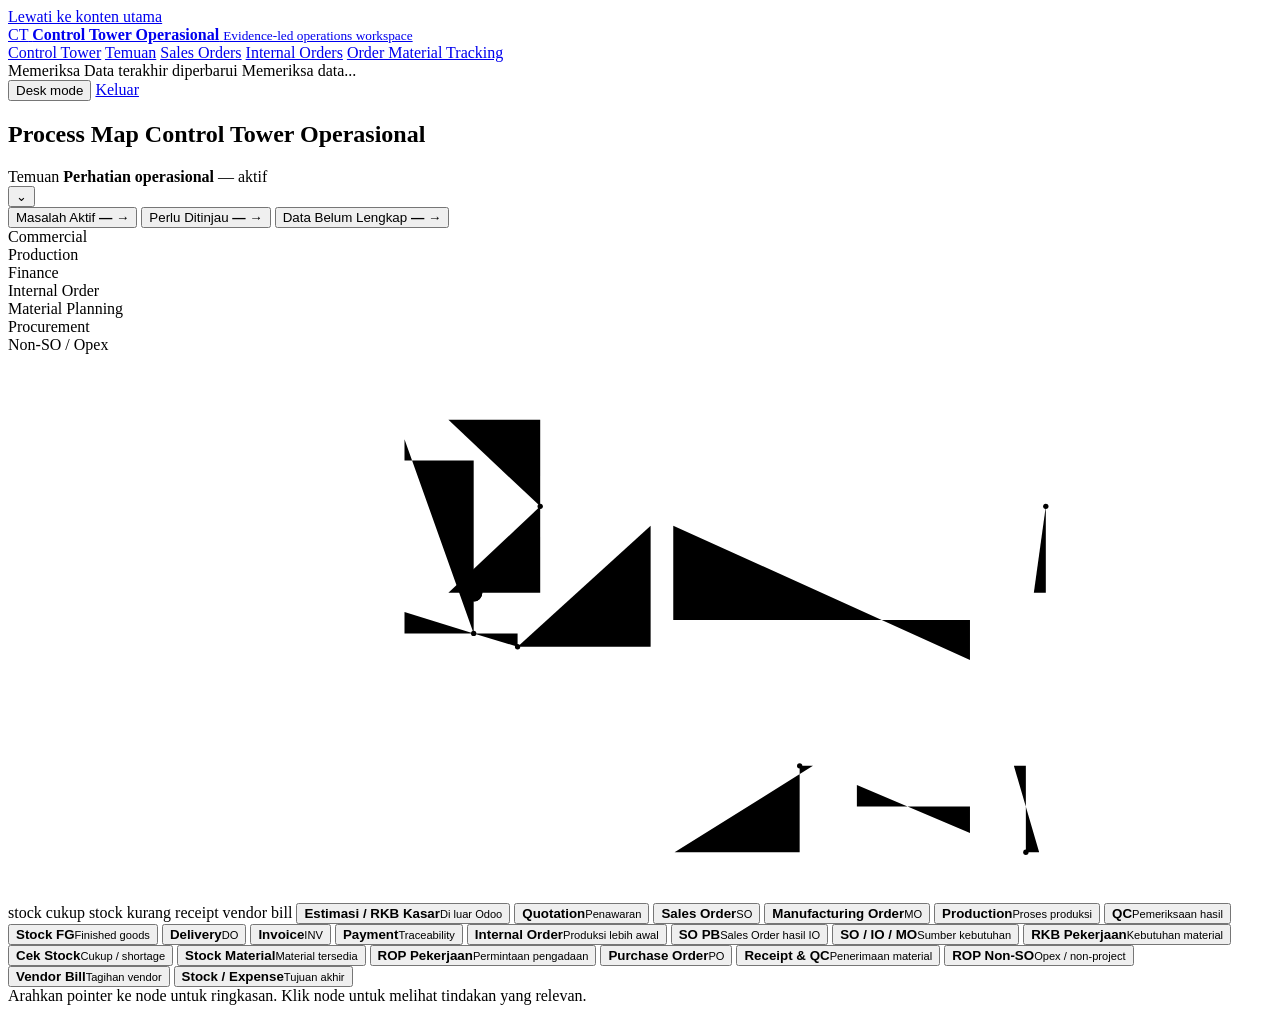
==== commit f0f0eff8: "feat(control-tower): add visible refresh experience feat(control-tower): add visible refresh experie" ====
--- a/src/static/dashboard/control-tower.html
+++ b/src/static/dashboard/control-tower.html
@@ -28,14 +28,35 @@
 </nav>
 <div class="ct-header-tools">
 <div aria-live="polite" class="ct-freshness-compact" data-ct-freshness="" data-state="LOADING" title="Memeriksa status data">
-<span class="ct-freshness-state" data-ct-freshness-state="">LOADING</span>
-<span class="ct-freshness-time" data-ct-freshness-time="">Memeriksa data...</span>
-</div>
-<button class="ct-refresh-compact" data-ct-refresh="" type="button">Refresh Data</button>
+<span class="ct-freshness-state" data-ct-freshness-state="">Memeriksa</span>
+<span class="ct-freshness-label">Data terakhir diperbarui</span>
+<time class="ct-freshness-time" data-ct-freshness-time="">Memeriksa data...</time>
+</div>
+<button class="ct-refresh-compact" data-ct-refresh="" type="button" hidden>Refresh Data</button>
 <button aria-pressed="true" class="ct-mode-toggle" data-ct-mode-toggle="" type="button">Desk mode</button>
 <a class="ct-exit" href="/logout">Keluar</a>
 </div>
 </header>
+<section aria-label="Pembaruan data Control Tower" class="ct-refresh-panel" data-ct-refresh-panel="" hidden="">
+<div class="ct-refresh-panel-head">
+<div class="ct-refresh-title-wrap">
+<span class="ct-window-kicker">Pembaruan Data</span>
+<strong data-ct-refresh-title="">Status pembaruan</strong>
+</div>
+<button aria-controls="ctRefreshBody" aria-expanded="true" class="ct-refresh-toggle" data-ct-refresh-minimize="" type="button">Minimalkan</button>
+</div>
+<div class="ct-refresh-panel-body" id="ctRefreshBody">
+<p class="ct-refresh-stage" data-ct-refresh-stage="">Memeriksa status data...</p>
+<p class="ct-refresh-message" data-ct-refresh-message=""></p>
+<p class="ct-refresh-diagnostic" data-ct-refresh-diagnostic="" hidden=""></p>
+<dl class="ct-refresh-detail">
+<div><dt>Snapshot terpercaya</dt><dd data-ct-refresh-trusted="">—</dd></div>
+<div><dt>Waktu berjalan</dt><dd data-ct-refresh-elapsed="">—</dd></div>
+<div><dt>Progres</dt><dd data-ct-refresh-counts="">—</dd></div>
+</dl>
+<p class="ct-refresh-note" data-ct-refresh-note="">Data yang ditampilkan tetap snapshot terpercaya selama pembaruan berjalan.</p>
+</div>
+</section>
 <section aria-labelledby="ctMapHeading" class="ct-map-stage" data-ct-map-stage="">
 <h1 class="ct-visually-hidden" id="ctMapHeading">Process Map Control Tower Operasional</h1>
 <section aria-labelledby="ctTemuanHeading" class="ct-floating-temuan is-collapsed" data-ct-temuan="">
